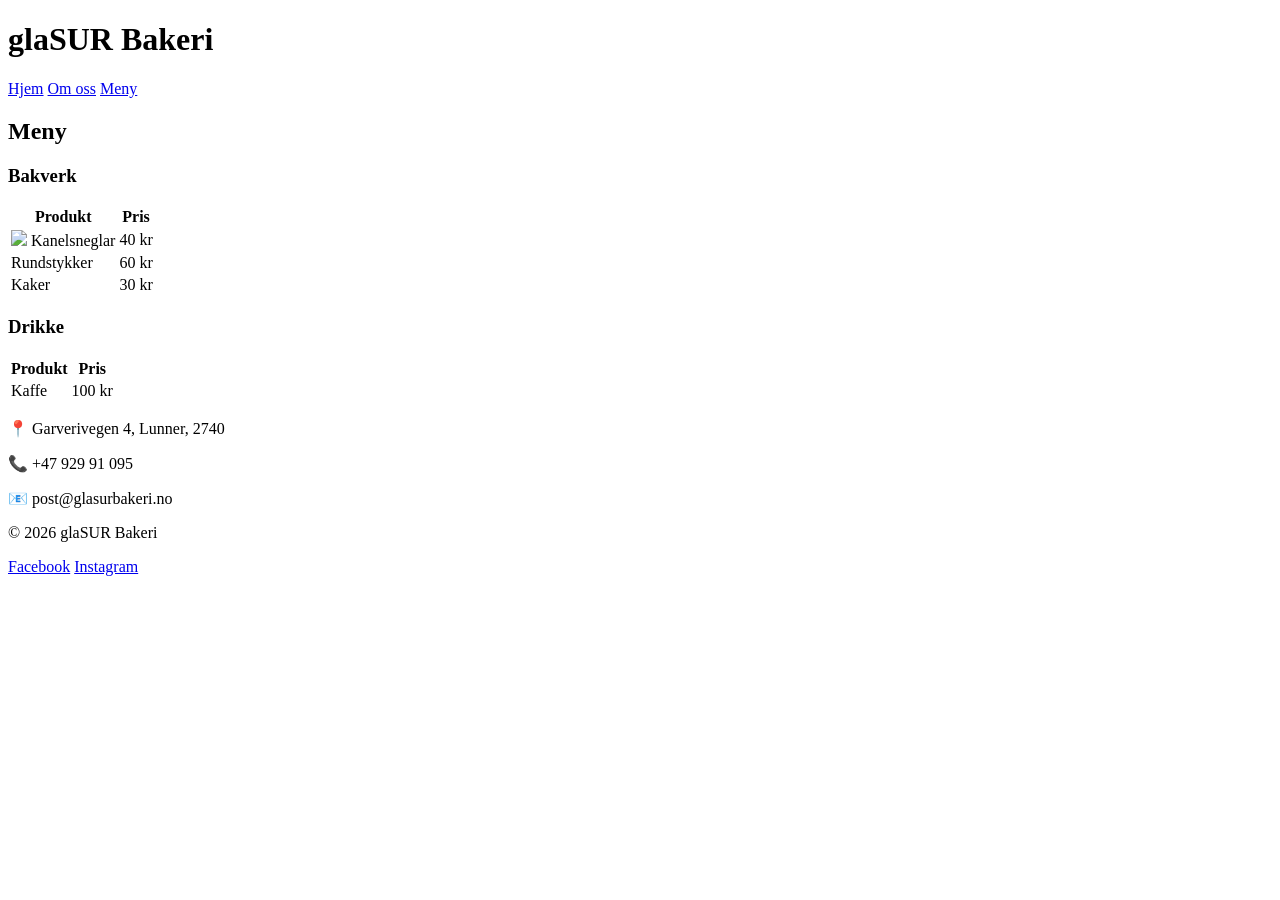
==== Meny.html @ 144da440 "Oppdater kontaktinfo i footer (adresse, telefon, e-post)" ====
<!DOCTYPE html>
<html>
<head>
    <link rel="stylesheet" href="CSS/style.css">
    <meta charset="UTF-8">
    <meta name="viewport" content="width=device-width, initial-scale=1.0">
    <title>Om oss</title>
</head>
<body>
  <header>
    <h1>glaSUR Bakeri</h1>
    <nav>
      <a href="index.html">Hjem</a>
      <a href="OmOss.html">Om oss</a>
      <a href="Meny.html">Meny</a>
    </nav>
  </header>

  <main>
  <section>
    <h2>Meny</h2>

    <h3>Bakverk</h3>
    <table>
      <tr>
        <th>Produkt</th>
        <th>Pris</th>
      </tr>
      <tr>
  <td><img src="Bilder/kanelsnegle.jpg" class="meny-bilde"> Kanelsneglar</td>
  <td>40 kr</td>
</tr>
      <tr>
        <td>Rundstykker</td>
        <td>60 kr</td>
      </tr>
      <tr>
        <td>Kaker</td>
        <td>30 kr</td>
      </tr>
    </table>

    <h3>Drikke</h3>
    <table>
      <tr>
        <th>Produkt</th>
        <th>Pris</th>
      </tr>
      <tr>
        <td>Kaffe</td>
        <td>100 kr</td>
      </tr>
    </table>

  </section>
</main>
  <footer>
  <p>📍 Garverivegen 4, Lunner, 2740</p>
  <p>📞 +47 929 91 095</p>
  <p>📧 post@glasurbakeri.no</p>
  <p>© 2026 glaSUR Bakeri</p>
  <a href="https://facebook.com/glasur" target="_blank">Facebook</a>
<a href="https://instagram.com/glasur" target="_blank">Instagram</a>
</footer>

</body>
</html>
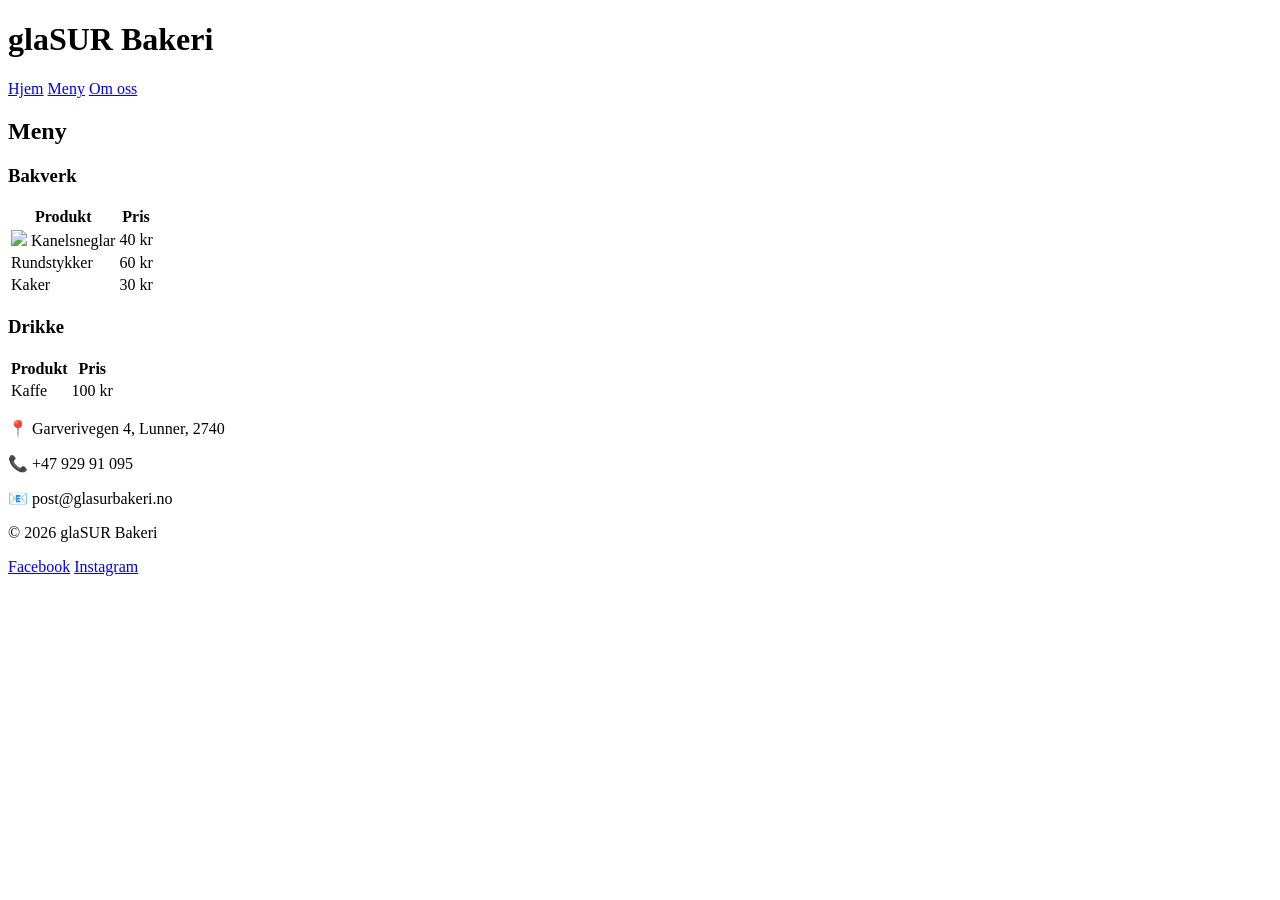
==== commit 929fb949: "Gjør navigasjonsrekkefølgen konsekvent på tvers av sidene index.html og Meny.html hadde ulik rekkefø" ====
--- a/Meny.html
+++ b/Meny.html
@@ -1,18 +1,19 @@
 <!DOCTYPE html>
-<html>
+<html lang="no">
 <head>
     <link rel="stylesheet" href="CSS/style.css">
     <meta charset="UTF-8">
     <meta name="viewport" content="width=device-width, initial-scale=1.0">
-    <title>Om oss</title>
+    <meta name="description" content="Se menyen til glaSUR Bakeri i Lunner — bakverk og drikke med priser.">
+    <title>Meny</title>
 </head>
 <body>
   <header>
     <h1>glaSUR Bakeri</h1>
     <nav>
       <a href="index.html">Hjem</a>
+      <a href="Meny.html">Meny</a>
       <a href="OmOss.html">Om oss</a>
-      <a href="Meny.html">Meny</a>
     </nav>
   </header>
 
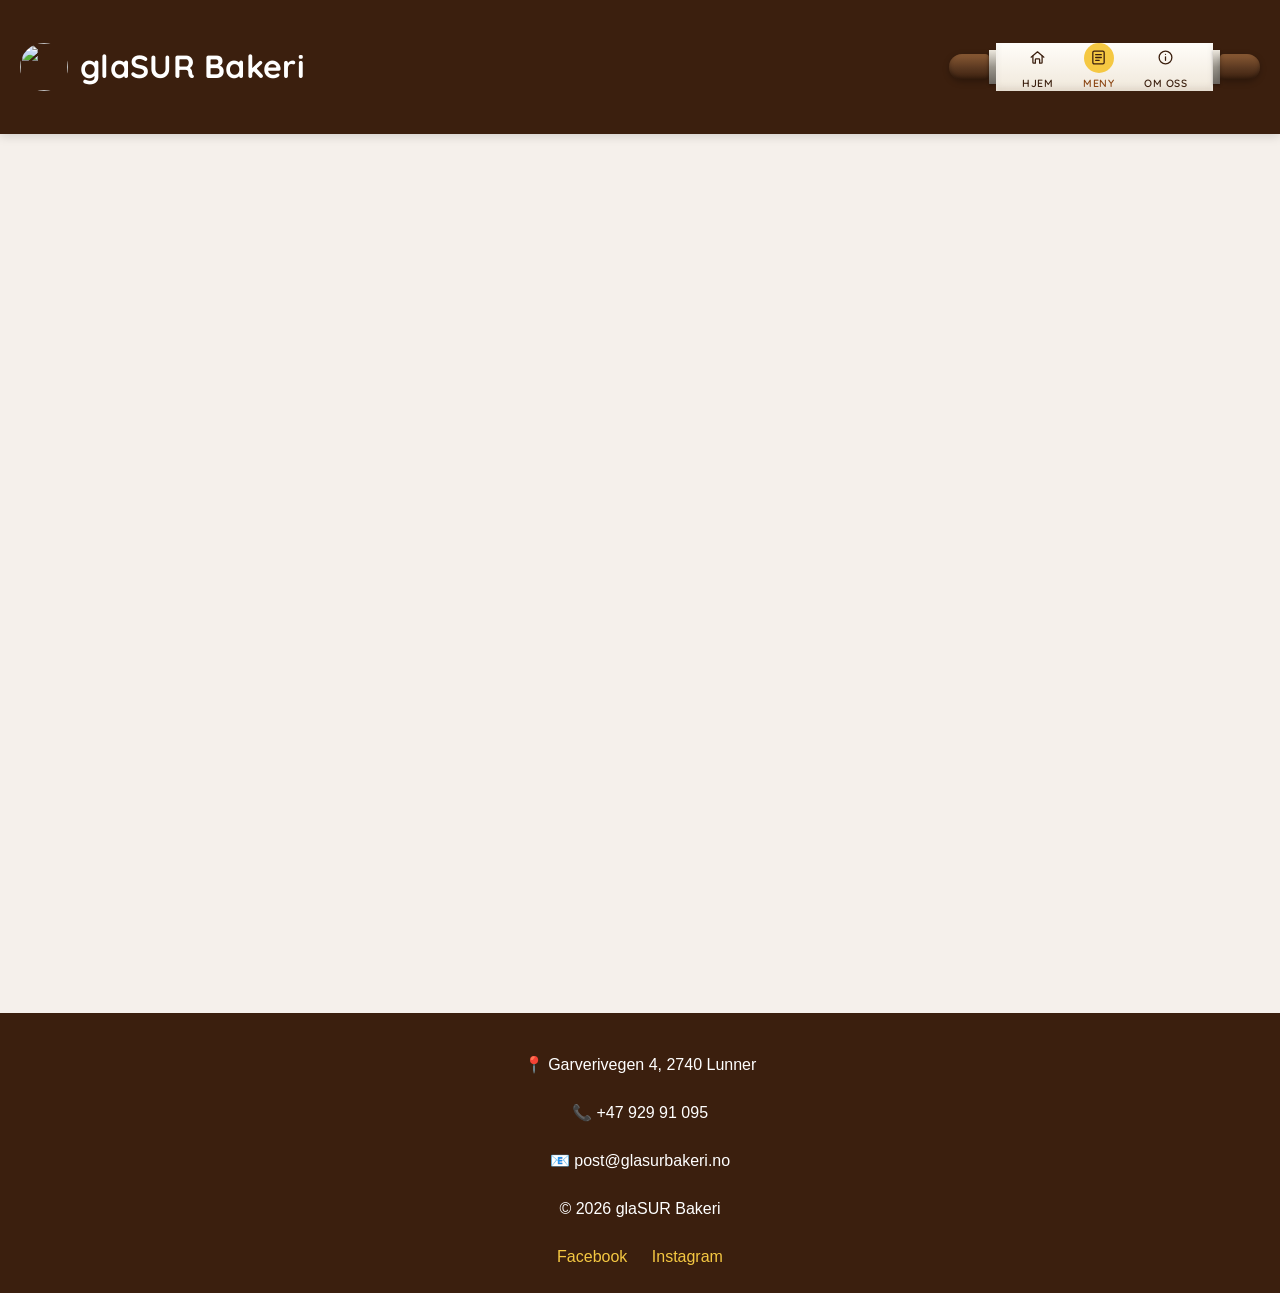
==== commit 91cfdd1b: "Rett opp funn fra frontend-, design- og SEO-gjennomgang Slett ubrukt rot-style.css, riktig kaffepris" ====
--- a/Meny.html
+++ b/Meny.html
@@ -1,68 +1,117 @@
-<!DOCTYPE html>
-<html lang="no">
-<head>
-    <link rel="stylesheet" href="CSS/style.css">
-    <meta charset="UTF-8">
-    <meta name="viewport" content="width=device-width, initial-scale=1.0">
-    <meta name="description" content="Se menyen til glaSUR Bakeri i Lunner — bakverk og drikke med priser.">
-    <title>Meny</title>
-</head>
-<body>
-  <header>
-    <h1>glaSUR Bakeri</h1>
-    <nav>
-      <a href="index.html">Hjem</a>
-      <a href="Meny.html">Meny</a>
-      <a href="OmOss.html">Om oss</a>
-    </nav>
-  </header>
-
-  <main>
-  <section>
-    <h2>Meny</h2>
-
-    <h3>Bakverk</h3>
-    <table>
-      <tr>
-        <th>Produkt</th>
-        <th>Pris</th>
-      </tr>
-      <tr>
-  <td><img src="Bilder/kanelsnegle.jpg" class="meny-bilde"> Kanelsneglar</td>
-  <td>40 kr</td>
-</tr>
-      <tr>
-        <td>Rundstykker</td>
-        <td>60 kr</td>
-      </tr>
-      <tr>
-        <td>Kaker</td>
-        <td>30 kr</td>
-      </tr>
-    </table>
-
-    <h3>Drikke</h3>
-    <table>
-      <tr>
-        <th>Produkt</th>
-        <th>Pris</th>
-      </tr>
-      <tr>
-        <td>Kaffe</td>
-        <td>100 kr</td>
-      </tr>
-    </table>
-
-  </section>
-</main>
-  <footer>
-  <p>📍 Garverivegen 4, Lunner, 2740</p>
-  <p>📞 +47 929 91 095</p>
-  <p>📧 post@glasurbakeri.no</p>
-  <p>© 2026 glaSUR Bakeri</p>
-  <a href="https://facebook.com/glasur" target="_blank">Facebook</a>
-<a href="https://instagram.com/glasur" target="_blank">Instagram</a>
-</footer>
-
-</body>
+<!DOCTYPE html>
+<html lang="no">
+<head>
+    <meta charset="UTF-8">
+    <meta name="viewport" content="width=device-width, initial-scale=1.0">
+    <meta name="description" content="Se menyen til glaSUR Bakeri i Lunner — kanelsnegler, rundstykker, kaker og kaffe med priser.">
+    <title>Meny – glaSUR Bakeri i Lunner | Bakverk og kaffe</title>
+    <link rel="canonical" href="https://oskaraaserud-dev.github.io/glasur/Meny.html">
+    <link rel="icon" href="Bilder/glasur-logo.png" type="image/png">
+    <link rel="preconnect" href="https://fonts.googleapis.com">
+    <link rel="preconnect" href="https://fonts.gstatic.com" crossorigin>
+    <link href="https://fonts.googleapis.com/css2?family=Quicksand:wght@500;600;700&display=swap" rel="stylesheet">
+    <link rel="stylesheet" href="CSS/style.css">
+    <meta property="og:type" content="website">
+    <meta property="og:site_name" content="glaSUR Bakeri">
+    <meta property="og:locale" content="nb_NO">
+    <meta property="og:title" content="Meny – glaSUR Bakeri i Lunner">
+    <meta property="og:description" content="Se menyen til glaSUR Bakeri i Lunner — kanelsnegler, rundstykker, kaker og kaffe med priser.">
+    <meta property="og:url" content="https://oskaraaserud-dev.github.io/glasur/Meny.html">
+    <meta property="og:image" content="https://oskaraaserud-dev.github.io/glasur/Bilder/kanelsnegle.jpg">
+    <meta name="twitter:card" content="summary_large_image">
+</head>
+<body>
+  <header>
+    <div class="brand">
+      <img src="Bilder/glasur-logo.png" alt="" class="header-logo">
+      <h1>glaSUR Bakeri</h1>
+    </div>
+
+    <nav class="kjevle-nav" aria-label="Hovednavigasjon">
+      <span class="kjevle-handle" aria-hidden="true"></span>
+      <span class="kjevle-ring" aria-hidden="true"></span>
+      <ul class="kjevle-list">
+        <li>
+          <a href="index.html" class="kjevle-link">
+            <span class="kjevle-icon-wrap">
+              <svg viewBox="0 0 24 24" fill="none" stroke="currentColor" stroke-width="1.8" stroke-linecap="round" stroke-linejoin="round" aria-hidden="true"><path d="M3 11.5 12 4l9 7.5"/><path d="M5.5 10v9a1 1 0 0 0 1 1H9v-5a1 1 0 0 1 1-1h4a1 1 0 0 1 1 1v5h2.5a1 1 0 0 0 1-1v-9"/></svg>
+            </span>
+            <span class="kjevle-label">Hjem</span>
+          </a>
+        </li>
+        <li>
+          <a href="Meny.html" class="kjevle-link" aria-current="page">
+            <span class="kjevle-icon-wrap">
+              <svg viewBox="0 0 24 24" fill="none" stroke="currentColor" stroke-width="1.8" stroke-linecap="round" stroke-linejoin="round" aria-hidden="true"><rect x="4" y="3" width="16" height="18" rx="2"/><path d="M8 8h8M8 12h8M8 16h5"/></svg>
+            </span>
+            <span class="kjevle-label">Meny</span>
+          </a>
+        </li>
+        <li>
+          <a href="OmOss.html" class="kjevle-link">
+            <span class="kjevle-icon-wrap">
+              <svg viewBox="0 0 24 24" fill="none" stroke="currentColor" stroke-width="1.8" stroke-linecap="round" stroke-linejoin="round" aria-hidden="true"><circle cx="12" cy="12" r="9"/><line x1="12" y1="11" x2="12" y2="16"/><circle cx="12" cy="7.5" r="0.9" fill="currentColor" stroke="none"/></svg>
+            </span>
+            <span class="kjevle-label">Om oss</span>
+          </a>
+        </li>
+      </ul>
+      <span class="kjevle-ring" aria-hidden="true"></span>
+      <span class="kjevle-handle" aria-hidden="true"></span>
+    </nav>
+  </header>
+
+  <main>
+  <section class="hero reveal">
+    <h2>Meny</h2>
+    <p>Alt bakt fra bunnen av hver morgen</p>
+  </section>
+
+  <section class="reveal">
+    <h2>Bakverk</h2>
+    <table>
+      <tr>
+        <th scope="col">Produkt</th>
+        <th scope="col">Pris</th>
+      </tr>
+      <tr>
+  <td><img src="Bilder/kanelsnegle.jpg" class="meny-bilde" alt="Nybakte kanelsnegler fra glaSUR Bakeri i Lunner" loading="lazy"> Kanelsneglar</td>
+  <td>40 kr</td>
+</tr>
+      <tr>
+        <td>Rundstykker</td>
+        <td>60 kr</td>
+      </tr>
+      <tr>
+        <td>Kaker</td>
+        <td>30 kr</td>
+      </tr>
+    </table>
+  </section>
+
+  <section class="reveal">
+    <h2>Drikke</h2>
+    <table>
+      <tr>
+        <th scope="col">Produkt</th>
+        <th scope="col">Pris</th>
+      </tr>
+      <tr>
+        <td>Kaffe</td>
+        <td>30 kr</td>
+      </tr>
+    </table>
+  </section>
+</main>
+  <footer>
+  <p><span aria-hidden="true">📍</span> <span class="sr-only">Adresse:</span> Garverivegen 4, 2740 Lunner</p>
+  <p><span aria-hidden="true">📞</span> <span class="sr-only">Telefon:</span> +47 929 91 095</p>
+  <p><span aria-hidden="true">📧</span> <span class="sr-only">E-post:</span> post@glasurbakeri.no</p>
+  <p>© 2026 glaSUR Bakeri</p>
+  <a href="https://www.facebook.com/profile.php?id=61575648731493" target="_blank" rel="noopener noreferrer">Facebook</a>
+<a href="https://www.instagram.com/glasur.bakeri/" target="_blank" rel="noopener noreferrer">Instagram</a>
+</footer>
+  <script src="JS/main.js"></script>
+
+</body>
 </html>
--- a/CSS/style.css
+++ b/CSS/style.css
@@ -0,0 +1,582 @@
+html {
+    scroll-behavior: smooth;
+}
+
+body {
+    margin: 0;
+    background-color: #f5f0eb;
+    font-family: 'Segoe UI', Roboto, Helvetica, Arial, sans-serif;
+    line-height: 1.6;
+}
+
+h1, h2, h3 {
+    font-family: 'Quicksand', 'Segoe UI', sans-serif;
+    letter-spacing: 0.3px;
+}
+
+h1 {
+    color: white;
+}
+
+header {
+    background-color: #3b1f0e;
+    color: white;
+    padding: 20px;
+    box-shadow: 0 2px 10px rgba(0, 0, 0, 0.15);
+    position: sticky;
+    top: 0;
+    z-index: 100;
+    display: flex;
+    flex-wrap: wrap;
+    align-items: center;
+    gap: 14px 20px;
+    transition: background-color 0.35s ease, box-shadow 0.35s ease, padding 0.35s ease;
+}
+
+/* Gjennomsiktig header som ligger over helskjerm-heroen */
+header.over-hero {
+    position: fixed;
+    left: 0;
+    right: 0;
+    background-color: transparent;
+    box-shadow: none;
+    padding-top: 26px;
+    padding-bottom: 26px;
+}
+
+header.over-hero.is-solid {
+    background-color: #3b1f0e;
+    box-shadow: 0 2px 10px rgba(0, 0, 0, 0.15);
+    padding-top: 14px;
+    padding-bottom: 14px;
+}
+
+.brand {
+    display: flex;
+    align-items: center;
+    gap: 12px;
+}
+
+.header-logo {
+    width: 48px;
+    height: 48px;
+    border-radius: 50%;
+    object-fit: cover;
+}
+
+.kjevle-nav {
+    display: flex;
+    align-items: center;
+    margin-left: auto;
+}
+
+.kjevle-handle {
+    width: 40px;
+    height: 26px;
+    background: linear-gradient(180deg, #8a5a34, #5a3820 55%, #3b1f0e);
+    box-shadow: inset 0 -2px 4px rgba(0, 0, 0, 0.3), 0 2px 6px rgba(0, 0, 0, 0.25);
+    flex-shrink: 0;
+}
+
+.kjevle-handle:first-child {
+    border-radius: 13px 4px 4px 13px;
+}
+
+.kjevle-handle:last-child {
+    border-radius: 4px 13px 13px 4px;
+}
+
+.kjevle-ring {
+    width: 7px;
+    height: 34px;
+    background: linear-gradient(180deg, #ece7dd, #9a958c 50%, #6b6660);
+    box-shadow: 0 1px 3px rgba(0, 0, 0, 0.3);
+    flex-shrink: 0;
+}
+
+.kjevle-list {
+    list-style: none;
+    margin: 0;
+    padding: 0 26px;
+    height: 48px;
+    background: linear-gradient(180deg, #fffdf9, #f0e8db);
+    box-shadow: inset 0 2px 4px rgba(255, 255, 255, 0.6), inset 0 -3px 6px rgba(59, 31, 14, 0.1);
+    display: flex;
+    flex-direction: row;
+    align-items: center;
+    justify-content: center;
+    gap: 30px;
+    flex-shrink: 0;
+}
+
+.kjevle-link {
+    display: flex;
+    flex-direction: column;
+    align-items: center;
+    gap: 2px;
+    color: #3b1f0e;
+    text-decoration: none;
+    font-family: 'Quicksand', 'Segoe UI', sans-serif;
+    font-size: 10.5px;
+    font-weight: 600;
+    letter-spacing: 0.5px;
+    text-transform: uppercase;
+}
+
+.kjevle-icon-wrap {
+    display: flex;
+    align-items: center;
+    justify-content: center;
+    width: 30px;
+    height: 30px;
+    border-radius: 50%;
+    background: transparent;
+    transition: background-color 0.2s ease, transform 0.2s ease;
+}
+
+.kjevle-icon-wrap svg {
+    width: 17px;
+    height: 17px;
+}
+
+.kjevle-link:hover .kjevle-icon-wrap,
+.kjevle-link:focus-visible .kjevle-icon-wrap {
+    background: #f5f0eb;
+    transform: translateY(-2px);
+}
+
+.kjevle-link:focus-visible {
+    outline: 2px solid #8B4513;
+    outline-offset: 2px;
+    border-radius: 4px;
+}
+
+.kjevle-link[aria-current="page"] .kjevle-icon-wrap {
+    background: #f5c842;
+}
+
+.kjevle-link[aria-current="page"] .kjevle-label {
+    color: #8B4513;
+}
+
+main {
+    max-width: 800px;
+    margin: 0 auto;
+    padding: 20px;
+}
+
+table {
+    width: 100%;
+    border-collapse: collapse;
+}
+
+th, td {
+    border: 1px solid #e6ddd2;
+    padding: 8px;
+    text-align: left;
+}
+
+th {
+    background-color: #3b1f0e;
+    color: white;
+}
+
+tbody tr:hover td {
+    background-color: #f5f0eb;
+}
+
+footer {
+    background-color: #3b1f0e;
+    color: white;
+    text-align: center;
+    padding: 20px;
+    line-height: 2;
+}
+
+section {
+    margin-bottom: 32px;
+    background-color: #ffffff;
+    border-radius: 16px;
+    padding: 32px 28px;
+    box-shadow: 0 4px 20px rgba(59, 31, 14, 0.06);
+}
+
+section.hero {
+    background-color: transparent;
+    box-shadow: none;
+    border-radius: 0;
+    padding: 0;
+}
+
+section.hero {
+    padding: 40px 20px;
+}
+
+label {
+    display: block;
+    margin-top: 10px;
+}
+
+input, textarea {
+    display: block;
+    width: 100%;
+    box-sizing: border-box;
+    padding: 8px;
+    margin-top: 5px;
+    border: 1px solid #d8cfc3;
+    border-radius: 6px;
+    font-family: inherit;
+    transition: border-color 0.2s ease, box-shadow 0.2s ease;
+}
+
+.sr-only {
+    position: absolute;
+    width: 1px;
+    height: 1px;
+    padding: 0;
+    margin: -1px;
+    overflow: hidden;
+    clip: rect(0, 0, 0, 0);
+    white-space: nowrap;
+    border: 0;
+}
+
+input:focus, textarea:focus {
+    outline: none;
+    border-color: #8B4513;
+    box-shadow: 0 0 0 3px rgba(139, 69, 19, 0.15);
+}
+
+button {
+    margin-top: 15px;
+    padding: 10px 20px;
+    background-color: #3b1f0e;
+    color: white;
+    border: none;
+    border-radius: 5px;
+    cursor: pointer;
+    transition: background-color 0.2s ease, transform 0.2s ease, box-shadow 0.2s ease;
+}
+
+button:hover {
+    background-color: #8B4513;
+    transform: translateY(-2px);
+    box-shadow: 0 4px 12px rgba(0, 0, 0, 0.2);
+}
+
+a {
+    color: #f5c842;
+    text-decoration: none;
+    transition: color 0.2s ease, opacity 0.2s ease;
+}
+
+a:focus-visible {
+    outline: 2px solid #8B4513;
+    outline-offset: 2px;
+}
+
+.tilbud-kort {
+  background-color: #f5f0eb;
+  border: 2px solid #3b1f0e;
+  border-radius: 8px;
+  padding: 20px;
+  max-width: 400px;
+}
+
+.pris {
+  color: #8B4513;
+  font-weight: bold;
+}
+
+.hero {
+  text-align: center;
+}
+
+.hero img {
+  width: 150px;
+  filter: drop-shadow(0 4px 10px rgba(0, 0, 0, 0.15));
+}
+
+/* ---- Helskjerm-hero ---- */
+.hero-full {
+  position: relative;
+  min-height: 100vh;
+  min-height: 100svh;
+  margin: 0;
+  padding: 0;
+  display: flex;
+  align-items: center;
+  justify-content: center;
+  text-align: center;
+  overflow: hidden;
+  background: #3b1f0e;
+}
+
+.hero-full__bg {
+  position: absolute;
+  inset: 0;
+  background-image: url('../Bilder/glasur-bakevarer.jpg');
+  background-size: cover;
+  background-position: center;
+  transform: scale(1.12);
+  animation: heroZoom 14s ease-out forwards;
+}
+
+@keyframes heroZoom {
+  to { transform: scale(1); }
+}
+
+.hero-full::after {
+  content: "";
+  position: absolute;
+  inset: 0;
+  background: linear-gradient(180deg, rgba(59, 31, 14, 0.55), rgba(59, 31, 14, 0.35) 45%, rgba(59, 31, 14, 0.8));
+}
+
+.hero-full__content {
+  position: relative;
+  z-index: 2;
+  color: #fff;
+  padding: 120px 24px 60px;
+  max-width: 720px;
+}
+
+.hero-full__logo {
+  width: 130px;
+  filter: drop-shadow(0 6px 16px rgba(0, 0, 0, 0.4));
+}
+
+.hero-full__content h2 {
+  font-size: clamp(2rem, 6vw, 3.4rem);
+  margin: 18px 0 10px;
+  color: #fff;
+  text-shadow: 0 2px 20px rgba(0, 0, 0, 0.4);
+}
+
+.hero-full__content p {
+  font-size: clamp(1rem, 2.4vw, 1.3rem);
+  margin: 0 auto 28px;
+  max-width: 520px;
+  color: #f3e8dc;
+}
+
+.hero-full .knapp {
+  background-color: #f5c842;
+  color: #3b1f0e;
+  font-weight: 700;
+  font-family: 'Quicksand', 'Segoe UI', sans-serif;
+  padding: 14px 32px;
+  font-size: 1.05rem;
+}
+
+.hero-full .knapp:hover {
+  background-color: #ffd966;
+  color: #3b1f0e;
+}
+
+/* Scroll-hint pil nederst i heroen */
+.scroll-hint {
+  position: absolute;
+  left: 50%;
+  bottom: 26px;
+  transform: translateX(-50%);
+  z-index: 2;
+  color: rgba(255, 255, 255, 0.85);
+  animation: bounce 1.8s ease-in-out infinite;
+}
+
+.scroll-hint svg {
+  width: 30px;
+  height: 30px;
+}
+
+@keyframes bounce {
+  0%, 100% { transform: translate(-50%, 0); }
+  50% { transform: translate(-50%, 10px); }
+}
+
+/* ---- Scroll-reveal animasjoner ---- */
+.reveal {
+  opacity: 0;
+  transform: translateY(40px);
+  transition: opacity 0.7s ease, transform 0.7s ease;
+}
+
+.reveal.is-visible {
+  opacity: 1;
+  transform: translateY(0);
+}
+
+.reveal-delay-1 { transition-delay: 0.12s; }
+.reveal-delay-2 { transition-delay: 0.24s; }
+.reveal-delay-3 { transition-delay: 0.36s; }
+
+@media (prefers-reduced-motion: reduce) {
+  .reveal { opacity: 1; transform: none; transition: none; }
+  .hero-full__bg { animation: none; transform: scale(1); }
+  .scroll-hint { animation: none; }
+}
+
+.knapp {
+  display: inline-block;
+  margin-top: 15px;
+  padding: 12px 25px;
+  background-color: #3b1f0e;
+  color: white;
+  text-decoration: none;
+  border-radius: 5px;
+  transition: background-color 0.2s ease, transform 0.2s ease, box-shadow 0.2s ease;
+}
+
+.knapp:hover {
+  background-color: #8B4513;
+  color: white;
+  transform: translateY(-2px);
+  box-shadow: 0 4px 12px rgba(0, 0, 0, 0.2);
+}
+
+.apningstider {
+  width: auto;
+  min-width: 250px;
+}
+
+.apningstider td,
+.apningstider th {
+  padding: 6px 20px 6px 0;
+  border: none;
+  background-color: transparent;
+  color: inherit;
+  font-weight: normal;
+  text-align: left;
+}
+
+footer a {
+  color: #f5c842;
+  text-decoration: none;
+  margin: 0 10px;
+}
+
+footer a:hover {
+  opacity: 0.75;
+}
+
+main a {
+  color: #8B4513;
+  font-weight: 600;
+}
+
+main a:hover {
+  color: #3b1f0e;
+}
+
+.omoss-bilde {
+  width: 100%;
+  max-height: 350px;
+  object-fit: cover;
+  border-radius: 8px;
+  box-shadow: 0 4px 14px rgba(0, 0, 0, 0.12);
+  margin: 20px 0;
+}
+
+.meny-bilde {
+  width: 50px;
+  height: 50px;
+  object-fit: cover;
+  border-radius: 5px;
+  vertical-align: middle;
+  margin-right: 10px;
+}
+
+@media (max-width: 600px) {
+  body {
+    font-size: 18px;
+  }
+
+  section {
+    padding: 22px 18px;
+  }
+
+  /* Header: sentrer logo og kjevle når de brytes til hver sin linje */
+  header {
+    justify-content: center;
+    text-align: center;
+    padding: 16px;
+  }
+
+  .brand {
+    justify-content: center;
+    width: 100%;
+  }
+
+  .kjevle-nav {
+    margin-left: 0;
+  }
+
+  /* Litt mindre logo/tittel så headeren ikke blir for høy på mobil */
+  .header-logo {
+    width: 40px;
+    height: 40px;
+  }
+
+  /* Helskjerm-hero: gi innholdet plass under den todelte headeren */
+  .hero-full__content {
+    padding-top: 100px;
+  }
+
+  .kjevle-list {
+    height: 38px;
+    padding: 0 14px;
+    gap: 16px;
+  }
+
+  .kjevle-handle {
+    width: 26px;
+    height: 20px;
+  }
+
+  .kjevle-ring {
+    width: 5px;
+    height: 26px;
+  }
+
+  .kjevle-icon-wrap {
+    width: 26px;
+    height: 26px;
+  }
+
+  .kjevle-icon-wrap svg {
+    width: 14px;
+    height: 14px;
+  }
+
+  .kjevle-link {
+    font-size: 8.5px;
+  }
+
+  h1 {
+    font-size: 24px;
+  }
+
+  h2 {
+    font-size: 22px;
+  }
+
+  h3 {
+    font-size: 20px;
+  }
+
+  .knapp {
+    padding: 15px 30px;
+    font-size: 18px;
+  }
+
+  input, textarea {
+    font-size: 16px;
+    padding: 12px;
+  }
+
+  button {
+    font-size: 18px;
+    padding: 15px 25px;
+  }
+}
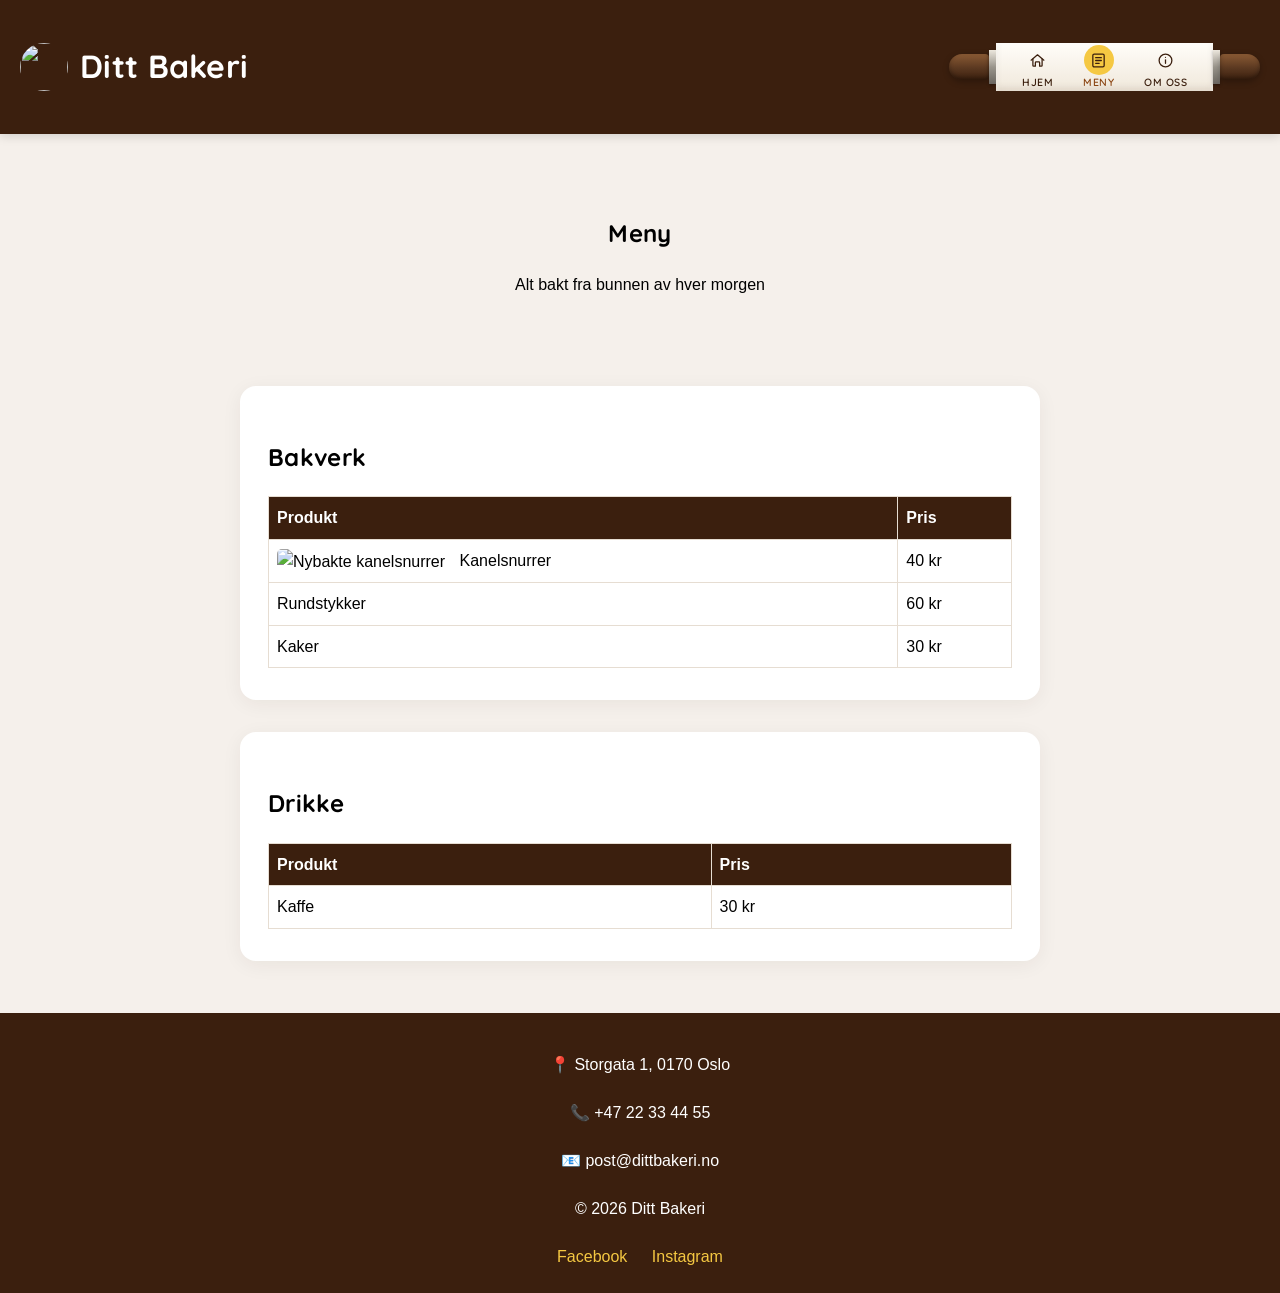
==== commit a26a5bef: "Batch A: tekniske forbedringer fra agent-gjennomgangen Tilgjengelighet/robusthet: - noscript-fallbac" ====
--- a/Meny.html
+++ b/Meny.html
@@ -1,31 +1,33 @@
 <!DOCTYPE html>
-<html lang="no">
+<html lang="nb">
 <head>
     <meta charset="UTF-8">
     <meta name="viewport" content="width=device-width, initial-scale=1.0">
-    <meta name="description" content="Se menyen til glaSUR Bakeri i Lunner — kanelsnegler, rundstykker, kaker og kaffe med priser.">
-    <title>Meny – glaSUR Bakeri i Lunner | Bakverk og kaffe</title>
-    <link rel="canonical" href="https://oskaraaserud-dev.github.io/glasur/Meny.html">
-    <link rel="icon" href="Bilder/glasur-logo.png" type="image/png">
+    <meta name="description" content="Se menyen til Ditt Bakeri: kanelsnurrer, rundstykker, kaker og kaffe med priser.">
+    <title>Meny | Ditt Bakeri</title>
+    <link rel="canonical" href="https://oskaraaserud-dev.github.io/generisk_bakeri/Meny.html">
+    <link rel="icon" href="Bilder/logo.svg" type="image/svg+xml">
     <link rel="preconnect" href="https://fonts.googleapis.com">
     <link rel="preconnect" href="https://fonts.gstatic.com" crossorigin>
     <link href="https://fonts.googleapis.com/css2?family=Quicksand:wght@500;600;700&display=swap" rel="stylesheet">
     <link rel="stylesheet" href="CSS/style.css">
     <meta property="og:type" content="website">
-    <meta property="og:site_name" content="glaSUR Bakeri">
+    <meta property="og:site_name" content="Ditt Bakeri">
     <meta property="og:locale" content="nb_NO">
-    <meta property="og:title" content="Meny – glaSUR Bakeri i Lunner">
-    <meta property="og:description" content="Se menyen til glaSUR Bakeri i Lunner — kanelsnegler, rundstykker, kaker og kaffe med priser.">
-    <meta property="og:url" content="https://oskaraaserud-dev.github.io/glasur/Meny.html">
-    <meta property="og:image" content="https://oskaraaserud-dev.github.io/glasur/Bilder/kanelsnegle.jpg">
+    <meta property="og:title" content="Meny | Ditt Bakeri">
+    <meta property="og:description" content="Se menyen til Ditt Bakeri: kanelsnurrer, rundstykker, kaker og kaffe med priser.">
+    <meta property="og:url" content="https://oskaraaserud-dev.github.io/generisk_bakeri/Meny.html">
+    <meta property="og:image" content="https://oskaraaserud-dev.github.io/generisk_bakeri/Bilder/produkt.svg">
     <meta name="twitter:card" content="summary_large_image">
+  <noscript><style>.reveal{opacity:1;transform:none}</style></noscript>
 </head>
 <body>
+  <a class="skip-link" href="#innhold">Hopp til innhold</a>
   <header>
-    <div class="brand">
-      <img src="Bilder/glasur-logo.png" alt="" class="header-logo">
-      <h1>glaSUR Bakeri</h1>
-    </div>
+    <a class="brand" href="index.html" aria-label="Til forsiden">
+      <img src="Bilder/logo.svg" alt="" class="header-logo" width="48" height="48">
+      <h1 class="bakerinavn">Ditt Bakeri</h1>
+    </a>
 
     <nav class="kjevle-nav" aria-label="Hovednavigasjon">
       <span class="kjevle-handle" aria-hidden="true"></span>
@@ -61,7 +63,7 @@
     </nav>
   </header>
 
-  <main>
+  <main id="innhold">
   <section class="hero reveal">
     <h2>Meny</h2>
     <p>Alt bakt fra bunnen av hver morgen</p>
@@ -75,7 +77,7 @@
         <th scope="col">Pris</th>
       </tr>
       <tr>
-  <td><img src="Bilder/kanelsnegle.jpg" class="meny-bilde" alt="Nybakte kanelsnegler fra glaSUR Bakeri i Lunner" loading="lazy"> Kanelsneglar</td>
+  <td><img src="Bilder/produkt.svg" class="meny-bilde" alt="Nybakte kanelsnurrer" loading="lazy" width="50" height="50"> Kanelsnurrer</td>
   <td>40 kr</td>
 </tr>
       <tr>
@@ -104,12 +106,12 @@
   </section>
 </main>
   <footer>
-  <p><span aria-hidden="true">📍</span> <span class="sr-only">Adresse:</span> Garverivegen 4, 2740 Lunner</p>
-  <p><span aria-hidden="true">📞</span> <span class="sr-only">Telefon:</span> +47 929 91 095</p>
-  <p><span aria-hidden="true">📧</span> <span class="sr-only">E-post:</span> post@glasurbakeri.no</p>
-  <p>© 2026 glaSUR Bakeri</p>
-  <a href="https://www.facebook.com/profile.php?id=61575648731493" target="_blank" rel="noopener noreferrer">Facebook</a>
-<a href="https://www.instagram.com/glasur.bakeri/" target="_blank" rel="noopener noreferrer">Instagram</a>
+  <p><span aria-hidden="true">📍</span> <span class="sr-only">Adresse:</span> Storgata 1, 0170 Oslo</p>
+  <p><span aria-hidden="true">📞</span> <span class="sr-only">Telefon:</span> <a class="kontakt-lenke" href="tel:+4722334455">+47 22 33 44 55</a></p>
+  <p><span aria-hidden="true">📧</span> <span class="sr-only">E-post:</span> <a class="kontakt-lenke" href="mailto:post@dittbakeri.no">post@dittbakeri.no</a></p>
+  <p>© 2026 <span class="bakerinavn">Ditt Bakeri</span></p>
+  <a href="https://www.facebook.com/dittbakeri" target="_blank" rel="noopener noreferrer">Facebook</a>
+<a href="https://www.instagram.com/dittbakeri/" target="_blank" rel="noopener noreferrer">Instagram</a>
 </footer>
   <script src="JS/main.js"></script>
 
--- a/CSS/style.css
+++ b/CSS/style.css
@@ -1,5 +1,5 @@
-html {
-    scroll-behavior: smooth;
+@media (prefers-reduced-motion: no-preference) {
+    html { scroll-behavior: smooth; }
 }
 
 body {
@@ -57,6 +57,23 @@
     gap: 12px;
 }
 
+/* Merkevaren øverst er en lenke tilbake til forsiden */
+a.brand {
+    text-decoration: none;
+    color: inherit;
+    border-radius: 8px;
+    transition: opacity 0.2s ease;
+}
+
+a.brand:hover {
+    opacity: 0.85;
+}
+
+a.brand:focus-visible {
+    outline: 2px solid #f5f0eb;
+    outline-offset: 4px;
+}
+
 .header-logo {
     width: 48px;
     height: 48px;
@@ -118,6 +135,7 @@
     text-decoration: none;
     font-family: 'Quicksand', 'Segoe UI', sans-serif;
     font-size: 10.5px;
+    line-height: 1.1;
     font-weight: 600;
     letter-spacing: 0.5px;
     text-transform: uppercase;
@@ -205,10 +223,6 @@
     background-color: transparent;
     box-shadow: none;
     border-radius: 0;
-    padding: 0;
-}
-
-section.hero {
     padding: 40px 20px;
 }
 
@@ -241,6 +255,46 @@
     border: 0;
 }
 
+/* Hopp til innhold-lenke for tastaturbrukere (synlig kun ved fokus) */
+.skip-link {
+    position: absolute;
+    left: 8px;
+    top: -48px;
+    z-index: 200;
+    background: #3b1f0e;
+    color: #fff;
+    padding: 10px 16px;
+    border-radius: 8px;
+    text-decoration: none;
+    transition: top 0.2s ease;
+}
+
+.skip-link:focus {
+    top: 8px;
+    outline: 2px solid #f5c842;
+    outline-offset: 2px;
+}
+
+/* Klikkbar kontaktinfo (tel:/mailto:) uten å skille seg ut som lenke */
+.kontakt-lenke {
+    color: inherit;
+    text-decoration: none;
+}
+
+.kontakt-lenke:hover {
+    text-decoration: underline;
+}
+
+footer .kontakt-lenke {
+    margin: 0;
+}
+
+/* Fokusring på knapper, i tråd med resten av UI-et */
+button:focus-visible {
+    outline: 2px solid #f5c842;
+    outline-offset: 2px;
+}
+
 input:focus, textarea:focus {
     outline: none;
     border-color: #8B4513;
@@ -290,11 +344,6 @@
 
 .hero {
   text-align: center;
-}
-
-.hero img {
-  width: 150px;
-  filter: drop-shadow(0 4px 10px rgba(0, 0, 0, 0.15));
 }
 
 /* ---- Helskjerm-hero ---- */
@@ -315,7 +364,7 @@
 .hero-full__bg {
   position: absolute;
   inset: 0;
-  background-image: url('../Bilder/glasur-bakevarer.jpg');
+  background-image: url('../Bilder/hero.svg');
   background-size: cover;
   background-position: center;
   transform: scale(1.12);
@@ -524,7 +573,7 @@
   }
 
   .kjevle-list {
-    height: 38px;
+    height: 42px;
     padding: 0 14px;
     gap: 16px;
   }
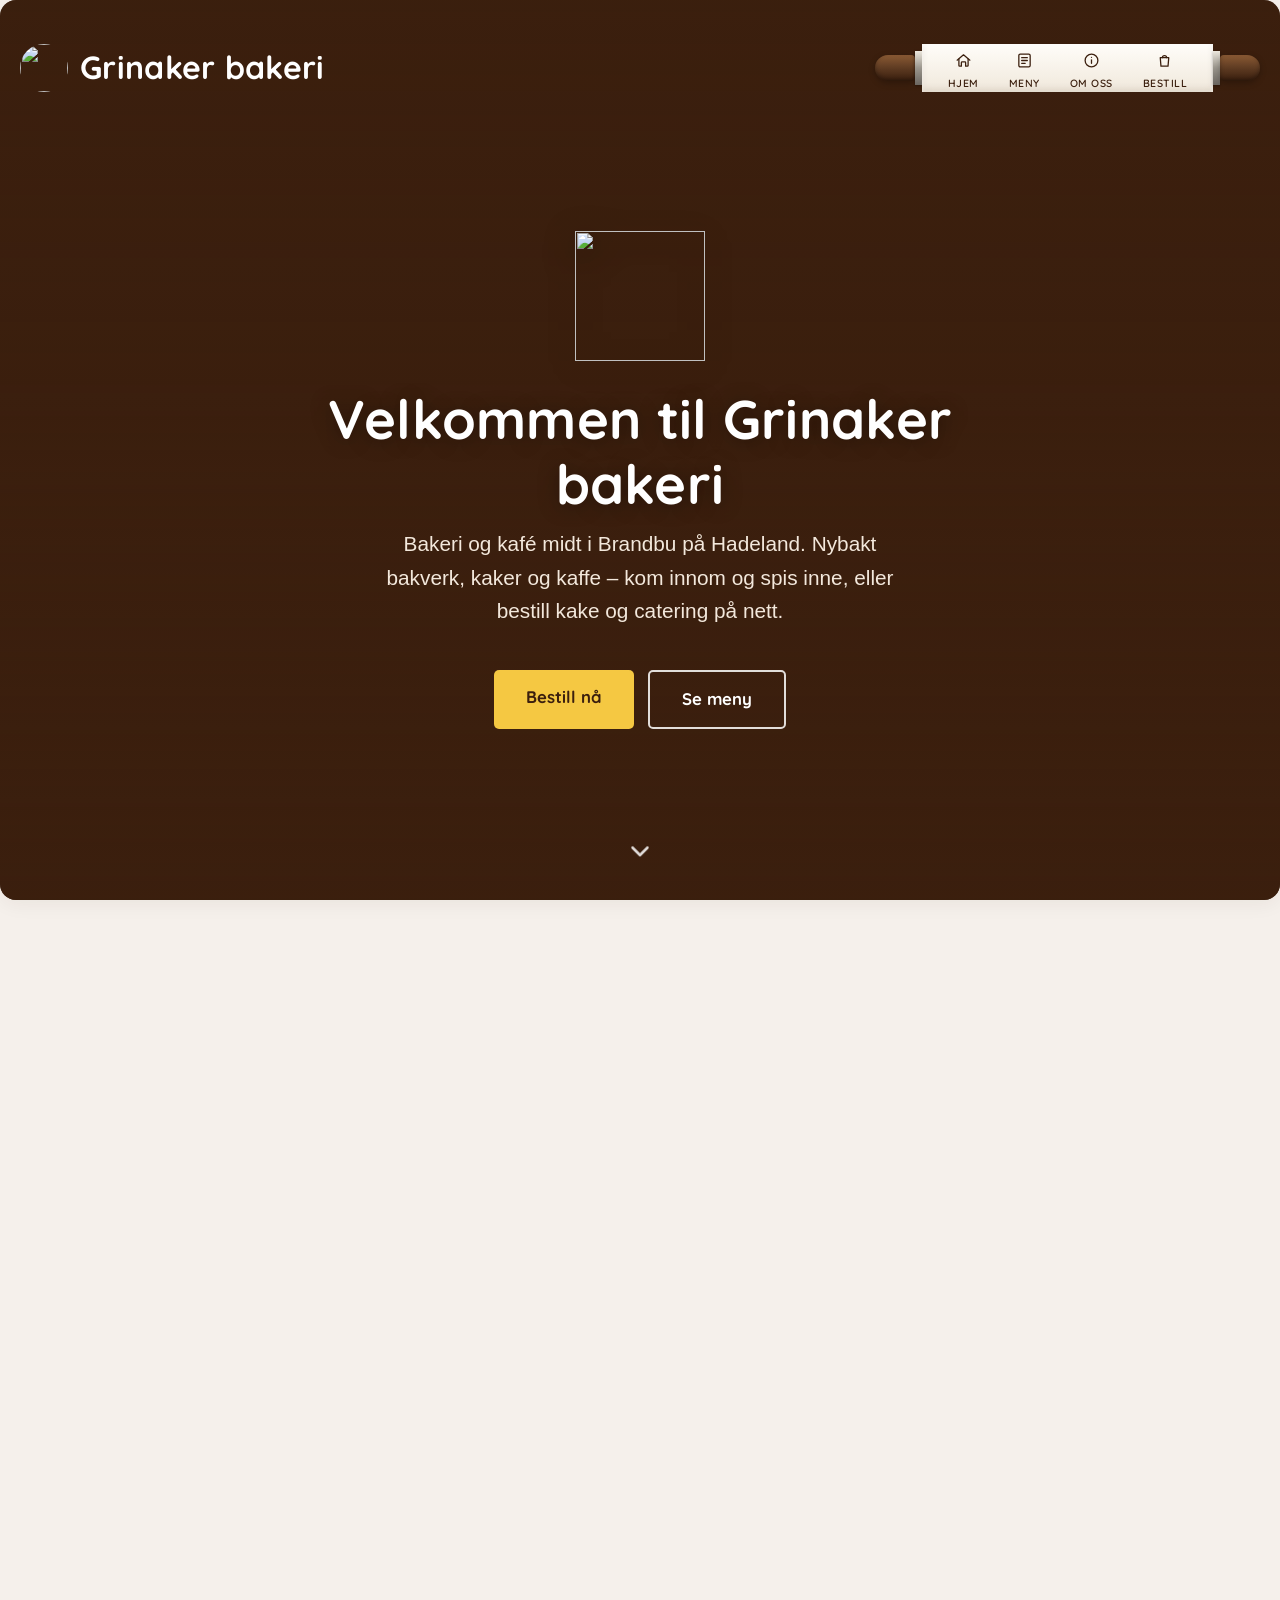
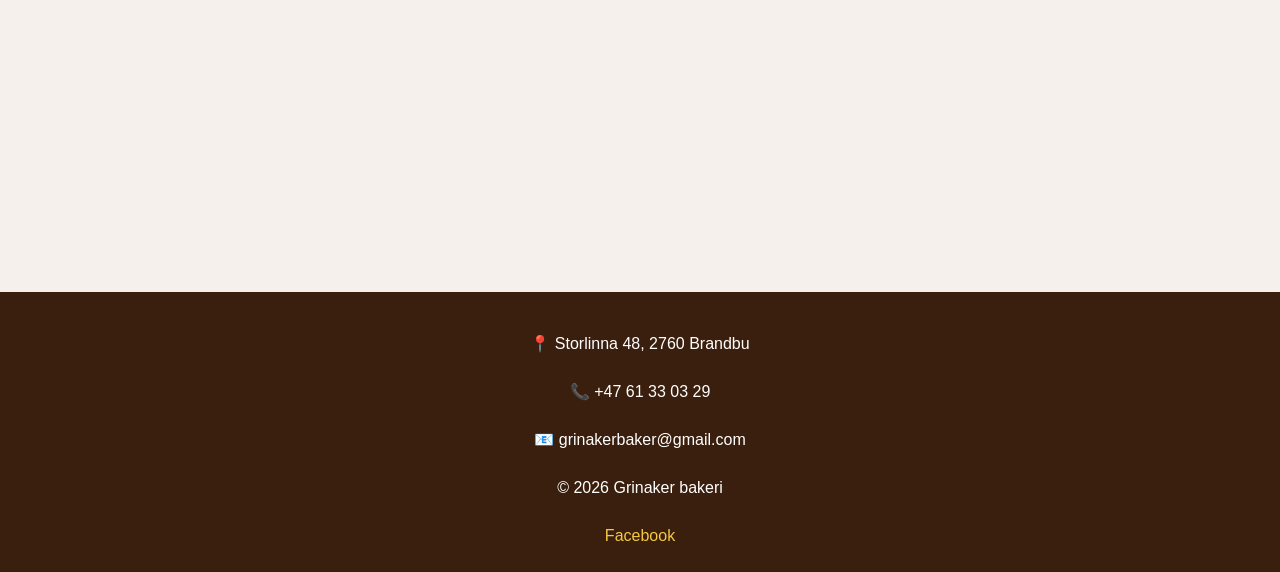
==== commit 0149d31d: "Skreddersy til Grinaker bakeri: fra brosjyre til bestillingsverktøy - Erstatt all generisk «Ditt Bak" ====
--- a/Meny.html
+++ b/Meny.html
@@ -1,119 +1,14 @@
 <!DOCTYPE html>
 <html lang="nb">
 <head>
-    <meta charset="UTF-8">
-    <meta name="viewport" content="width=device-width, initial-scale=1.0">
-    <meta name="description" content="Se menyen til Ditt Bakeri: kanelsnurrer, rundstykker, kaker og kaffe med priser.">
-    <title>Meny | Ditt Bakeri</title>
-    <link rel="canonical" href="https://oskaraaserud-dev.github.io/generisk_bakeri/Meny.html">
-    <link rel="icon" href="Bilder/logo.svg" type="image/svg+xml">
-    <link rel="preconnect" href="https://fonts.googleapis.com">
-    <link rel="preconnect" href="https://fonts.gstatic.com" crossorigin>
-    <link href="https://fonts.googleapis.com/css2?family=Quicksand:wght@500;600;700&display=swap" rel="stylesheet">
-    <link rel="stylesheet" href="CSS/style.css">
-    <meta property="og:type" content="website">
-    <meta property="og:site_name" content="Ditt Bakeri">
-    <meta property="og:locale" content="nb_NO">
-    <meta property="og:title" content="Meny | Ditt Bakeri">
-    <meta property="og:description" content="Se menyen til Ditt Bakeri: kanelsnurrer, rundstykker, kaker og kaffe med priser.">
-    <meta property="og:url" content="https://oskaraaserud-dev.github.io/generisk_bakeri/Meny.html">
-    <meta property="og:image" content="https://oskaraaserud-dev.github.io/generisk_bakeri/Bilder/produkt.svg">
-    <meta name="twitter:card" content="summary_large_image">
-  <noscript><style>.reveal{opacity:1;transform:none}</style></noscript>
+  <meta charset="UTF-8">
+  <meta name="viewport" content="width=device-width, initial-scale=1.0">
+  <meta http-equiv="refresh" content="0; url=index.html#meny">
+  <link rel="canonical" href="https://oskaraaserud-dev.github.io/generisk_bakeri/#meny">
+  <meta name="robots" content="noindex">
+  <title>Meny – Grinaker bakeri</title>
 </head>
 <body>
-  <a class="skip-link" href="#innhold">Hopp til innhold</a>
-  <header>
-    <a class="brand" href="index.html" aria-label="Til forsiden">
-      <img src="Bilder/logo.svg" alt="" class="header-logo" width="48" height="48">
-      <h1 class="bakerinavn">Ditt Bakeri</h1>
-    </a>
-
-    <nav class="kjevle-nav" aria-label="Hovednavigasjon">
-      <span class="kjevle-handle" aria-hidden="true"></span>
-      <span class="kjevle-ring" aria-hidden="true"></span>
-      <ul class="kjevle-list">
-        <li>
-          <a href="index.html" class="kjevle-link">
-            <span class="kjevle-icon-wrap">
-              <svg viewBox="0 0 24 24" fill="none" stroke="currentColor" stroke-width="1.8" stroke-linecap="round" stroke-linejoin="round" aria-hidden="true"><path d="M3 11.5 12 4l9 7.5"/><path d="M5.5 10v9a1 1 0 0 0 1 1H9v-5a1 1 0 0 1 1-1h4a1 1 0 0 1 1 1v5h2.5a1 1 0 0 0 1-1v-9"/></svg>
-            </span>
-            <span class="kjevle-label">Hjem</span>
-          </a>
-        </li>
-        <li>
-          <a href="Meny.html" class="kjevle-link" aria-current="page">
-            <span class="kjevle-icon-wrap">
-              <svg viewBox="0 0 24 24" fill="none" stroke="currentColor" stroke-width="1.8" stroke-linecap="round" stroke-linejoin="round" aria-hidden="true"><rect x="4" y="3" width="16" height="18" rx="2"/><path d="M8 8h8M8 12h8M8 16h5"/></svg>
-            </span>
-            <span class="kjevle-label">Meny</span>
-          </a>
-        </li>
-        <li>
-          <a href="OmOss.html" class="kjevle-link">
-            <span class="kjevle-icon-wrap">
-              <svg viewBox="0 0 24 24" fill="none" stroke="currentColor" stroke-width="1.8" stroke-linecap="round" stroke-linejoin="round" aria-hidden="true"><circle cx="12" cy="12" r="9"/><line x1="12" y1="11" x2="12" y2="16"/><circle cx="12" cy="7.5" r="0.9" fill="currentColor" stroke="none"/></svg>
-            </span>
-            <span class="kjevle-label">Om oss</span>
-          </a>
-        </li>
-      </ul>
-      <span class="kjevle-ring" aria-hidden="true"></span>
-      <span class="kjevle-handle" aria-hidden="true"></span>
-    </nav>
-  </header>
-
-  <main id="innhold">
-  <section class="hero reveal">
-    <h2>Meny</h2>
-    <p>Alt bakt fra bunnen av hver morgen</p>
-  </section>
-
-  <section class="reveal">
-    <h2>Bakverk</h2>
-    <table>
-      <tr>
-        <th scope="col">Produkt</th>
-        <th scope="col">Pris</th>
-      </tr>
-      <tr>
-  <td><img src="Bilder/produkt.svg" class="meny-bilde" alt="Nybakte kanelsnurrer" loading="lazy" width="50" height="50"> Kanelsnurrer</td>
-  <td>40 kr</td>
-</tr>
-      <tr>
-        <td>Rundstykker</td>
-        <td>60 kr</td>
-      </tr>
-      <tr>
-        <td>Kaker</td>
-        <td>30 kr</td>
-      </tr>
-    </table>
-  </section>
-
-  <section class="reveal">
-    <h2>Drikke</h2>
-    <table>
-      <tr>
-        <th scope="col">Produkt</th>
-        <th scope="col">Pris</th>
-      </tr>
-      <tr>
-        <td>Kaffe</td>
-        <td>30 kr</td>
-      </tr>
-    </table>
-  </section>
-</main>
-  <footer>
-  <p><span aria-hidden="true">📍</span> <span class="sr-only">Adresse:</span> Storgata 1, 0170 Oslo</p>
-  <p><span aria-hidden="true">📞</span> <span class="sr-only">Telefon:</span> <a class="kontakt-lenke" href="tel:+4722334455">+47 22 33 44 55</a></p>
-  <p><span aria-hidden="true">📧</span> <span class="sr-only">E-post:</span> <a class="kontakt-lenke" href="mailto:post@dittbakeri.no">post@dittbakeri.no</a></p>
-  <p>© 2026 <span class="bakerinavn">Ditt Bakeri</span></p>
-  <a href="https://www.facebook.com/dittbakeri" target="_blank" rel="noopener noreferrer">Facebook</a>
-<a href="https://www.instagram.com/dittbakeri/" target="_blank" rel="noopener noreferrer">Instagram</a>
-</footer>
-  <script src="JS/main.js"></script>
-
+  <p>Menyen ligger nå på forsiden. <a href="index.html#meny">Gå til menyen hos Grinaker bakeri</a>.</p>
 </body>
-</html>+</html>
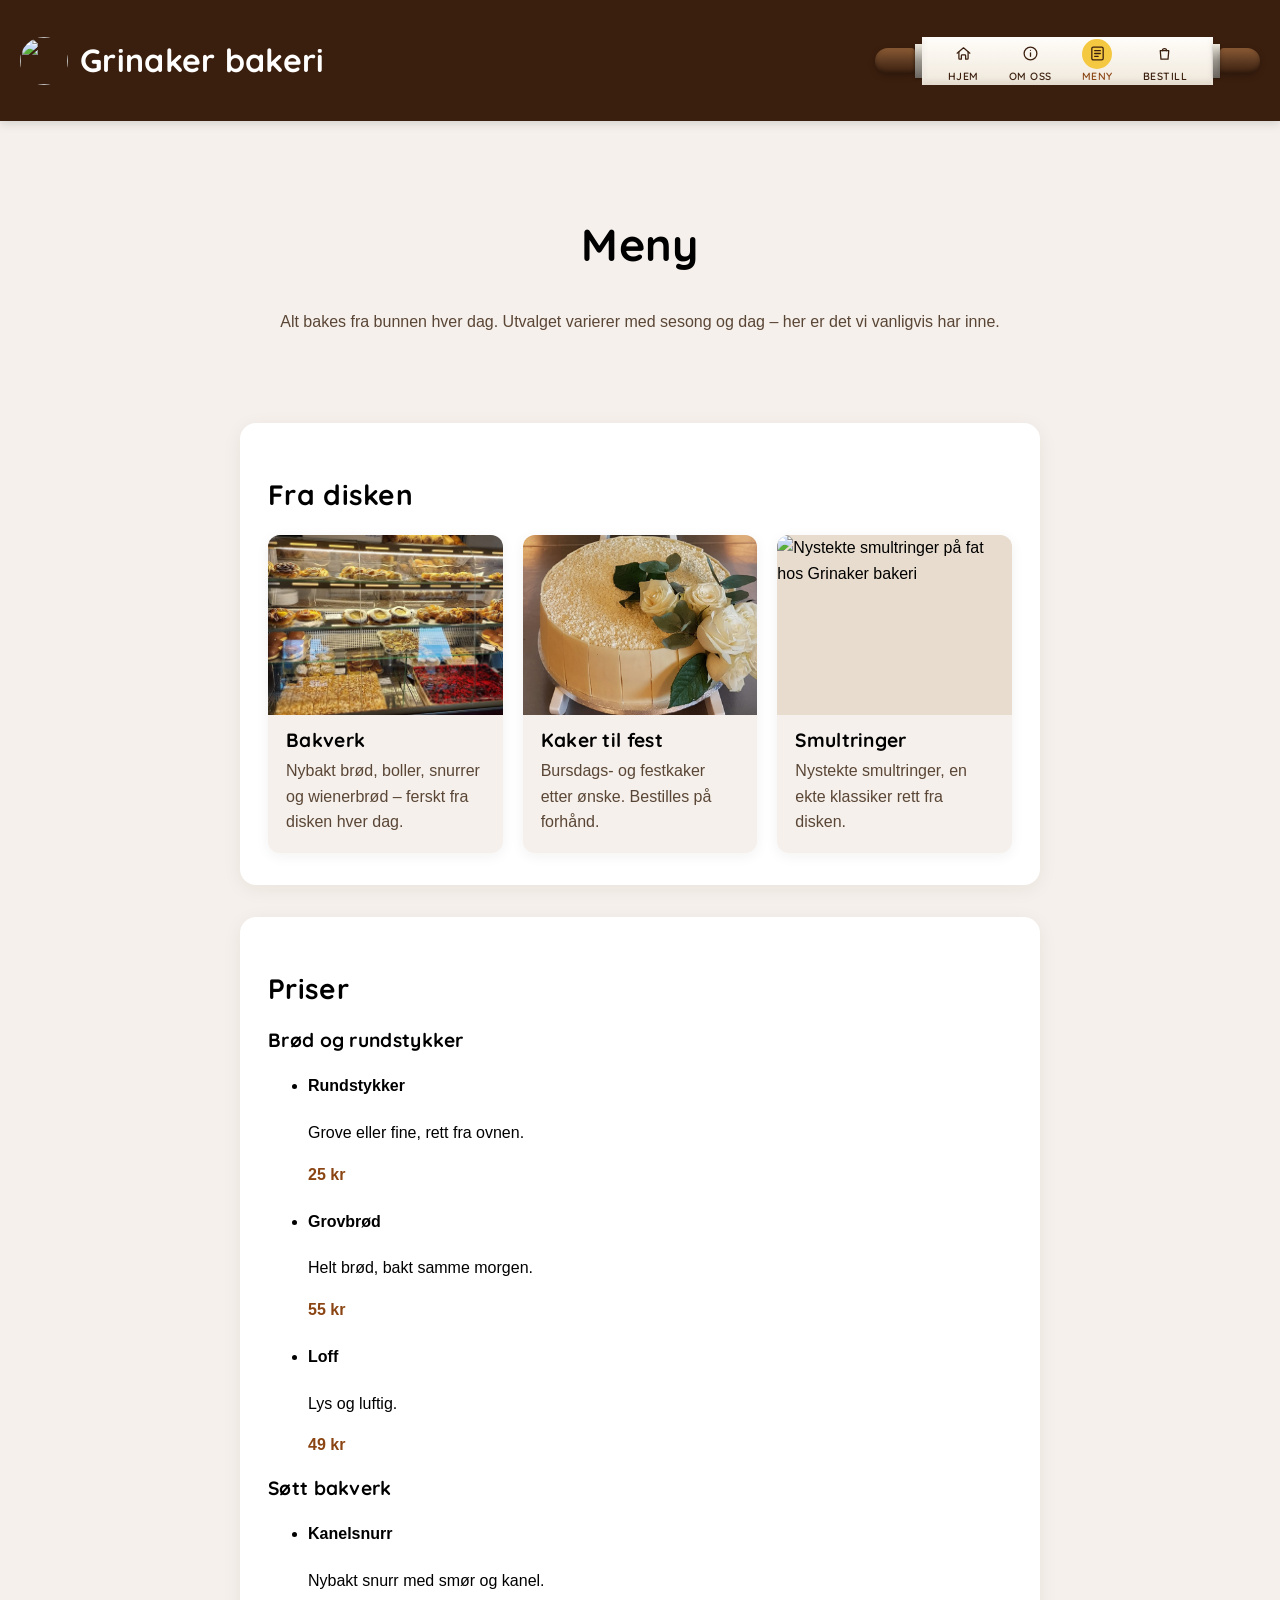
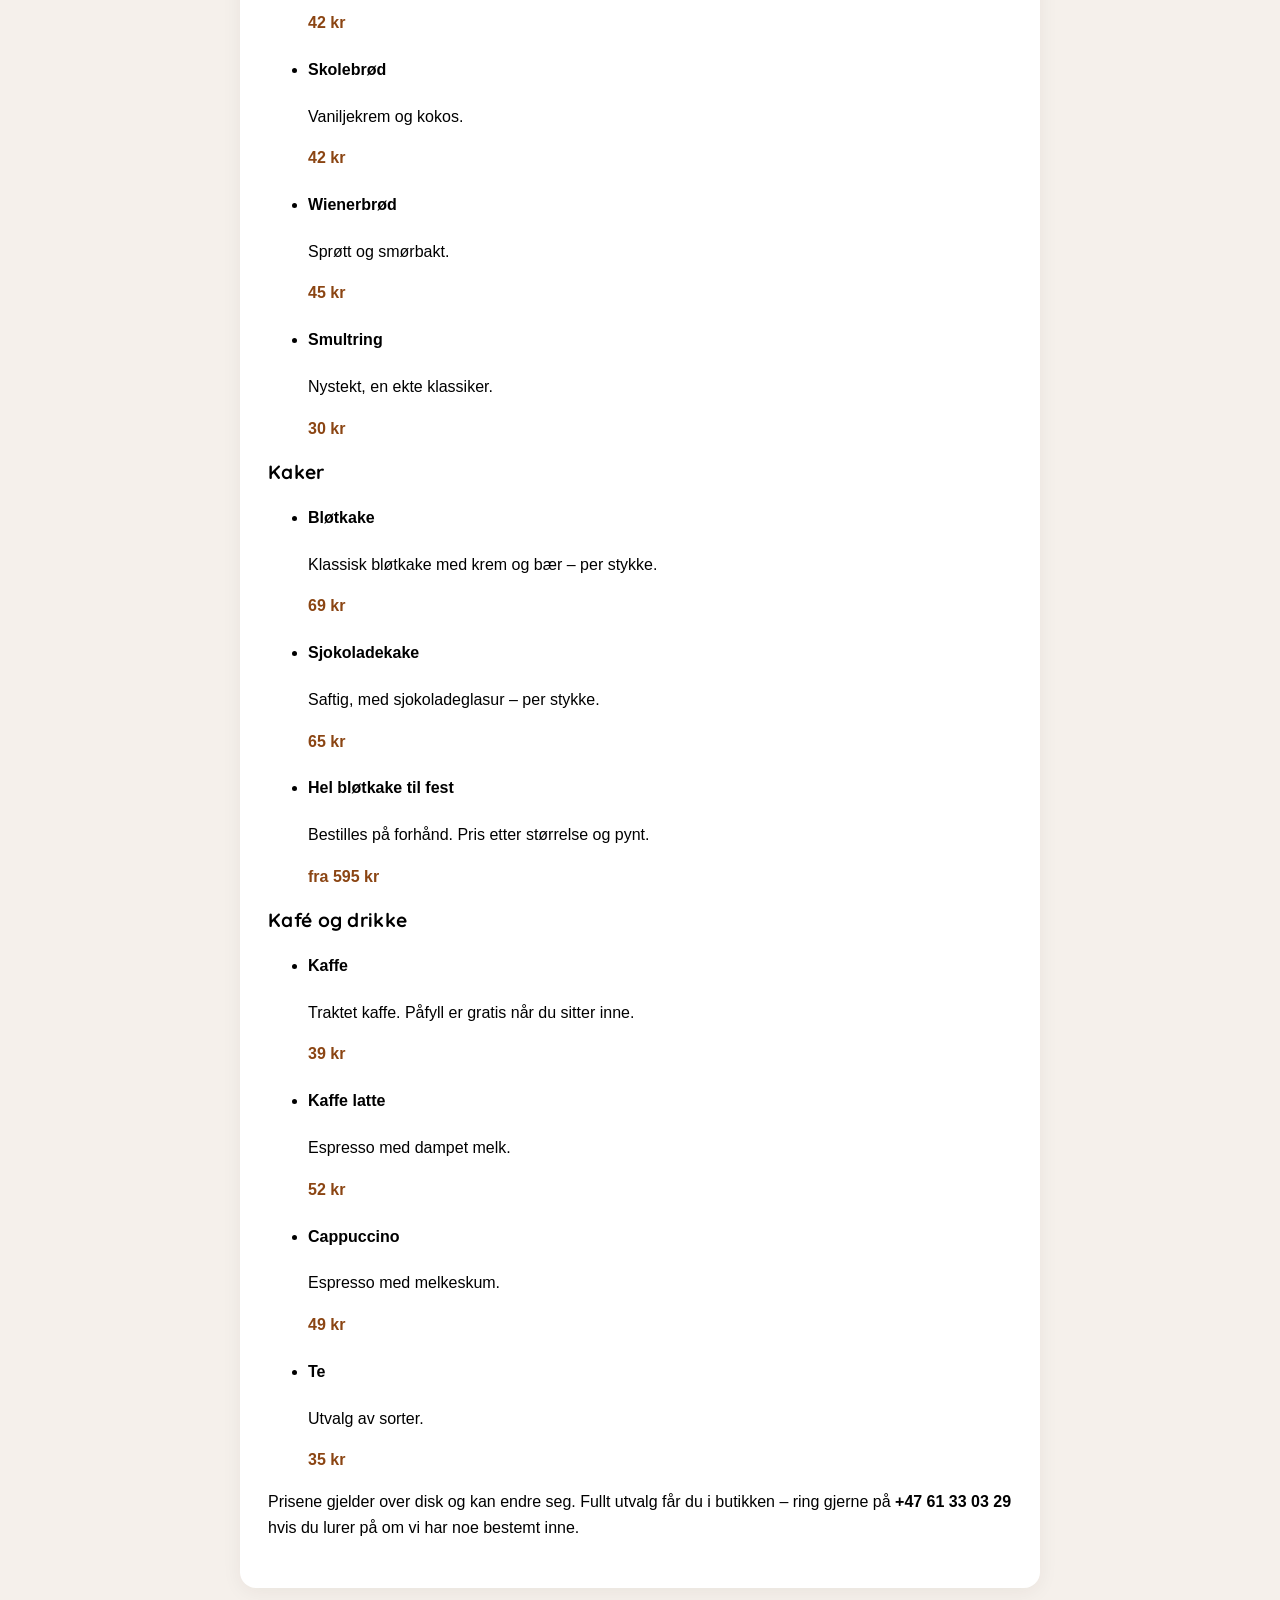
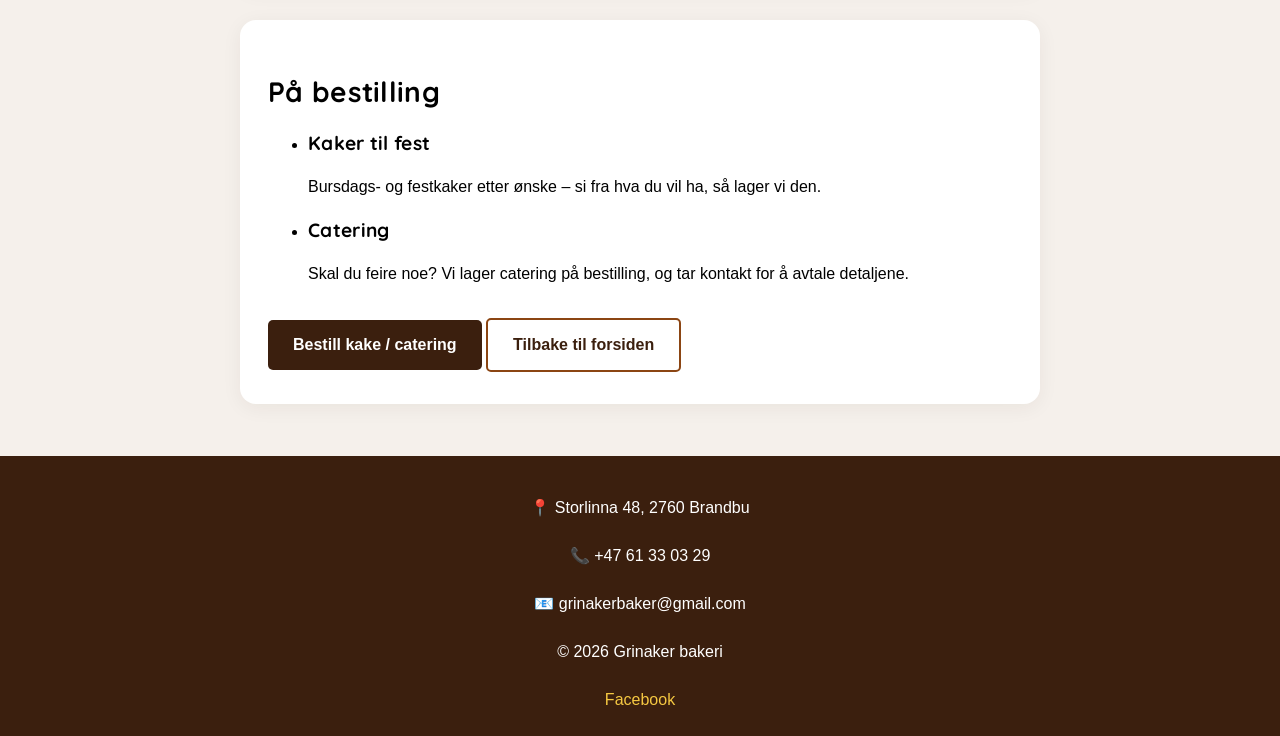
==== commit aa9be744: "Sett menysiden til noindex mens prisene er plassholdere Meny.html inneholder oppdiktede varer og pri" ====
--- a/Meny.html
+++ b/Meny.html
@@ -3,12 +3,291 @@
 <head>
   <meta charset="UTF-8">
   <meta name="viewport" content="width=device-width, initial-scale=1.0">
-  <meta http-equiv="refresh" content="0; url=index.html#meny">
-  <link rel="canonical" href="https://oskaraaserud-dev.github.io/generisk_bakeri/#meny">
-  <meta name="robots" content="noindex">
-  <title>Meny – Grinaker bakeri</title>
+  <meta name="description" content="Menyen hos Grinaker bakeri i Brandbu: brød og rundstykker, søtt bakverk, kaker, kaffe og catering. Alt bakes fra bunnen hver dag.">
+
+  <!-- MIDLERTIDIG: holder siden utenfor Google så lenge varene og prisene
+       lenger ned er plassholdere. Uten denne kan folk som googler
+       «Grinaker bakeri priser» lande her og tro at de oppdiktede prisene
+       er ekte.
+       FJERN denne linjen (og legg Meny.html tilbake i sitemap.xml) når
+       bakeriets faktiske utvalg og priser er lagt inn. -->
+  <meta name="robots" content="noindex, follow">
+
+  <title>Meny – Grinaker bakeri i Brandbu</title>
+  <link rel="canonical" href="https://oskaraaserud-dev.github.io/grinaker-bakeri/Meny.html">
+  <link rel="icon" href="Bilder/logo.svg" type="image/svg+xml">
+  <link rel="preconnect" href="https://fonts.googleapis.com">
+  <link rel="preconnect" href="https://fonts.gstatic.com" crossorigin>
+  <link href="https://fonts.googleapis.com/css2?family=Quicksand:wght@500;600;700&display=swap" rel="stylesheet">
+  <link rel="stylesheet" href="CSS/style.css">
+  <meta property="og:type" content="website">
+  <meta property="og:site_name" content="Grinaker bakeri">
+  <meta property="og:locale" content="nb_NO">
+  <meta property="og:title" content="Meny – Grinaker bakeri">
+  <meta property="og:description" content="Brød og rundstykker, søtt bakverk, kaker, kaffe og catering i Brandbu på Hadeland.">
+  <meta property="og:url" content="https://oskaraaserud-dev.github.io/grinaker-bakeri/Meny.html">
+  <meta property="og:image" content="https://oskaraaserud-dev.github.io/grinaker-bakeri/Bilder/delingsbilde.png">
+  <meta property="og:image:width" content="1200">
+  <meta property="og:image:height" content="630">
+  <meta property="og:image:alt" content="Grinaker bakeri – bakeri og kafé i Brandbu">
+  <meta name="twitter:card" content="summary_large_image">
+  <meta name="twitter:image" content="https://oskaraaserud-dev.github.io/grinaker-bakeri/Bilder/delingsbilde.png">
+  <noscript><style>.reveal{opacity:1;transform:none}</style></noscript>
 </head>
 <body>
-  <p>Menyen ligger nå på forsiden. <a href="index.html#meny">Gå til menyen hos Grinaker bakeri</a>.</p>
+  <a class="skip-link" href="#innhold">Hopp til innhold</a>
+  <header>
+    <a class="brand" href="index.html" aria-label="Grinaker bakeri – til forsiden">
+      <img src="Bilder/logo.svg" alt="" class="header-logo" width="48" height="48">
+      <h1>Grinaker bakeri</h1>
+    </a>
+
+    <nav class="kjevle-nav" aria-label="Hovednavigasjon">
+      <span class="kjevle-handle" aria-hidden="true"></span>
+      <span class="kjevle-ring" aria-hidden="true"></span>
+      <ul class="kjevle-list">
+        <li>
+          <a href="index.html#hjem" class="kjevle-link">
+            <span class="kjevle-icon-wrap">
+              <svg viewBox="0 0 24 24" fill="none" stroke="currentColor" stroke-width="1.8" stroke-linecap="round" stroke-linejoin="round" aria-hidden="true"><path d="M3 11.5 12 4l9 7.5"/><path d="M5.5 10v9a1 1 0 0 0 1 1H9v-5a1 1 0 0 1 1-1h4a1 1 0 0 1 1 1v5h2.5a1 1 0 0 0 1-1v-9"/></svg>
+            </span>
+            <span class="kjevle-label">Hjem</span>
+          </a>
+        </li>
+        <li>
+          <a href="index.html#om-oss" class="kjevle-link">
+            <span class="kjevle-icon-wrap">
+              <svg viewBox="0 0 24 24" fill="none" stroke="currentColor" stroke-width="1.8" stroke-linecap="round" stroke-linejoin="round" aria-hidden="true"><circle cx="12" cy="12" r="9"/><line x1="12" y1="11" x2="12" y2="16"/><circle cx="12" cy="7.5" r="0.9" fill="currentColor" stroke="none"/></svg>
+            </span>
+            <span class="kjevle-label">Om oss</span>
+          </a>
+        </li>
+        <li>
+          <a href="Meny.html" class="kjevle-link" aria-current="page">
+            <span class="kjevle-icon-wrap">
+              <svg viewBox="0 0 24 24" fill="none" stroke="currentColor" stroke-width="1.8" stroke-linecap="round" stroke-linejoin="round" aria-hidden="true"><rect x="4" y="3" width="16" height="18" rx="2"/><path d="M8 8h8M8 12h8M8 16h5"/></svg>
+            </span>
+            <span class="kjevle-label">Meny</span>
+          </a>
+        </li>
+        <li>
+          <a href="index.html#bestill" class="kjevle-link">
+            <span class="kjevle-icon-wrap">
+              <svg viewBox="0 0 24 24" fill="none" stroke="currentColor" stroke-width="1.8" stroke-linecap="round" stroke-linejoin="round" aria-hidden="true"><path d="M6 8h12l-1 12H7L6 8z"/><path d="M9 8a3 3 0 0 1 6 0"/></svg>
+            </span>
+            <span class="kjevle-label">Bestill</span>
+          </a>
+        </li>
+      </ul>
+      <span class="kjevle-ring" aria-hidden="true"></span>
+      <span class="kjevle-handle" aria-hidden="true"></span>
+    </nav>
+  </header>
+
+  <main id="innhold">
+
+    <section class="hero">
+      <h2>Meny</h2>
+      <p class="seksjon-ingress">Alt bakes fra bunnen hver dag. Utvalget varierer med sesong og dag – her er det vi vanligvis har inne.</p>
+    </section>
+
+    <!-- ===== FRA DISKEN: visuell smakebit ===== -->
+    <section class="reveal">
+      <h2>Fra disken</h2>
+      <div class="produkt-grid">
+        <article class="produkt-kort">
+          <img src="Bilder/bakverk.jpg" alt="Ferskt bakverk i disken hos Grinaker bakeri" class="produkt-bilde" width="960" height="960" loading="lazy">
+          <h3>Bakverk</h3>
+          <p>Nybakt brød, boller, snurrer og wienerbrød – ferskt fra disken hver dag.</p>
+        </article>
+
+        <article class="produkt-kort">
+          <img src="Bilder/kake.jpg" alt="Hvit sjokoladekake pyntet med roser fra Grinaker bakeri" class="produkt-bilde" width="1999" height="1111" loading="lazy">
+          <h3>Kaker til fest</h3>
+          <p>Bursdags- og festkaker etter ønske. Bestilles på forhånd.</p>
+        </article>
+
+        <article class="produkt-kort">
+          <img src="Bilder/smultringer.jpg" alt="Nystekte smultringer på fat hos Grinaker bakeri" class="produkt-bilde" width="1139" height="1600" loading="lazy">
+          <h3>Smultringer</h3>
+          <p>Nystekte smultringer, en ekte klassiker rett fra disken.</p>
+        </article>
+      </div>
+    </section>
+
+    <!-- ===== PRISER =====
+      ┌─────────────────────────────────────────────────────────────────────┐
+      │  OBS: MIDLERTIDIGE PLASSHOLDERPRISER OG -VARER – IKKE EKTE.         │
+      │  Både varelinjene og prisene under er funnet på til utkastet, kun   │
+      │  satt til realistiske nivåer for å vise hvordan menyen ser ut.      │
+      │                                                                     │
+      │  MÅ erstattes med Grinaker bakeris faktiske utvalg og priser før    │
+      │  siden tas i bruk som bakeriets offisielle nettside. Ellers møter   │
+      │  kunder noe helt annet i disken enn det som står her.               │
+      │                                                                     │
+      │  SLIK UTVIDER DU MENYEN:                                            │
+      │  - Ny kategori: kopier en hel <div class="menygruppe">-blokk.       │
+      │  - Ny vare:     kopier én <li class="prisrad">-linje.               │
+      │  Alt av layout følger automatisk – ingen CSS-endring nødvendig.     │
+      └─────────────────────────────────────────────────────────────────────┘
+    -->
+    <section class="reveal" id="priser">
+      <h2>Priser</h2>
+
+      <div class="menygruppe">
+        <h3 class="menygruppe__tittel">Brød og rundstykker</h3>
+        <ul class="prisliste">
+          <li class="prisrad">
+            <div class="prisrad__vare">
+              <h4>Rundstykker</h4>
+              <p>Grove eller fine, rett fra ovnen.</p>
+            </div>
+            <span class="pris">25 kr</span>
+          </li>
+          <li class="prisrad">
+            <div class="prisrad__vare">
+              <h4>Grovbrød</h4>
+              <p>Helt brød, bakt samme morgen.</p>
+            </div>
+            <span class="pris">55 kr</span>
+          </li>
+          <li class="prisrad">
+            <div class="prisrad__vare">
+              <h4>Loff</h4>
+              <p>Lys og luftig.</p>
+            </div>
+            <span class="pris">49 kr</span>
+          </li>
+        </ul>
+      </div>
+
+      <div class="menygruppe">
+        <h3 class="menygruppe__tittel">Søtt bakverk</h3>
+        <ul class="prisliste">
+          <li class="prisrad">
+            <div class="prisrad__vare">
+              <h4>Kanelsnurr</h4>
+              <p>Nybakt snurr med smør og kanel.</p>
+            </div>
+            <span class="pris">42 kr</span>
+          </li>
+          <li class="prisrad">
+            <div class="prisrad__vare">
+              <h4>Skolebrød</h4>
+              <p>Vaniljekrem og kokos.</p>
+            </div>
+            <span class="pris">42 kr</span>
+          </li>
+          <li class="prisrad">
+            <div class="prisrad__vare">
+              <h4>Wienerbrød</h4>
+              <p>Sprøtt og smørbakt.</p>
+            </div>
+            <span class="pris">45 kr</span>
+          </li>
+          <li class="prisrad">
+            <div class="prisrad__vare">
+              <h4>Smultring</h4>
+              <p>Nystekt, en ekte klassiker.</p>
+            </div>
+            <span class="pris">30 kr</span>
+          </li>
+        </ul>
+      </div>
+
+      <div class="menygruppe">
+        <h3 class="menygruppe__tittel">Kaker</h3>
+        <ul class="prisliste">
+          <li class="prisrad">
+            <div class="prisrad__vare">
+              <h4>Bløtkake</h4>
+              <p>Klassisk bløtkake med krem og bær – per stykke.</p>
+            </div>
+            <span class="pris">69 kr</span>
+          </li>
+          <li class="prisrad">
+            <div class="prisrad__vare">
+              <h4>Sjokoladekake</h4>
+              <p>Saftig, med sjokoladeglasur – per stykke.</p>
+            </div>
+            <span class="pris">65 kr</span>
+          </li>
+          <li class="prisrad">
+            <div class="prisrad__vare">
+              <h4>Hel bløtkake til fest</h4>
+              <p>Bestilles på forhånd. Pris etter størrelse og pynt.</p>
+            </div>
+            <span class="pris">fra 595 kr</span>
+          </li>
+        </ul>
+      </div>
+
+      <div class="menygruppe">
+        <h3 class="menygruppe__tittel">Kafé og drikke</h3>
+        <ul class="prisliste">
+          <li class="prisrad">
+            <div class="prisrad__vare">
+              <h4>Kaffe</h4>
+              <p>Traktet kaffe. Påfyll er gratis når du sitter inne.</p>
+            </div>
+            <span class="pris">39 kr</span>
+          </li>
+          <li class="prisrad">
+            <div class="prisrad__vare">
+              <h4>Kaffe latte</h4>
+              <p>Espresso med dampet melk.</p>
+            </div>
+            <span class="pris">52 kr</span>
+          </li>
+          <li class="prisrad">
+            <div class="prisrad__vare">
+              <h4>Cappuccino</h4>
+              <p>Espresso med melkeskum.</p>
+            </div>
+            <span class="pris">49 kr</span>
+          </li>
+          <li class="prisrad">
+            <div class="prisrad__vare">
+              <h4>Te</h4>
+              <p>Utvalg av sorter.</p>
+            </div>
+            <span class="pris">35 kr</span>
+          </li>
+        </ul>
+      </div>
+
+      <p class="meny-note">Prisene gjelder over disk og kan endre seg. Fullt utvalg får du i butikken – ring gjerne på <a class="kontakt-lenke" href="tel:+4761330329">+47 61 33 03 29</a> hvis du lurer på om vi har noe bestemt inne.</p>
+    </section>
+
+    <!-- ===== PÅ BESTILLING ===== -->
+    <section class="reveal">
+      <h2>På bestilling</h2>
+      <ul class="meny-kategorier">
+        <li class="meny-kategori">
+          <h3>Kaker til fest</h3>
+          <p>Bursdags- og festkaker etter ønske – si fra hva du vil ha, så lager vi den.</p>
+        </li>
+        <li class="meny-kategori">
+          <h3>Catering</h3>
+          <p>Skal du feire noe? Vi lager catering på bestilling, og tar kontakt for å avtale detaljene.</p>
+        </li>
+      </ul>
+
+      <div class="meny-cta">
+        <a href="index.html#bestill" class="knapp">Bestill kake / catering</a>
+        <a href="index.html" class="knapp knapp--sekundaer">Tilbake til forsiden</a>
+      </div>
+    </section>
+
+  </main>
+
+  <footer>
+    <p><span aria-hidden="true">📍</span> <span class="sr-only">Adresse:</span> Storlinna 48, 2760 Brandbu</p>
+    <p><span aria-hidden="true">📞</span> <span class="sr-only">Telefon:</span> <a class="kontakt-lenke" href="tel:+4761330329">+47 61 33 03 29</a></p>
+    <p><span aria-hidden="true">📧</span> <span class="sr-only">E-post:</span> <a class="kontakt-lenke" href="mailto:grinakerbaker@gmail.com">grinakerbaker@gmail.com</a></p>
+    <p>© 2026 Grinaker bakeri</p>
+    <a href="https://www.facebook.com/p/Grinaker-Bakeri-As-100084157203045/" target="_blank" rel="noopener noreferrer">Facebook</a>
+  </footer>
+  <script src="JS/main.js"></script>
 </body>
 </html>
--- a/CSS/style.css
+++ b/CSS/style.css
@@ -0,0 +1,806 @@
+/* Fargepalett – én kilde til sannhet */
+:root {
+    --brun-mork: #3b1f0e;   /* mørk brun: header, hero-bunn, tekst */
+    --brun: #8B4513;        /* medium brun: aksent, hover, lenker */
+    --krem: #f5f0eb;        /* lys bakgrunn */
+    --gul: #f5c842;         /* gul aksent: CTA, detaljer */
+}
+
+@media (prefers-reduced-motion: no-preference) {
+    html { scroll-behavior: smooth; }
+}
+
+body {
+    margin: 0;
+    background-color: #f5f0eb;
+    font-family: 'Segoe UI', Roboto, Helvetica, Arial, sans-serif;
+    line-height: 1.6;
+}
+
+h1, h2, h3 {
+    font-family: 'Quicksand', 'Segoe UI', sans-serif;
+    letter-spacing: 0.3px;
+    line-height: 1.2;
+}
+
+h1 {
+    color: white;
+    font-size: clamp(1.6rem, 3vw, 2rem);
+}
+
+h2 {
+    font-size: clamp(1.4rem, 2.6vw, 1.75rem);
+}
+
+h3 {
+    font-size: 1.2rem;
+}
+
+/* Undersidenes hero-tittel («Meny», «Om oss») – tydeligere enn vanlig h2 */
+section.hero h2 {
+    font-size: clamp(2rem, 5vw, 2.8rem);
+}
+
+header {
+    background-color: #3b1f0e;
+    color: white;
+    padding: 20px;
+    box-shadow: 0 2px 10px rgba(0, 0, 0, 0.15);
+    position: sticky;
+    top: 0;
+    z-index: 100;
+    display: flex;
+    flex-wrap: wrap;
+    align-items: center;
+    gap: 14px 20px;
+    transition: background-color 0.35s ease, box-shadow 0.35s ease, padding 0.35s ease;
+}
+
+/* Gjennomsiktig header som ligger over helskjerm-heroen */
+header.over-hero {
+    position: fixed;
+    left: 0;
+    right: 0;
+    background-color: transparent;
+    box-shadow: none;
+    padding-top: 26px;
+    padding-bottom: 26px;
+}
+
+header.over-hero.is-solid {
+    background-color: #3b1f0e;
+    box-shadow: 0 2px 10px rgba(0, 0, 0, 0.15);
+    padding-top: 14px;
+    padding-bottom: 14px;
+}
+
+.brand {
+    display: flex;
+    align-items: center;
+    gap: 12px;
+}
+
+/* Merkevaren øverst er en lenke tilbake til forsiden */
+a.brand {
+    text-decoration: none;
+    color: inherit;
+    border-radius: 8px;
+    transition: opacity 0.2s ease;
+}
+
+a.brand:hover {
+    opacity: 0.85;
+}
+
+a.brand:focus-visible {
+    outline: 2px solid #f5f0eb;
+    outline-offset: 4px;
+}
+
+.header-logo {
+    width: 48px;
+    height: 48px;
+    border-radius: 50%;
+    object-fit: cover;
+}
+
+.kjevle-nav {
+    display: flex;
+    align-items: center;
+    margin-left: auto;
+}
+
+.kjevle-handle {
+    width: 40px;
+    height: 26px;
+    background: linear-gradient(180deg, #8a5a34, #5a3820 55%, #3b1f0e);
+    box-shadow: inset 0 -2px 4px rgba(0, 0, 0, 0.3), 0 2px 6px rgba(0, 0, 0, 0.25);
+    flex-shrink: 0;
+}
+
+.kjevle-handle:first-child {
+    border-radius: 13px 4px 4px 13px;
+}
+
+.kjevle-handle:last-child {
+    border-radius: 4px 13px 13px 4px;
+}
+
+.kjevle-ring {
+    width: 7px;
+    height: 34px;
+    background: linear-gradient(180deg, #ece7dd, #9a958c 50%, #6b6660);
+    box-shadow: 0 1px 3px rgba(0, 0, 0, 0.3);
+    flex-shrink: 0;
+}
+
+.kjevle-list {
+    list-style: none;
+    margin: 0;
+    padding: 0 26px;
+    height: 48px;
+    background: linear-gradient(180deg, #fffdf9, #f0e8db);
+    box-shadow: inset 0 2px 4px rgba(255, 255, 255, 0.6), inset 0 -3px 6px rgba(59, 31, 14, 0.1);
+    display: flex;
+    flex-direction: row;
+    align-items: center;
+    justify-content: center;
+    gap: 30px;
+    flex-shrink: 0;
+}
+
+.kjevle-link {
+    display: flex;
+    flex-direction: column;
+    align-items: center;
+    gap: 2px;
+    color: #3b1f0e;
+    text-decoration: none;
+    font-family: 'Quicksand', 'Segoe UI', sans-serif;
+    font-size: 10.5px;
+    line-height: 1.1;
+    font-weight: 600;
+    letter-spacing: 0.5px;
+    text-transform: uppercase;
+}
+
+.kjevle-icon-wrap {
+    display: flex;
+    align-items: center;
+    justify-content: center;
+    width: 30px;
+    height: 30px;
+    border-radius: 50%;
+    background: transparent;
+    transition: background-color 0.2s ease, transform 0.2s ease;
+}
+
+.kjevle-icon-wrap svg {
+    width: 17px;
+    height: 17px;
+}
+
+.kjevle-link:hover .kjevle-icon-wrap,
+.kjevle-link:focus-visible .kjevle-icon-wrap {
+    background: #f5f0eb;
+    transform: translateY(-2px);
+}
+
+.kjevle-link:focus-visible {
+    outline: 2px solid var(--brun);
+    outline-offset: 2px;
+    border-radius: 4px;
+}
+
+.kjevle-link[aria-current="page"] .kjevle-icon-wrap {
+    background: #f5c842;
+}
+
+.kjevle-link[aria-current="page"] .kjevle-label {
+    color: var(--brun);
+}
+
+main {
+    max-width: 800px;
+    margin: 0 auto;
+    padding: 20px;
+}
+
+table {
+    width: 100%;
+    border-collapse: collapse;
+}
+
+th, td {
+    border: 1px solid #e6ddd2;
+    padding: 8px;
+    text-align: left;
+}
+
+th {
+    background-color: #3b1f0e;
+    color: white;
+}
+
+tbody tr:hover td {
+    background-color: #f5f0eb;
+}
+
+footer {
+    background-color: #3b1f0e;
+    color: white;
+    text-align: center;
+    padding: 20px;
+    line-height: 2;
+}
+
+section {
+    margin-bottom: 32px;
+    background-color: #ffffff;
+    border-radius: 16px;
+    padding: 32px 28px;
+    box-shadow: 0 4px 20px rgba(59, 31, 14, 0.06);
+}
+
+section.hero {
+    background-color: transparent;
+    box-shadow: none;
+    border-radius: 0;
+    padding: 40px 20px;
+}
+
+label {
+    display: block;
+    margin-top: 10px;
+}
+
+input, textarea {
+    display: block;
+    width: 100%;
+    box-sizing: border-box;
+    padding: 8px;
+    margin-top: 5px;
+    border: 1px solid #d8cfc3;
+    border-radius: 6px;
+    font-family: inherit;
+    transition: border-color 0.2s ease, box-shadow 0.2s ease;
+}
+
+.sr-only {
+    position: absolute;
+    width: 1px;
+    height: 1px;
+    padding: 0;
+    margin: -1px;
+    overflow: hidden;
+    clip: rect(0, 0, 0, 0);
+    white-space: nowrap;
+    border: 0;
+}
+
+/* Hopp til innhold-lenke for tastaturbrukere (synlig kun ved fokus) */
+.skip-link {
+    position: absolute;
+    left: 8px;
+    top: -48px;
+    z-index: 200;
+    background: #3b1f0e;
+    color: #fff;
+    padding: 10px 16px;
+    border-radius: 8px;
+    text-decoration: none;
+    transition: top 0.2s ease;
+}
+
+.skip-link:focus {
+    top: 8px;
+    outline: 2px solid #f5c842;
+    outline-offset: 2px;
+}
+
+/* Klikkbar kontaktinfo (tel:/mailto:) uten å skille seg ut som lenke */
+.kontakt-lenke {
+    color: inherit;
+    text-decoration: none;
+}
+
+.kontakt-lenke:hover {
+    text-decoration: underline;
+}
+
+footer .kontakt-lenke {
+    margin: 0;
+}
+
+/* Fokusring på knapper, i tråd med resten av UI-et */
+button:focus-visible {
+    outline: 2px solid #f5c842;
+    outline-offset: 2px;
+}
+
+input:focus, textarea:focus {
+    outline: none;
+    border-color: var(--brun);
+    box-shadow: 0 0 0 3px rgba(139, 69, 19, 0.15);
+}
+
+button {
+    margin-top: 15px;
+    padding: 10px 20px;
+    background-color: #3b1f0e;
+    color: white;
+    border: none;
+    border-radius: 5px;
+    cursor: pointer;
+    transition: background-color 0.2s ease, transform 0.2s ease, box-shadow 0.2s ease;
+}
+
+button:hover {
+    background-color: var(--brun);
+    transform: translateY(-2px);
+    box-shadow: 0 4px 12px rgba(0, 0, 0, 0.2);
+}
+
+a {
+    color: #f5c842;
+    text-decoration: none;
+    transition: color 0.2s ease, opacity 0.2s ease;
+}
+
+a:focus-visible {
+    outline: 2px solid var(--brun);
+    outline-offset: 2px;
+}
+
+.tilbud-kort {
+  background-color: #f5f0eb;
+  border: 2px solid #3b1f0e;
+  border-radius: 8px;
+  padding: 20px;
+  max-width: 400px;
+}
+
+.pris {
+  color: var(--brun);
+  font-weight: bold;
+}
+
+.hero {
+  text-align: center;
+}
+
+/* ---- Helskjerm-hero ---- */
+.hero-full {
+  position: relative;
+  min-height: 100vh;
+  min-height: 100svh;
+  margin: 0;
+  padding: 0;
+  display: flex;
+  align-items: center;
+  justify-content: center;
+  text-align: center;
+  overflow: hidden;
+  background: #3b1f0e;
+}
+
+.hero-full__bg {
+  position: absolute;
+  inset: 0;
+  background-image: url('../Bilder/hero.svg');
+  background-size: cover;
+  background-position: center;
+  transform: scale(1.12);
+  animation: heroZoom 14s ease-out forwards;
+}
+
+@keyframes heroZoom {
+  to { transform: scale(1); }
+}
+
+.hero-full::after {
+  content: "";
+  position: absolute;
+  inset: 0;
+  background: linear-gradient(180deg, rgba(59, 31, 14, 0.55), rgba(59, 31, 14, 0.35) 45%, rgba(59, 31, 14, 0.8));
+}
+
+.hero-full__content {
+  position: relative;
+  z-index: 2;
+  color: #fff;
+  padding: 120px 24px 60px;
+  max-width: 720px;
+}
+
+.hero-full__logo {
+  width: 130px;
+  filter: drop-shadow(0 6px 16px rgba(0, 0, 0, 0.4));
+}
+
+.hero-full__content h2 {
+  font-size: clamp(2rem, 6vw, 3.4rem);
+  margin: 18px 0 10px;
+  color: #fff;
+  text-shadow: 0 2px 20px rgba(0, 0, 0, 0.4);
+}
+
+.hero-full__content p {
+  font-size: clamp(1rem, 2.4vw, 1.3rem);
+  margin: 0 auto 28px;
+  max-width: 520px;
+  color: #f3e8dc;
+}
+
+.hero-full .knapp {
+  background-color: #f5c842;
+  color: #3b1f0e;
+  font-weight: 700;
+  font-family: 'Quicksand', 'Segoe UI', sans-serif;
+  padding: 14px 32px;
+  font-size: 1.05rem;
+}
+
+.hero-full .knapp:hover {
+  background-color: #ffd966;
+  color: #3b1f0e;
+}
+
+/* Scroll-hint pil nederst i heroen */
+.scroll-hint {
+  position: absolute;
+  left: 50%;
+  bottom: 26px;
+  transform: translateX(-50%);
+  z-index: 2;
+  color: rgba(255, 255, 255, 0.85);
+  animation: bounce 1.8s ease-in-out infinite;
+}
+
+.scroll-hint svg {
+  width: 30px;
+  height: 30px;
+}
+
+@keyframes bounce {
+  0%, 100% { transform: translate(-50%, 0); }
+  50% { transform: translate(-50%, 10px); }
+}
+
+/* ---- Scroll-reveal animasjoner ---- */
+.reveal {
+  opacity: 0;
+  transform: translateY(40px);
+  transition: opacity 0.7s ease, transform 0.7s ease;
+}
+
+.reveal.is-visible {
+  opacity: 1;
+  transform: translateY(0);
+}
+
+.reveal-delay-1 { transition-delay: 0.12s; }
+.reveal-delay-2 { transition-delay: 0.24s; }
+.reveal-delay-3 { transition-delay: 0.36s; }
+
+@media (prefers-reduced-motion: reduce) {
+  .reveal { opacity: 1; transform: none; transition: none; }
+  .hero-full__bg { animation: none; transform: scale(1); }
+  .scroll-hint { animation: none; }
+}
+
+.knapp {
+  display: inline-block;
+  margin-top: 15px;
+  padding: 12px 25px;
+  background-color: #3b1f0e;
+  color: white;
+  text-decoration: none;
+  border-radius: 5px;
+  transition: background-color 0.2s ease, transform 0.2s ease, box-shadow 0.2s ease;
+}
+
+.knapp:hover {
+  background-color: var(--brun);
+  color: white;
+  transform: translateY(-2px);
+  box-shadow: 0 4px 12px rgba(0, 0, 0, 0.2);
+}
+
+.apningstider {
+  width: auto;
+  min-width: 250px;
+}
+
+.apningstider td,
+.apningstider th {
+  padding: 6px 20px 6px 0;
+  border: none;
+  background-color: transparent;
+  color: inherit;
+  font-weight: normal;
+  text-align: left;
+}
+
+footer a {
+  color: #f5c842;
+  text-decoration: none;
+  margin: 0 10px;
+}
+
+footer a:hover {
+  opacity: 0.75;
+}
+
+main a {
+  color: var(--brun);
+  font-weight: 600;
+}
+
+main a:hover {
+  color: #3b1f0e;
+}
+
+.omoss-bilde {
+  width: 100%;
+  max-height: 350px;
+  object-fit: cover;
+  border-radius: 8px;
+  box-shadow: 0 4px 14px rgba(0, 0, 0, 0.12);
+  margin: 20px 0;
+}
+
+.meny-bilde {
+  width: 50px;
+  height: 50px;
+  object-fit: cover;
+  border-radius: 5px;
+  vertical-align: middle;
+  margin-right: 10px;
+}
+
+@media (max-width: 600px) {
+  body {
+    font-size: 18px;
+  }
+
+  section {
+    padding: 22px 18px;
+  }
+
+  /* Header: sentrer logo og kjevle når de brytes til hver sin linje */
+  header {
+    justify-content: center;
+    text-align: center;
+    padding: 16px;
+  }
+
+  .brand {
+    justify-content: center;
+    width: 100%;
+  }
+
+  .kjevle-nav {
+    margin-left: 0;
+  }
+
+  /* Litt mindre logo/tittel så headeren ikke blir for høy på mobil */
+  .header-logo {
+    width: 40px;
+    height: 40px;
+  }
+
+  /* Helskjerm-hero: gi innholdet plass under den todelte headeren */
+  .hero-full__content {
+    padding-top: 100px;
+  }
+
+  .kjevle-list {
+    height: 42px;
+    padding: 0 14px;
+    gap: 16px;
+  }
+
+  .kjevle-handle {
+    width: 26px;
+    height: 20px;
+  }
+
+  .kjevle-ring {
+    width: 5px;
+    height: 26px;
+  }
+
+  .kjevle-icon-wrap {
+    width: 26px;
+    height: 26px;
+  }
+
+  .kjevle-icon-wrap svg {
+    width: 14px;
+    height: 14px;
+  }
+
+  .kjevle-link {
+    font-size: 8.5px;
+  }
+
+  .knapp {
+    padding: 15px 30px;
+    font-size: 18px;
+  }
+
+  input, textarea {
+    font-size: 16px;
+    padding: 12px;
+  }
+
+  button {
+    font-size: 18px;
+    padding: 15px 25px;
+  }
+}
+
+/* ============================================================
+   Grinaker bakeri – seksjoner (hero-CTA, meny, skjema, kart)
+   ============================================================ */
+
+/* Ankermål skal ikke havne bak den faste headeren */
+section[id] {
+  scroll-margin-top: 90px;
+}
+
+.seksjon-ingress {
+  color: #5a4636;
+}
+
+/* ---- Hero: to CTA-er ---- */
+.hero-full__cta {
+  display: flex;
+  gap: 14px;
+  justify-content: center;
+  flex-wrap: wrap;
+}
+
+/* Sekundær «outline»-knapp */
+.knapp--sekundaer {
+  background-color: transparent;
+  color: var(--brun-mork);
+  border: 2px solid var(--brun);
+}
+.knapp--sekundaer:hover {
+  background-color: var(--brun);
+  color: #fff;
+}
+/* På den mørke heroen: lys outline i stedet */
+.hero-full .knapp--sekundaer {
+  color: #fff;
+  border-color: rgba(255, 255, 255, 0.85);
+  background-color: transparent;
+}
+.hero-full .knapp--sekundaer:hover {
+  background-color: rgba(255, 255, 255, 0.16);
+  color: #fff;
+}
+
+/* ---- Meny / produktkort ---- */
+.produkt-grid {
+  display: grid;
+  grid-template-columns: repeat(auto-fit, minmax(220px, 1fr));
+  gap: 20px;
+  margin-top: 8px;
+}
+.produkt-kort {
+  background: var(--krem);
+  border-radius: 12px;
+  overflow: hidden;
+  box-shadow: 0 3px 14px rgba(59, 31, 14, 0.06);
+}
+.produkt-bilde {
+  width: 100%;
+  height: 180px;
+  object-fit: cover;
+  display: block;
+  background: #e7dccd;
+}
+.produkt-kort h3 {
+  margin: 14px 18px 6px;
+}
+.produkt-kort p {
+  margin: 0 18px 18px;
+  color: #5a4636;
+}
+
+/* ---- Bestillingsskjema ---- */
+.skjema-rad {
+  display: grid;
+  grid-template-columns: 1fr 1fr;
+  gap: 0 20px;
+}
+.skjema-felt {
+  display: flex;
+  flex-direction: column;
+  margin-top: 12px;
+}
+.skjema-felt label {
+  margin-bottom: 4px;
+  font-weight: 600;
+}
+.bestill-skjema select {
+  display: block;
+  width: 100%;
+  box-sizing: border-box;
+  padding: 10px 8px;
+  border: 1px solid #e7dccd;
+  border-radius: 6px;
+  font-family: inherit;
+  font-size: 1rem;
+  background: #fff;
+}
+.bestill-skjema select:focus {
+  outline: none;
+  border-color: var(--brun);
+  box-shadow: 0 0 0 3px rgba(139, 69, 19, 0.15);
+}
+.bestill-skjema .knapp {
+  margin-top: 18px;
+  border: none;
+  cursor: pointer;
+  font-size: 1.05rem;
+}
+.skjema-fallback {
+  margin-top: 14px;
+  color: #5a4636;
+  font-size: 0.95rem;
+}
+.skjema-fallback .kontakt-lenke {
+  color: var(--brun);
+  font-weight: 600;
+  text-decoration: underline;
+}
+
+.apningstider-note {
+  margin-top: 12px;
+  font-size: 0.9rem;
+  color: #6b5847;
+}
+
+/* ---- Kart & kontakt ---- */
+.kontakt-grid {
+  display: grid;
+  grid-template-columns: 1.4fr 1fr;
+  gap: 24px;
+  align-items: stretch;
+  margin-top: 8px;
+}
+.kart {
+  border-radius: 12px;
+  overflow: hidden;
+  box-shadow: 0 3px 14px rgba(59, 31, 14, 0.08);
+  min-height: 300px;
+}
+.kart iframe {
+  width: 100%;
+  height: 100%;
+  min-height: 300px;
+  border: 0;
+  display: block;
+}
+.kontakt-info {
+  display: flex;
+  flex-direction: column;
+  justify-content: center;
+  gap: 4px;
+}
+.kontakt-info .knapp {
+  margin-top: 10px;
+  align-self: flex-start;
+}
+
+/* ---- Mobil ---- */
+@media (max-width: 600px) {
+  .skjema-rad { grid-template-columns: 1fr; }
+  .kontakt-grid { grid-template-columns: 1fr; }
+  .kontakt-info .knapp { align-self: stretch; text-align: center; }
+  .produkt-bilde { height: 200px; }
+}
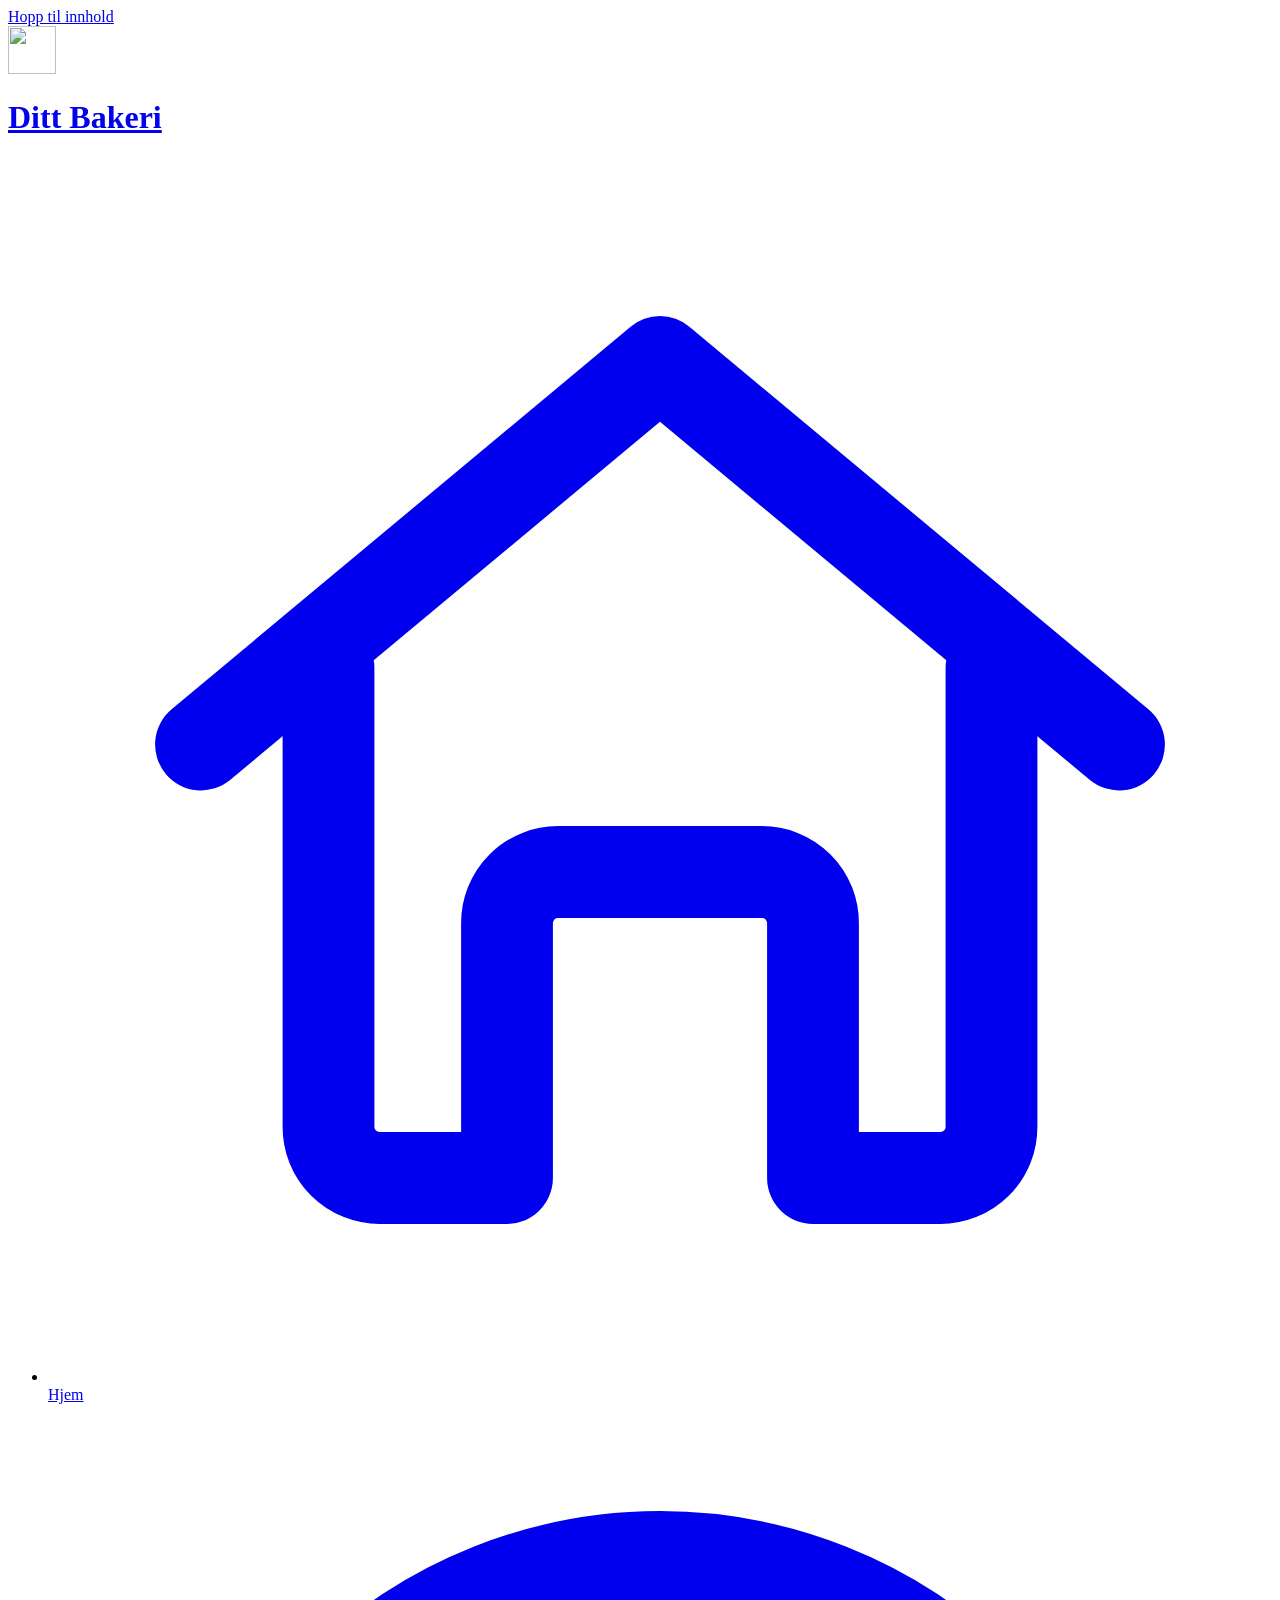
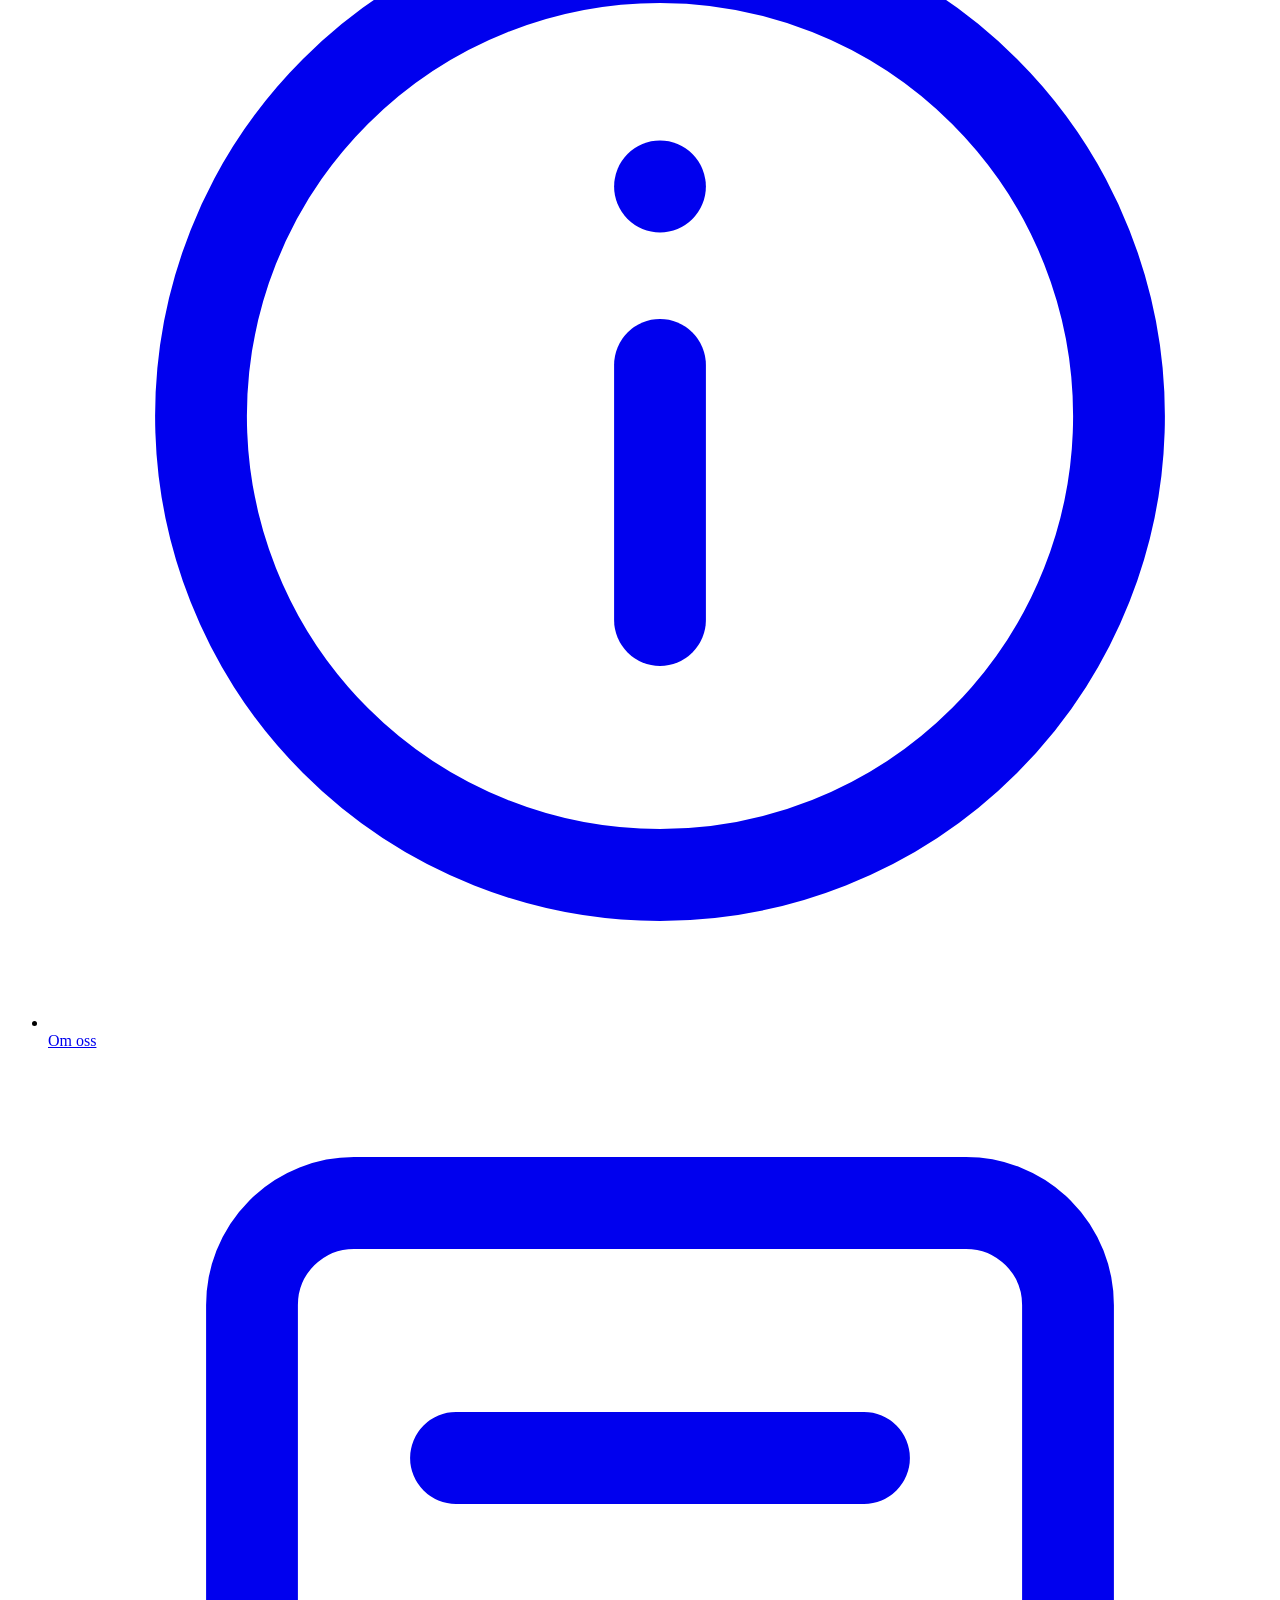
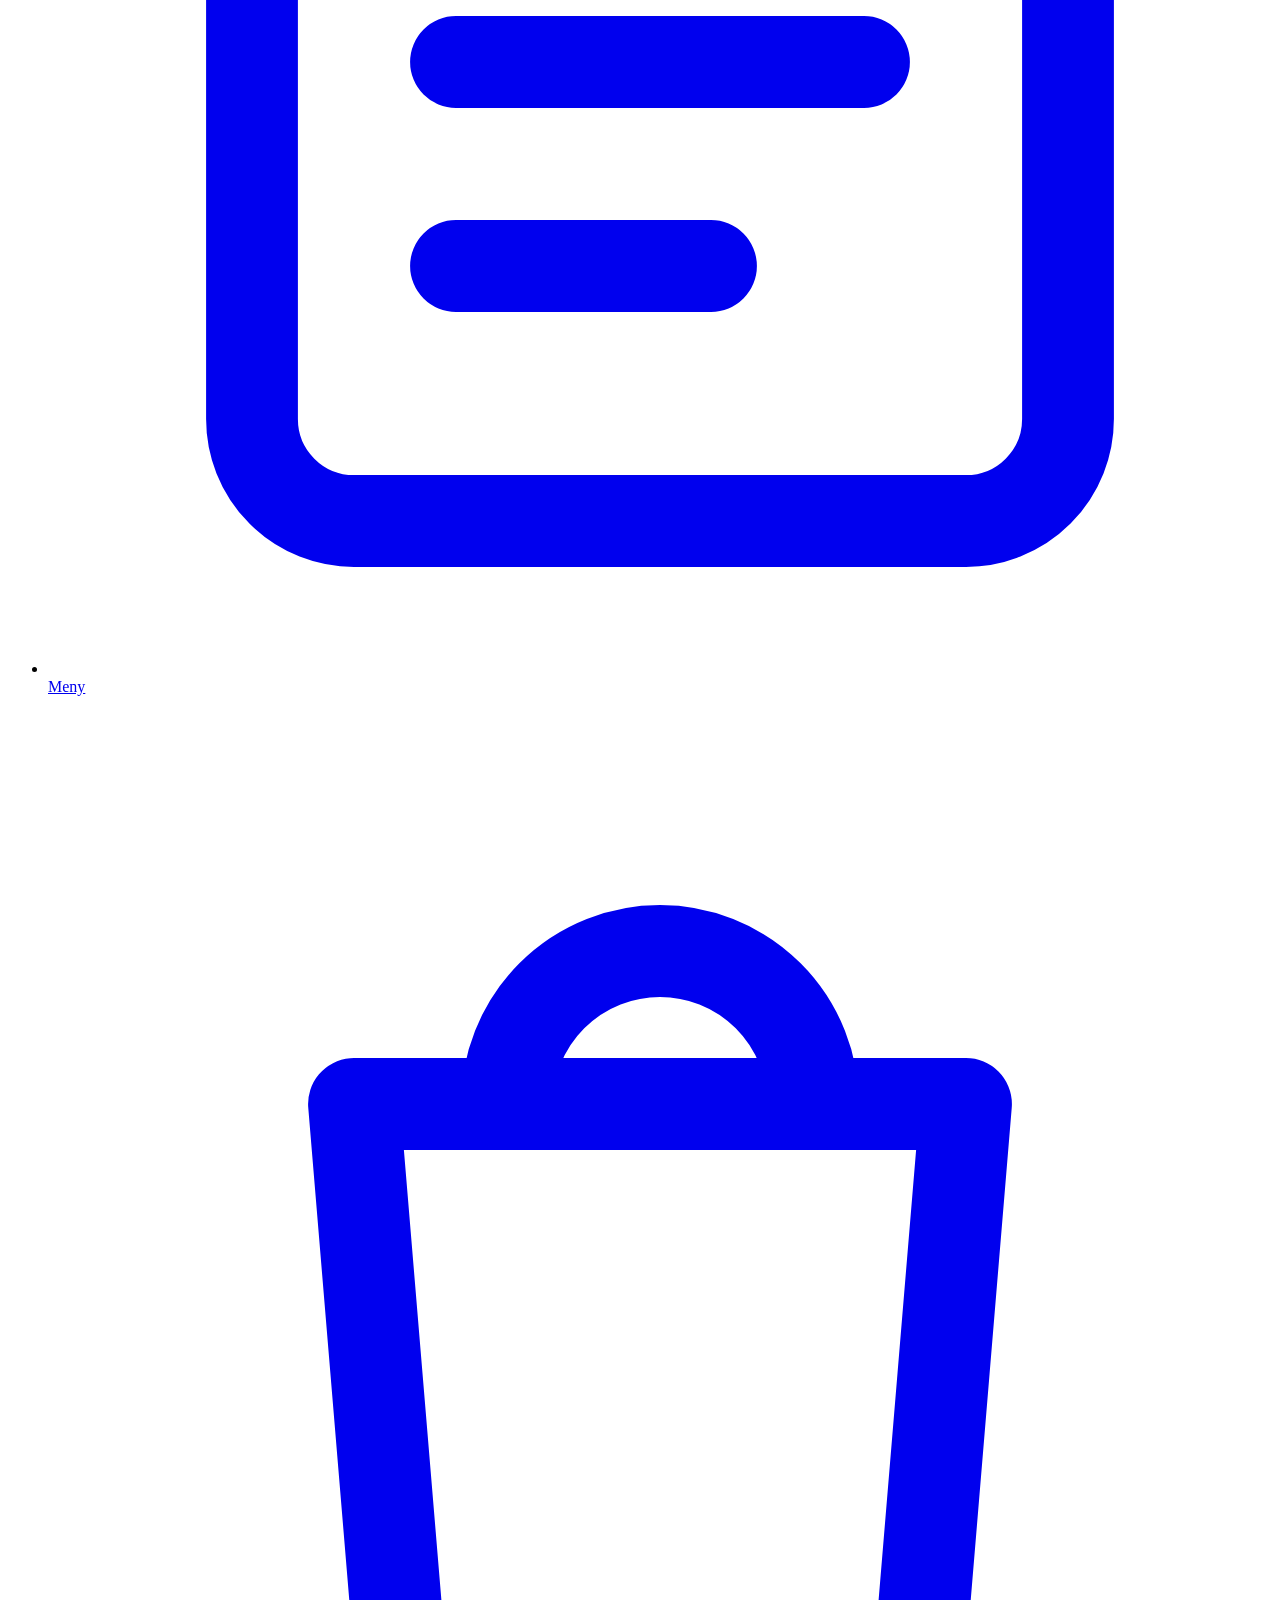
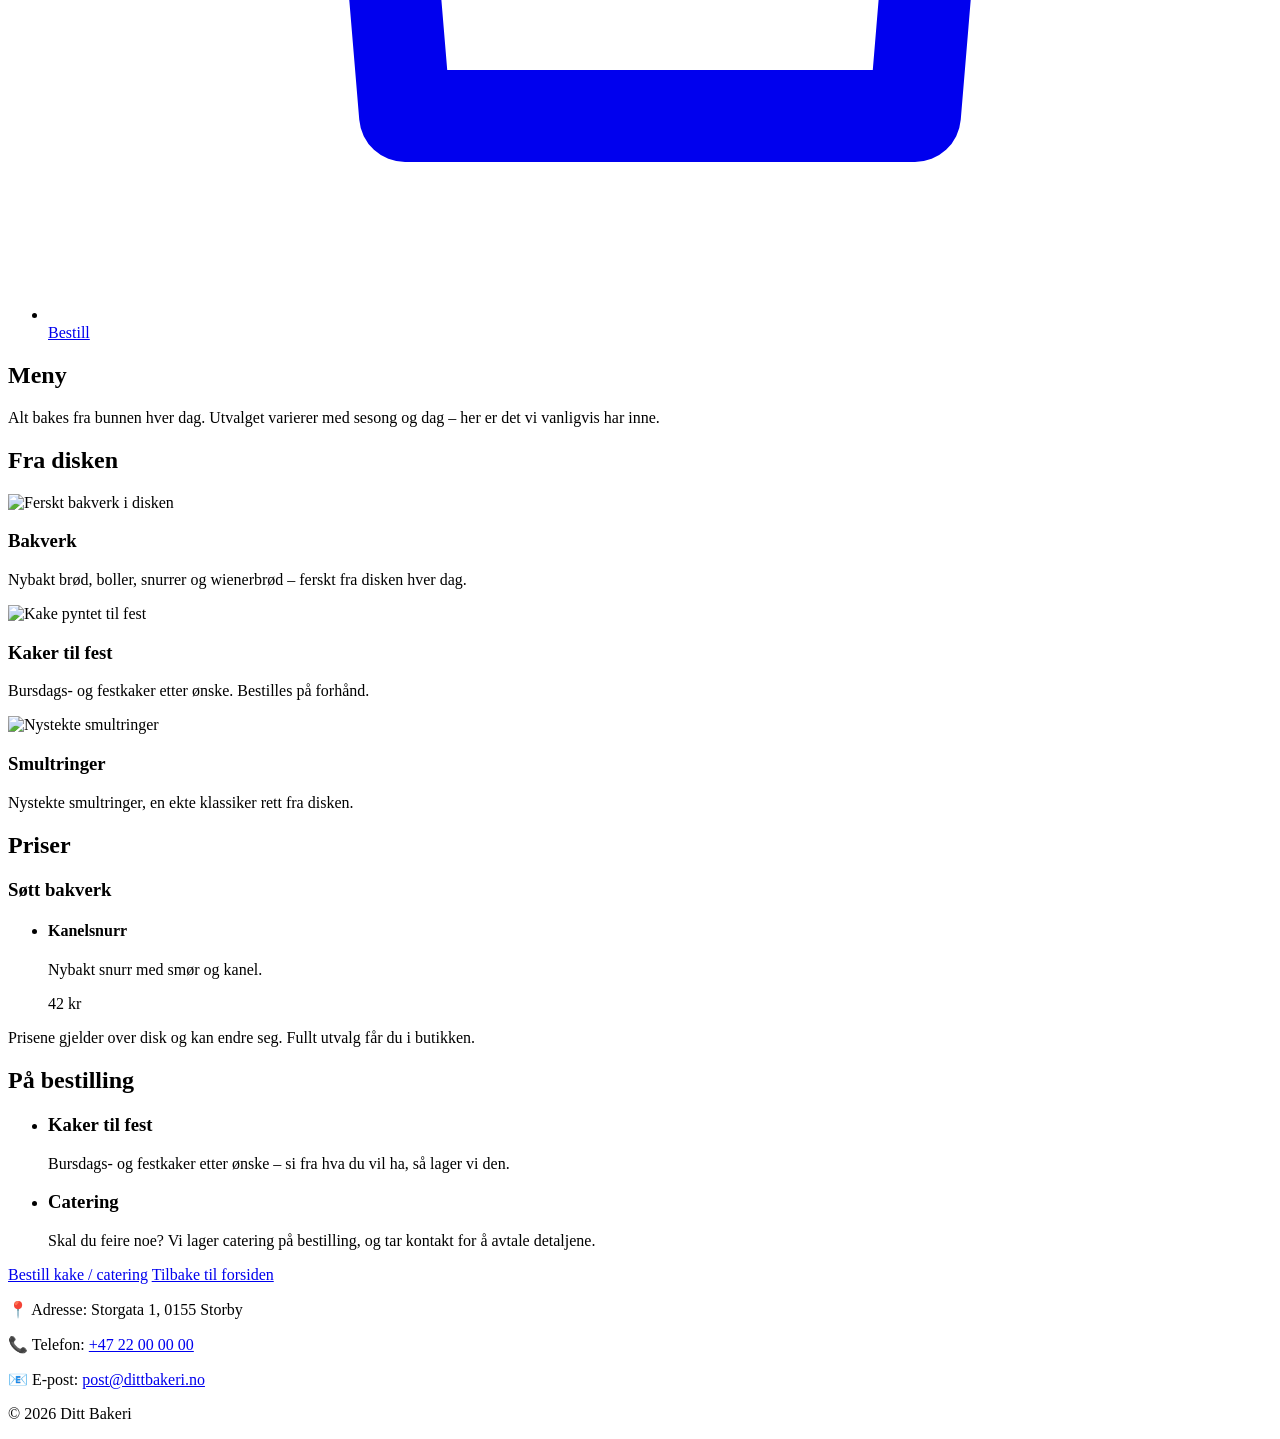
==== commit 63448e2f: "Gjor Grinaker om til en instans av bakeri-mal All delt kode (CSS, JS, generiske illustrasjoner) komm" ====
--- a/Meny.html
+++ b/Meny.html
@@ -3,28 +3,23 @@
 <head>
   <meta charset="UTF-8">
   <meta name="viewport" content="width=device-width, initial-scale=1.0">
-  <meta name="description" content="Menyen hos Grinaker bakeri i Brandbu: brød og rundstykker, søtt bakverk, kaker, kaffe og catering. Alt bakes fra bunnen hver dag.">
 
-  <!-- MIDLERTIDIG: holder siden utenfor Google så lenge varene og prisene
-       lenger ned er plassholdere. Uten denne kan folk som googler
-       «Grinaker bakeri priser» lande her og tro at de oppdiktede prisene
-       er ekte.
-       FJERN denne linjen (og legg Meny.html tilbake i sitemap.xml) når
-       bakeriets faktiske utvalg og priser er lagt inn. -->
+  <!-- ═══ GENERERT AV verktoy/publiser.html – ikke rediger for hånd ═══ -->
+  <title>Meny – Grinaker bakeri</title>
+  <meta name="description" content="Menyen hos Grinaker bakeri. Prisene gjelder over disk og kan endre seg. Fullt utvalg får du i butikken.">
+
+  <!-- side.menyNoindex = true i config.js: holder menysiden utenfor Google.
+       Bruk det mens prisene er plassholdere. Husk å sette den til false
+       – og legge Meny.html tilbake i sitemap.xml – når tallene er ekte. -->
   <meta name="robots" content="noindex, follow">
 
-  <title>Meny – Grinaker bakeri i Brandbu</title>
   <link rel="canonical" href="https://oskaraaserud-dev.github.io/grinaker-bakeri/Meny.html">
-  <link rel="icon" href="Bilder/logo.svg" type="image/svg+xml">
-  <link rel="preconnect" href="https://fonts.googleapis.com">
-  <link rel="preconnect" href="https://fonts.gstatic.com" crossorigin>
-  <link href="https://fonts.googleapis.com/css2?family=Quicksand:wght@500;600;700&display=swap" rel="stylesheet">
-  <link rel="stylesheet" href="CSS/style.css">
+  <link rel="icon" href="mal/Bilder/logo.svg" type="image/svg+xml">
   <meta property="og:type" content="website">
   <meta property="og:site_name" content="Grinaker bakeri">
   <meta property="og:locale" content="nb_NO">
   <meta property="og:title" content="Meny – Grinaker bakeri">
-  <meta property="og:description" content="Brød og rundstykker, søtt bakverk, kaker, kaffe og catering i Brandbu på Hadeland.">
+  <meta property="og:description" content="Menyen hos Grinaker bakeri. Prisene gjelder over disk og kan endre seg. Fullt utvalg får du i butikken.">
   <meta property="og:url" content="https://oskaraaserud-dev.github.io/grinaker-bakeri/Meny.html">
   <meta property="og:image" content="https://oskaraaserud-dev.github.io/grinaker-bakeri/Bilder/delingsbilde.png">
   <meta property="og:image:width" content="1200">
@@ -32,14 +27,25 @@
   <meta property="og:image:alt" content="Grinaker bakeri – bakeri og kafé i Brandbu">
   <meta name="twitter:card" content="summary_large_image">
   <meta name="twitter:image" content="https://oskaraaserud-dev.github.io/grinaker-bakeri/Bilder/delingsbilde.png">
+  <!-- ═══════════════════ SLUTT GENERERT BLOKK ═══════════════════ -->
+
+  <link rel="preconnect" href="https://fonts.googleapis.com">
+  <link rel="preconnect" href="https://fonts.gstatic.com" crossorigin>
+  <link href="https://fonts.googleapis.com/css2?family=Quicksand:wght@500;600;700&display=swap" rel="stylesheet">
+  <link rel="stylesheet" href="mal/CSS/style.css">
+
+  <script src="config.js"></script>
+  <script src="mal/JS/mal.js"></script>
+
   <noscript><style>.reveal{opacity:1;transform:none}</style></noscript>
 </head>
 <body>
   <a class="skip-link" href="#innhold">Hopp til innhold</a>
+
   <header>
-    <a class="brand" href="index.html" aria-label="Grinaker bakeri – til forsiden">
-      <img src="Bilder/logo.svg" alt="" class="header-logo" width="48" height="48">
-      <h1>Grinaker bakeri</h1>
+    <a class="brand" href="index.html" aria-label="Til forsiden">
+      <img src="mal/Bilder/logo.svg" data-bak-src="bilder.logo" alt="" class="header-logo" width="48" height="48">
+      <h1 data-bak="bedrift.navn">Ditt Bakeri</h1>
     </a>
 
     <nav class="kjevle-nav" aria-label="Hovednavigasjon">
@@ -88,27 +94,25 @@
 
     <section class="hero">
       <h2>Meny</h2>
-      <p class="seksjon-ingress">Alt bakes fra bunnen hver dag. Utvalget varierer med sesong og dag – her er det vi vanligvis har inne.</p>
+      <p class="seksjon-ingress" data-bak="meny.ingress">Alt bakes fra bunnen hver dag. Utvalget varierer med sesong og dag – her er det vi vanligvis har inne.</p>
     </section>
 
-    <!-- ===== FRA DISKEN: visuell smakebit ===== -->
+    <!-- ===== FRA DISKEN: visuell smakebit (config.produkter) ===== -->
     <section class="reveal">
       <h2>Fra disken</h2>
       <div class="produkt-grid">
         <article class="produkt-kort">
-          <img src="Bilder/bakverk.jpg" alt="Ferskt bakverk i disken hos Grinaker bakeri" class="produkt-bilde" width="960" height="960" loading="lazy">
+          <img src="mal/Bilder/produkt.svg" alt="Ferskt bakverk i disken" class="produkt-bilde" width="800" height="800" loading="lazy">
           <h3>Bakverk</h3>
           <p>Nybakt brød, boller, snurrer og wienerbrød – ferskt fra disken hver dag.</p>
         </article>
-
         <article class="produkt-kort">
-          <img src="Bilder/kake.jpg" alt="Hvit sjokoladekake pyntet med roser fra Grinaker bakeri" class="produkt-bilde" width="1999" height="1111" loading="lazy">
+          <img src="mal/Bilder/produkt.svg" alt="Kake pyntet til fest" class="produkt-bilde" width="800" height="800" loading="lazy">
           <h3>Kaker til fest</h3>
           <p>Bursdags- og festkaker etter ønske. Bestilles på forhånd.</p>
         </article>
-
         <article class="produkt-kort">
-          <img src="Bilder/smultringer.jpg" alt="Nystekte smultringer på fat hos Grinaker bakeri" class="produkt-bilde" width="1139" height="1600" loading="lazy">
+          <img src="mal/Bilder/produkt.svg" alt="Nystekte smultringer" class="produkt-bilde" width="800" height="800" loading="lazy">
           <h3>Smultringer</h3>
           <p>Nystekte smultringer, en ekte klassiker rett fra disken.</p>
         </article>
@@ -116,153 +120,40 @@
     </section>
 
     <!-- ===== PRISER =====
-      ┌─────────────────────────────────────────────────────────────────────┐
-      │  OBS: MIDLERTIDIGE PLASSHOLDERPRISER OG -VARER – IKKE EKTE.         │
-      │  Både varelinjene og prisene under er funnet på til utkastet, kun   │
-      │  satt til realistiske nivåer for å vise hvordan menyen ser ut.      │
-      │                                                                     │
-      │  MÅ erstattes med Grinaker bakeris faktiske utvalg og priser før    │
-      │  siden tas i bruk som bakeriets offisielle nettside. Ellers møter   │
-      │  kunder noe helt annet i disken enn det som står her.               │
-      │                                                                     │
-      │  SLIK UTVIDER DU MENYEN:                                            │
-      │  - Ny kategori: kopier en hel <div class="menygruppe">-blokk.       │
-      │  - Ny vare:     kopier én <li class="prisrad">-linje.               │
-      │  Alt av layout følger automatisk – ingen CSS-endring nødvendig.     │
-      └─────────────────────────────────────────────────────────────────────┘
-    -->
+         Bygges i sin helhet fra config.meny.grupper.
+
+         SLIK UTVIDER DU MENYEN – i config.js, ikke her:
+           Ny kategori: legg til et objekt i meny.grupper[]
+           Ny vare:     legg til et objekt i den kategoriens varer[]
+         Layouten følger automatisk, uansett hvor mange varer og kategorier
+         som kommer til. Ingen CSS-endring nødvendig.
+
+         Vil du ikke vise priser i det hele tatt: sett pris: '' på hver vare. -->
     <section class="reveal" id="priser">
       <h2>Priser</h2>
 
-      <div class="menygruppe">
-        <h3 class="menygruppe__tittel">Brød og rundstykker</h3>
-        <ul class="prisliste">
-          <li class="prisrad">
-            <div class="prisrad__vare">
-              <h4>Rundstykker</h4>
-              <p>Grove eller fine, rett fra ovnen.</p>
-            </div>
-            <span class="pris">25 kr</span>
-          </li>
-          <li class="prisrad">
-            <div class="prisrad__vare">
-              <h4>Grovbrød</h4>
-              <p>Helt brød, bakt samme morgen.</p>
-            </div>
-            <span class="pris">55 kr</span>
-          </li>
-          <li class="prisrad">
-            <div class="prisrad__vare">
-              <h4>Loff</h4>
-              <p>Lys og luftig.</p>
-            </div>
-            <span class="pris">49 kr</span>
-          </li>
-        </ul>
+      <div data-bak-prisliste>
+        <div class="menygruppe">
+          <h3 class="menygruppe__tittel">Søtt bakverk</h3>
+          <ul class="prisliste">
+            <li class="prisrad">
+              <div class="prisrad__vare">
+                <h4>Kanelsnurr</h4>
+                <p>Nybakt snurr med smør og kanel.</p>
+              </div>
+              <span class="pris">42 kr</span>
+            </li>
+          </ul>
+        </div>
       </div>
 
-      <div class="menygruppe">
-        <h3 class="menygruppe__tittel">Søtt bakverk</h3>
-        <ul class="prisliste">
-          <li class="prisrad">
-            <div class="prisrad__vare">
-              <h4>Kanelsnurr</h4>
-              <p>Nybakt snurr med smør og kanel.</p>
-            </div>
-            <span class="pris">42 kr</span>
-          </li>
-          <li class="prisrad">
-            <div class="prisrad__vare">
-              <h4>Skolebrød</h4>
-              <p>Vaniljekrem og kokos.</p>
-            </div>
-            <span class="pris">42 kr</span>
-          </li>
-          <li class="prisrad">
-            <div class="prisrad__vare">
-              <h4>Wienerbrød</h4>
-              <p>Sprøtt og smørbakt.</p>
-            </div>
-            <span class="pris">45 kr</span>
-          </li>
-          <li class="prisrad">
-            <div class="prisrad__vare">
-              <h4>Smultring</h4>
-              <p>Nystekt, en ekte klassiker.</p>
-            </div>
-            <span class="pris">30 kr</span>
-          </li>
-        </ul>
-      </div>
-
-      <div class="menygruppe">
-        <h3 class="menygruppe__tittel">Kaker</h3>
-        <ul class="prisliste">
-          <li class="prisrad">
-            <div class="prisrad__vare">
-              <h4>Bløtkake</h4>
-              <p>Klassisk bløtkake med krem og bær – per stykke.</p>
-            </div>
-            <span class="pris">69 kr</span>
-          </li>
-          <li class="prisrad">
-            <div class="prisrad__vare">
-              <h4>Sjokoladekake</h4>
-              <p>Saftig, med sjokoladeglasur – per stykke.</p>
-            </div>
-            <span class="pris">65 kr</span>
-          </li>
-          <li class="prisrad">
-            <div class="prisrad__vare">
-              <h4>Hel bløtkake til fest</h4>
-              <p>Bestilles på forhånd. Pris etter størrelse og pynt.</p>
-            </div>
-            <span class="pris">fra 595 kr</span>
-          </li>
-        </ul>
-      </div>
-
-      <div class="menygruppe">
-        <h3 class="menygruppe__tittel">Kafé og drikke</h3>
-        <ul class="prisliste">
-          <li class="prisrad">
-            <div class="prisrad__vare">
-              <h4>Kaffe</h4>
-              <p>Traktet kaffe. Påfyll er gratis når du sitter inne.</p>
-            </div>
-            <span class="pris">39 kr</span>
-          </li>
-          <li class="prisrad">
-            <div class="prisrad__vare">
-              <h4>Kaffe latte</h4>
-              <p>Espresso med dampet melk.</p>
-            </div>
-            <span class="pris">52 kr</span>
-          </li>
-          <li class="prisrad">
-            <div class="prisrad__vare">
-              <h4>Cappuccino</h4>
-              <p>Espresso med melkeskum.</p>
-            </div>
-            <span class="pris">49 kr</span>
-          </li>
-          <li class="prisrad">
-            <div class="prisrad__vare">
-              <h4>Te</h4>
-              <p>Utvalg av sorter.</p>
-            </div>
-            <span class="pris">35 kr</span>
-          </li>
-        </ul>
-      </div>
-
-      <p class="meny-note">Prisene gjelder over disk og kan endre seg. Fullt utvalg får du i butikken – ring gjerne på <a class="kontakt-lenke" href="tel:+4761330329">+47 61 33 03 29</a> hvis du lurer på om vi har noe bestemt inne.</p>
+      <p class="meny-note" data-bak-rik="meny.note">Prisene gjelder over disk og kan endre seg. Fullt utvalg får du i butikken.</p>
     </section>
 
-    <!-- ===== PÅ BESTILLING ===== -->
+    <!-- ===== PÅ BESTILLING (config.meny.paaBestilling) ===== -->
     <section class="reveal">
       <h2>På bestilling</h2>
-      <ul class="meny-kategorier">
+      <ul class="meny-kategorier" data-bak-bestilling>
         <li class="meny-kategori">
           <h3>Kaker til fest</h3>
           <p>Bursdags- og festkaker etter ønske – si fra hva du vil ha, så lager vi den.</p>
@@ -282,12 +173,13 @@
   </main>
 
   <footer>
-    <p><span aria-hidden="true">📍</span> <span class="sr-only">Adresse:</span> Storlinna 48, 2760 Brandbu</p>
-    <p><span aria-hidden="true">📞</span> <span class="sr-only">Telefon:</span> <a class="kontakt-lenke" href="tel:+4761330329">+47 61 33 03 29</a></p>
-    <p><span aria-hidden="true">📧</span> <span class="sr-only">E-post:</span> <a class="kontakt-lenke" href="mailto:grinakerbaker@gmail.com">grinakerbaker@gmail.com</a></p>
-    <p>© 2026 Grinaker bakeri</p>
-    <a href="https://www.facebook.com/p/Grinaker-Bakeri-As-100084157203045/" target="_blank" rel="noopener noreferrer">Facebook</a>
+    <p><span aria-hidden="true">📍</span> <span class="sr-only">Adresse:</span> <span data-bak-adresse>Storgata 1, 0155 Storby</span></p>
+    <p><span aria-hidden="true">📞</span> <span class="sr-only">Telefon:</span> <a class="kontakt-lenke" data-bak-tel="kontakt.telefonTel" data-bak="kontakt.telefon" href="tel:+4722000000">+47 22 00 00 00</a></p>
+    <p><span aria-hidden="true">📧</span> <span class="sr-only">E-post:</span> <a class="kontakt-lenke" data-bak-epost="kontakt.epost" data-bak="kontakt.epost" href="mailto:post@dittbakeri.no">post@dittbakeri.no</a></p>
+    <p>© <span data-bak="bedrift.aarstall">2026</span> <span data-bak="bedrift.navn">Ditt Bakeri</span></p>
+    <span data-bak-sosialt></span>
   </footer>
-  <script src="JS/main.js"></script>
+
+  <script src="mal/JS/main.js"></script>
 </body>
 </html>
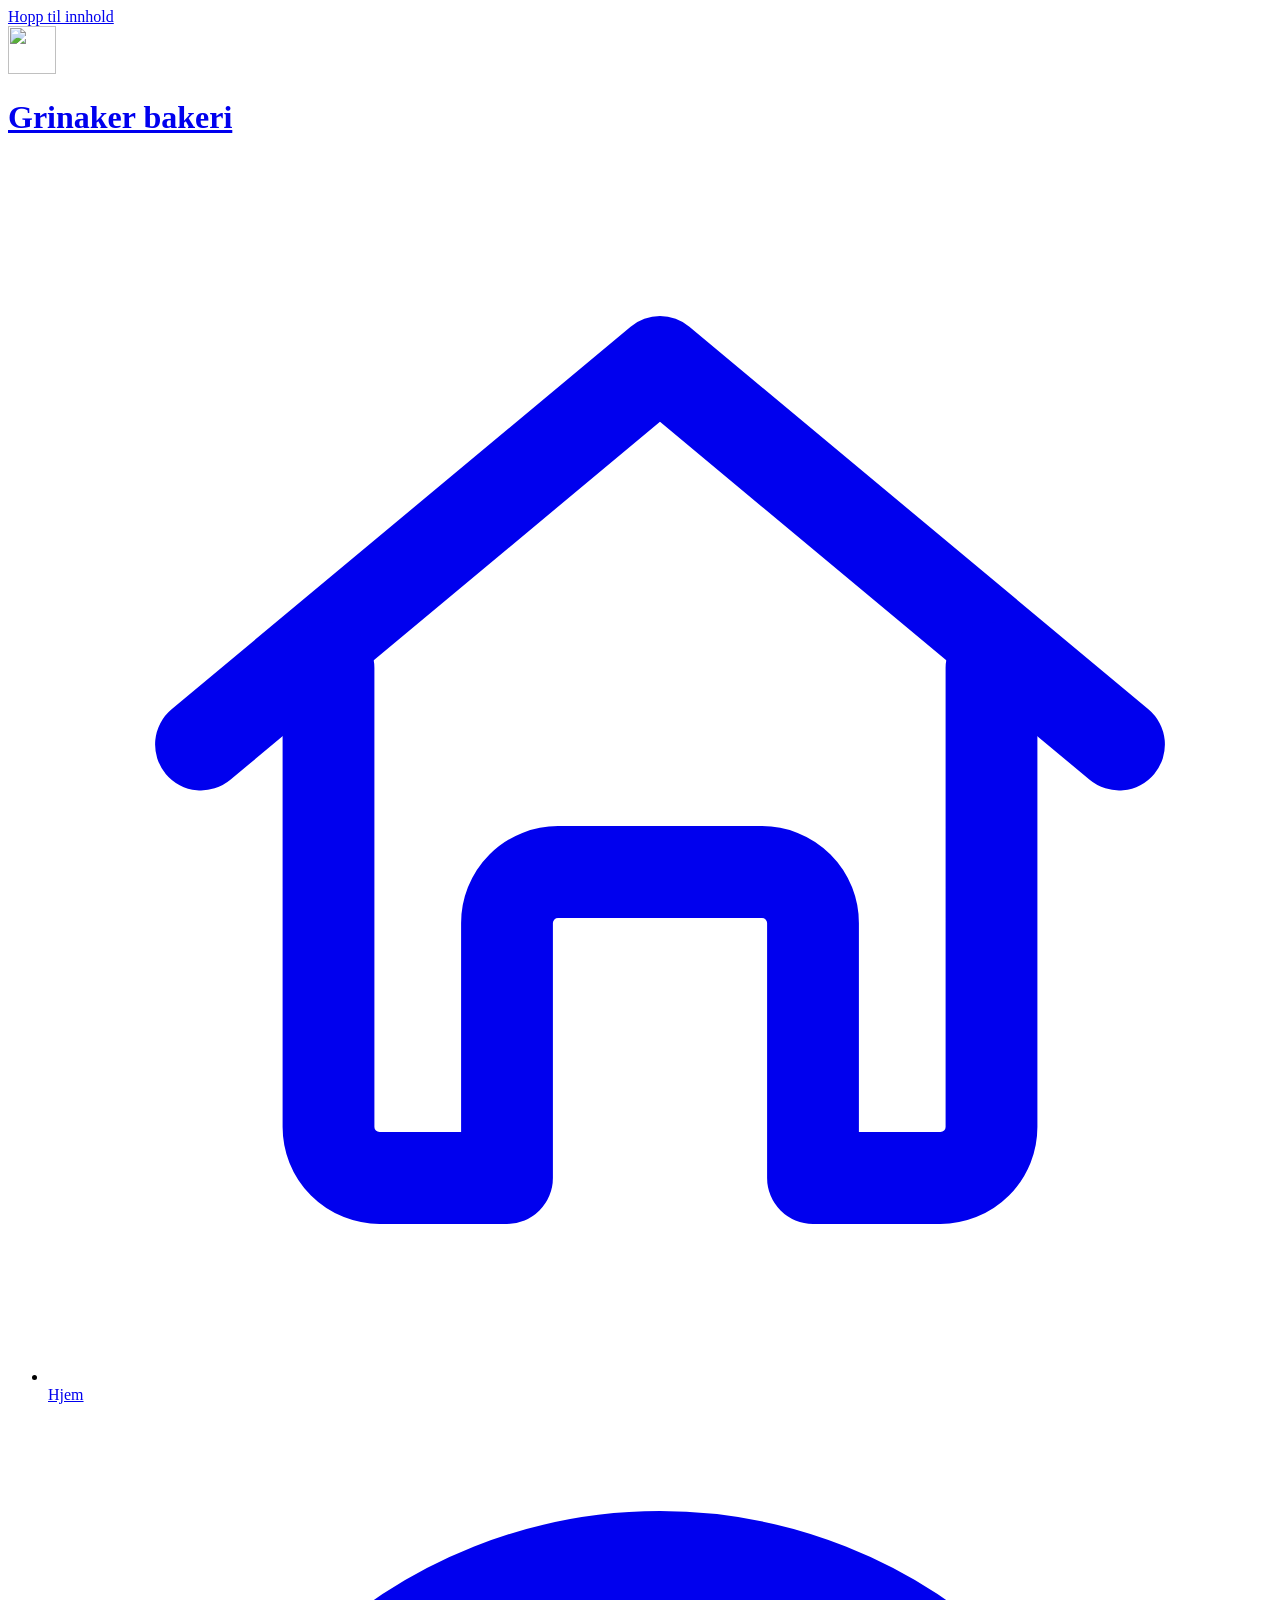
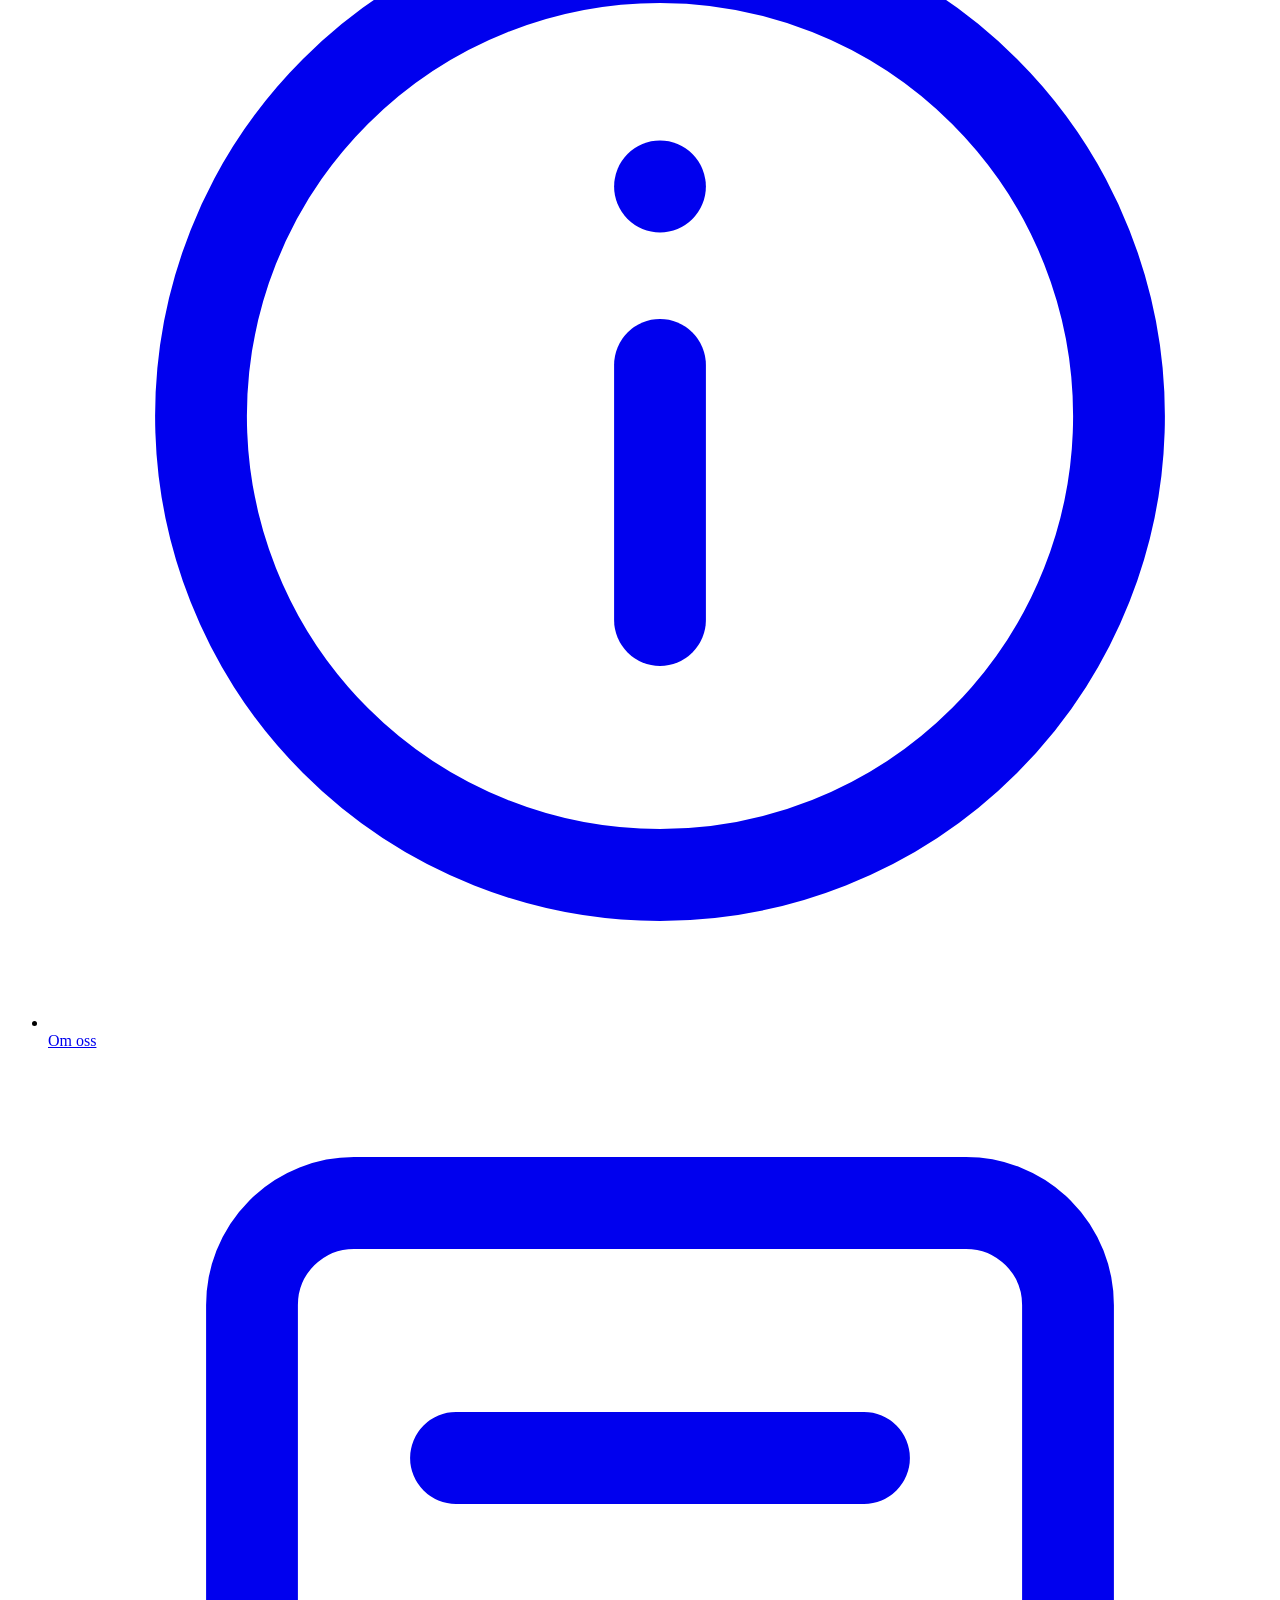
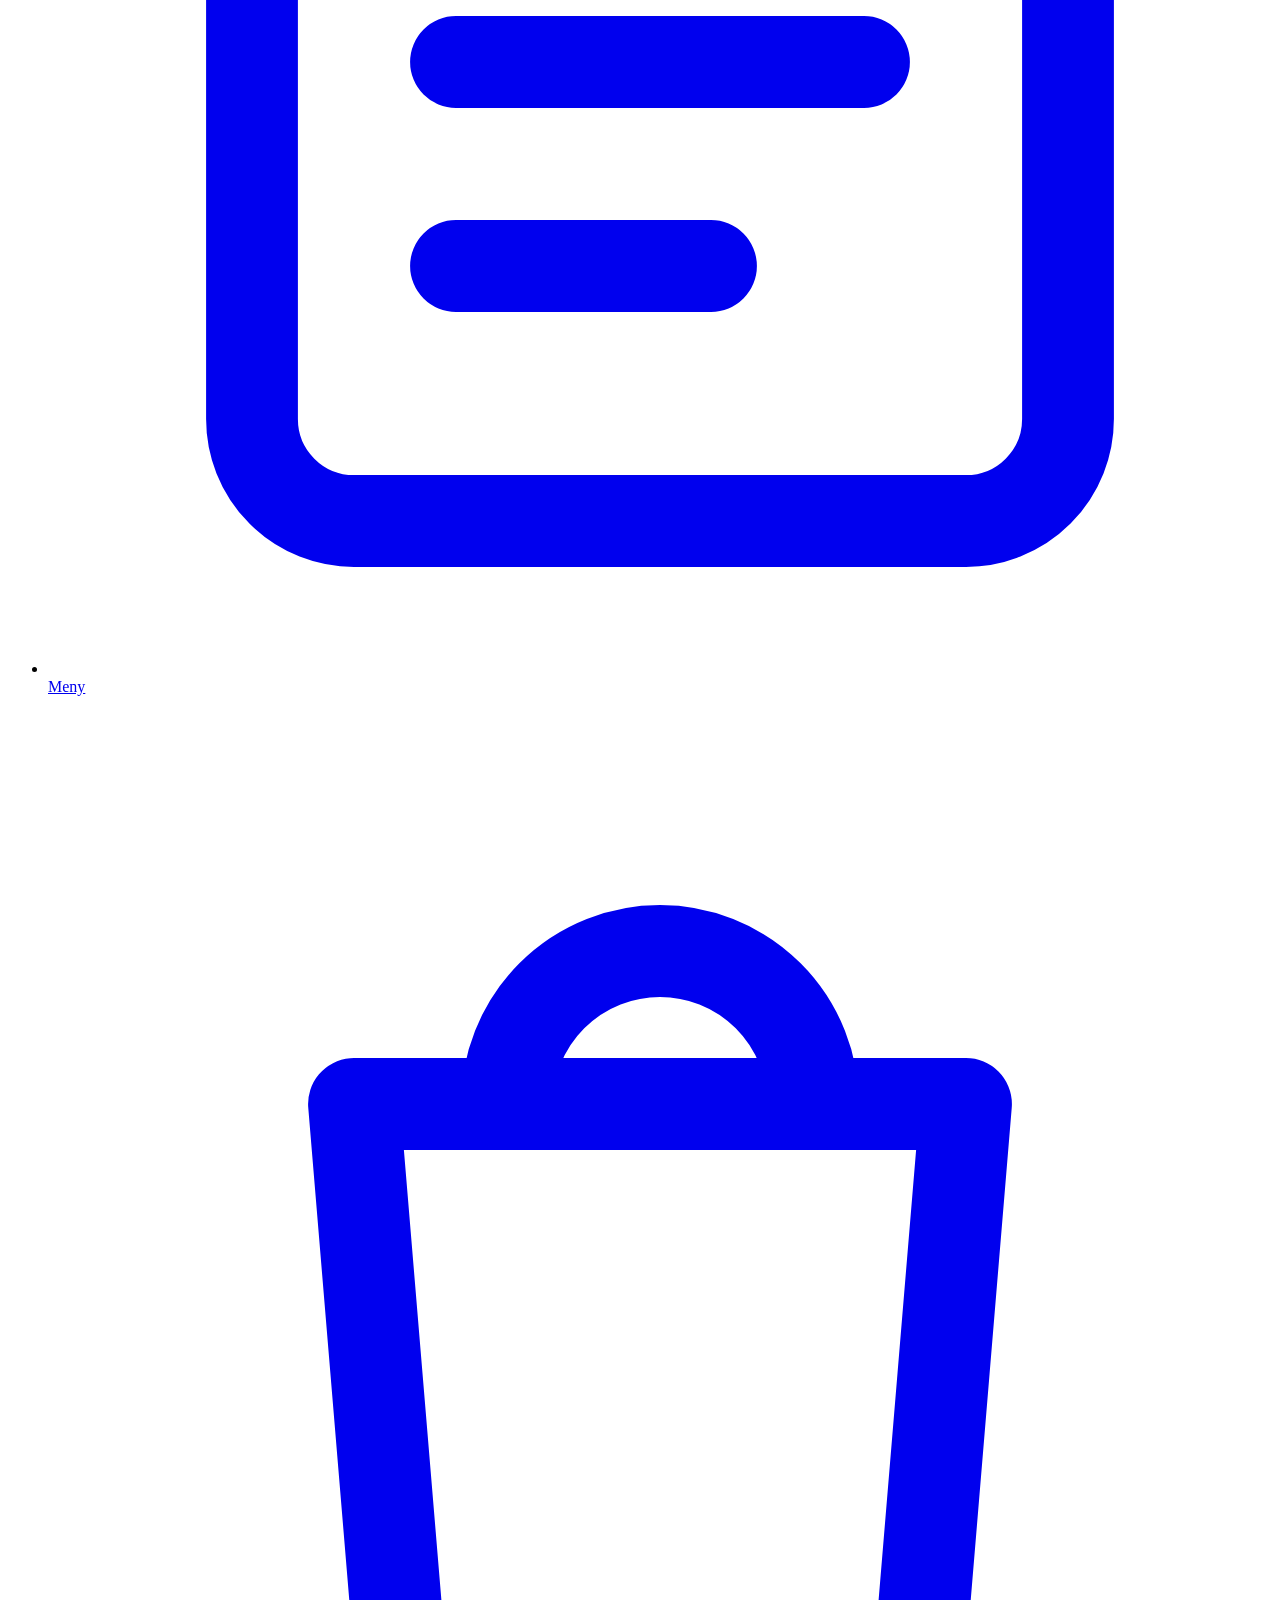
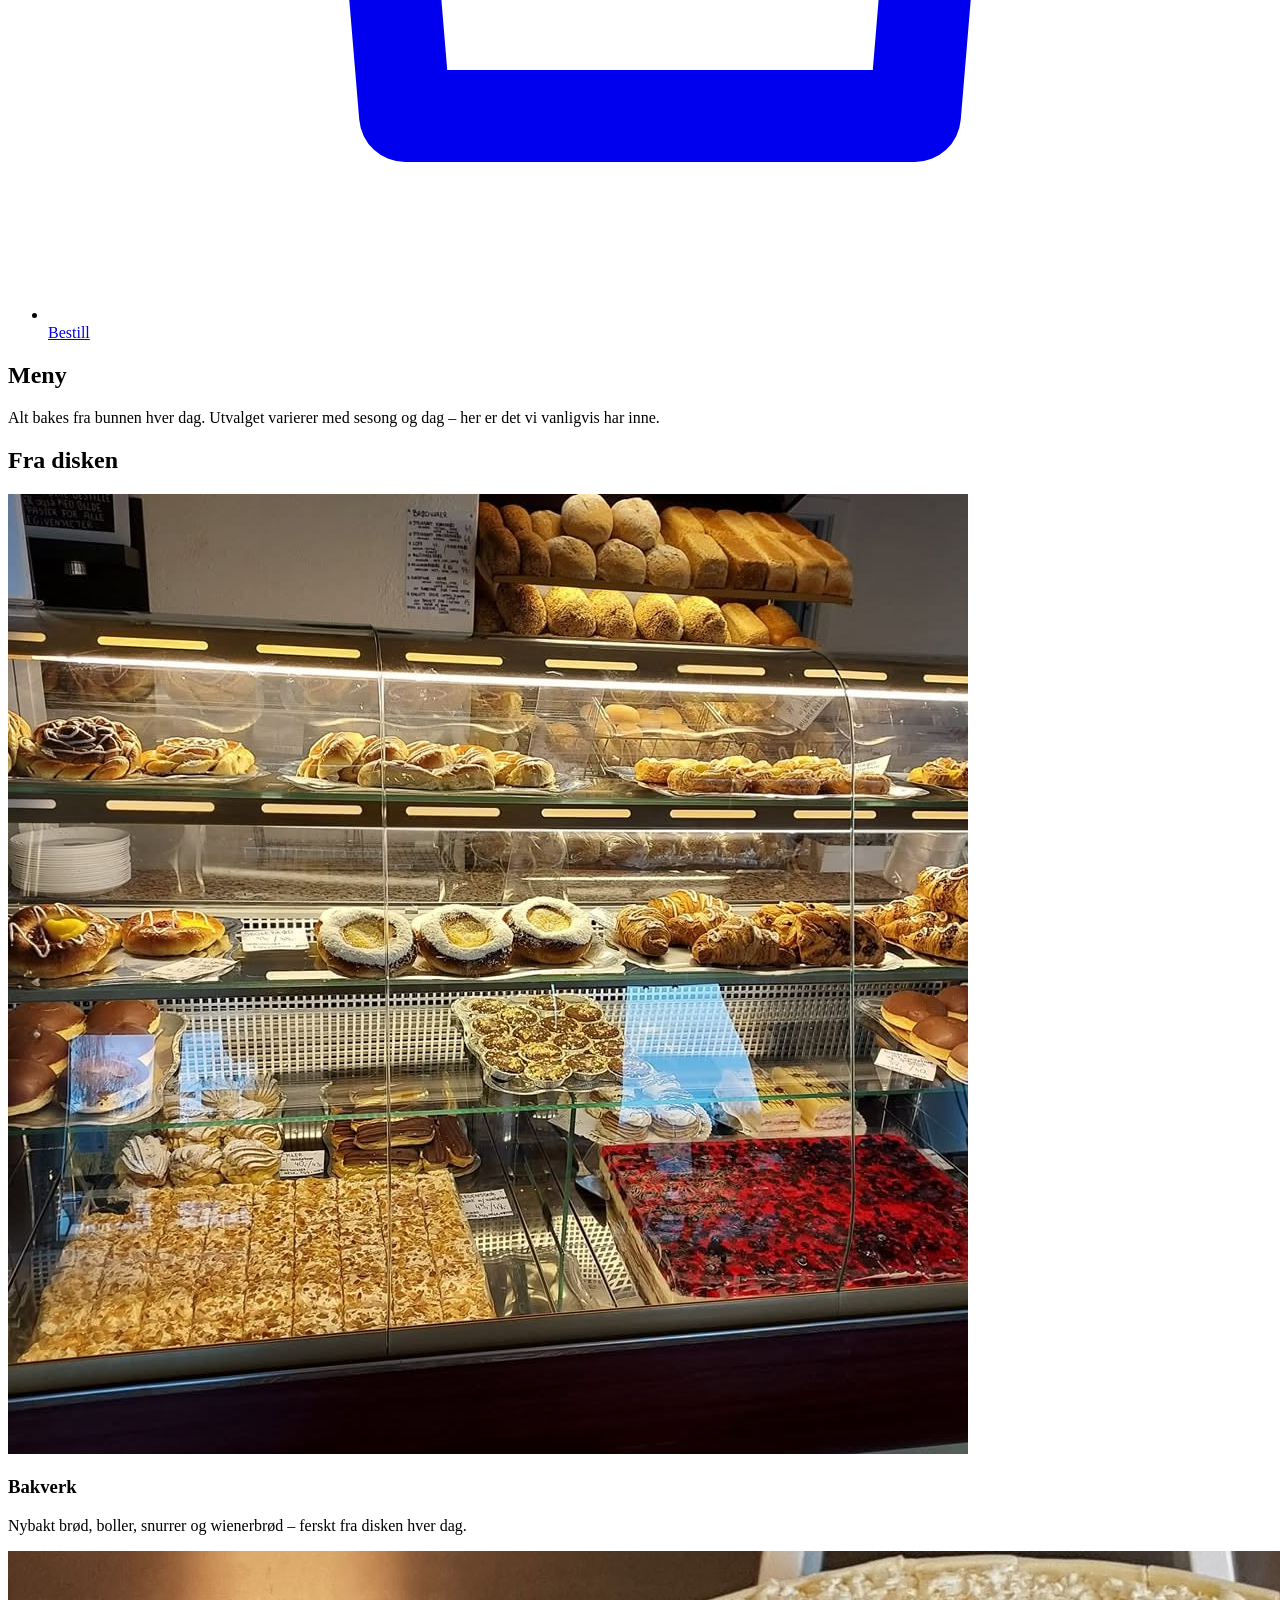
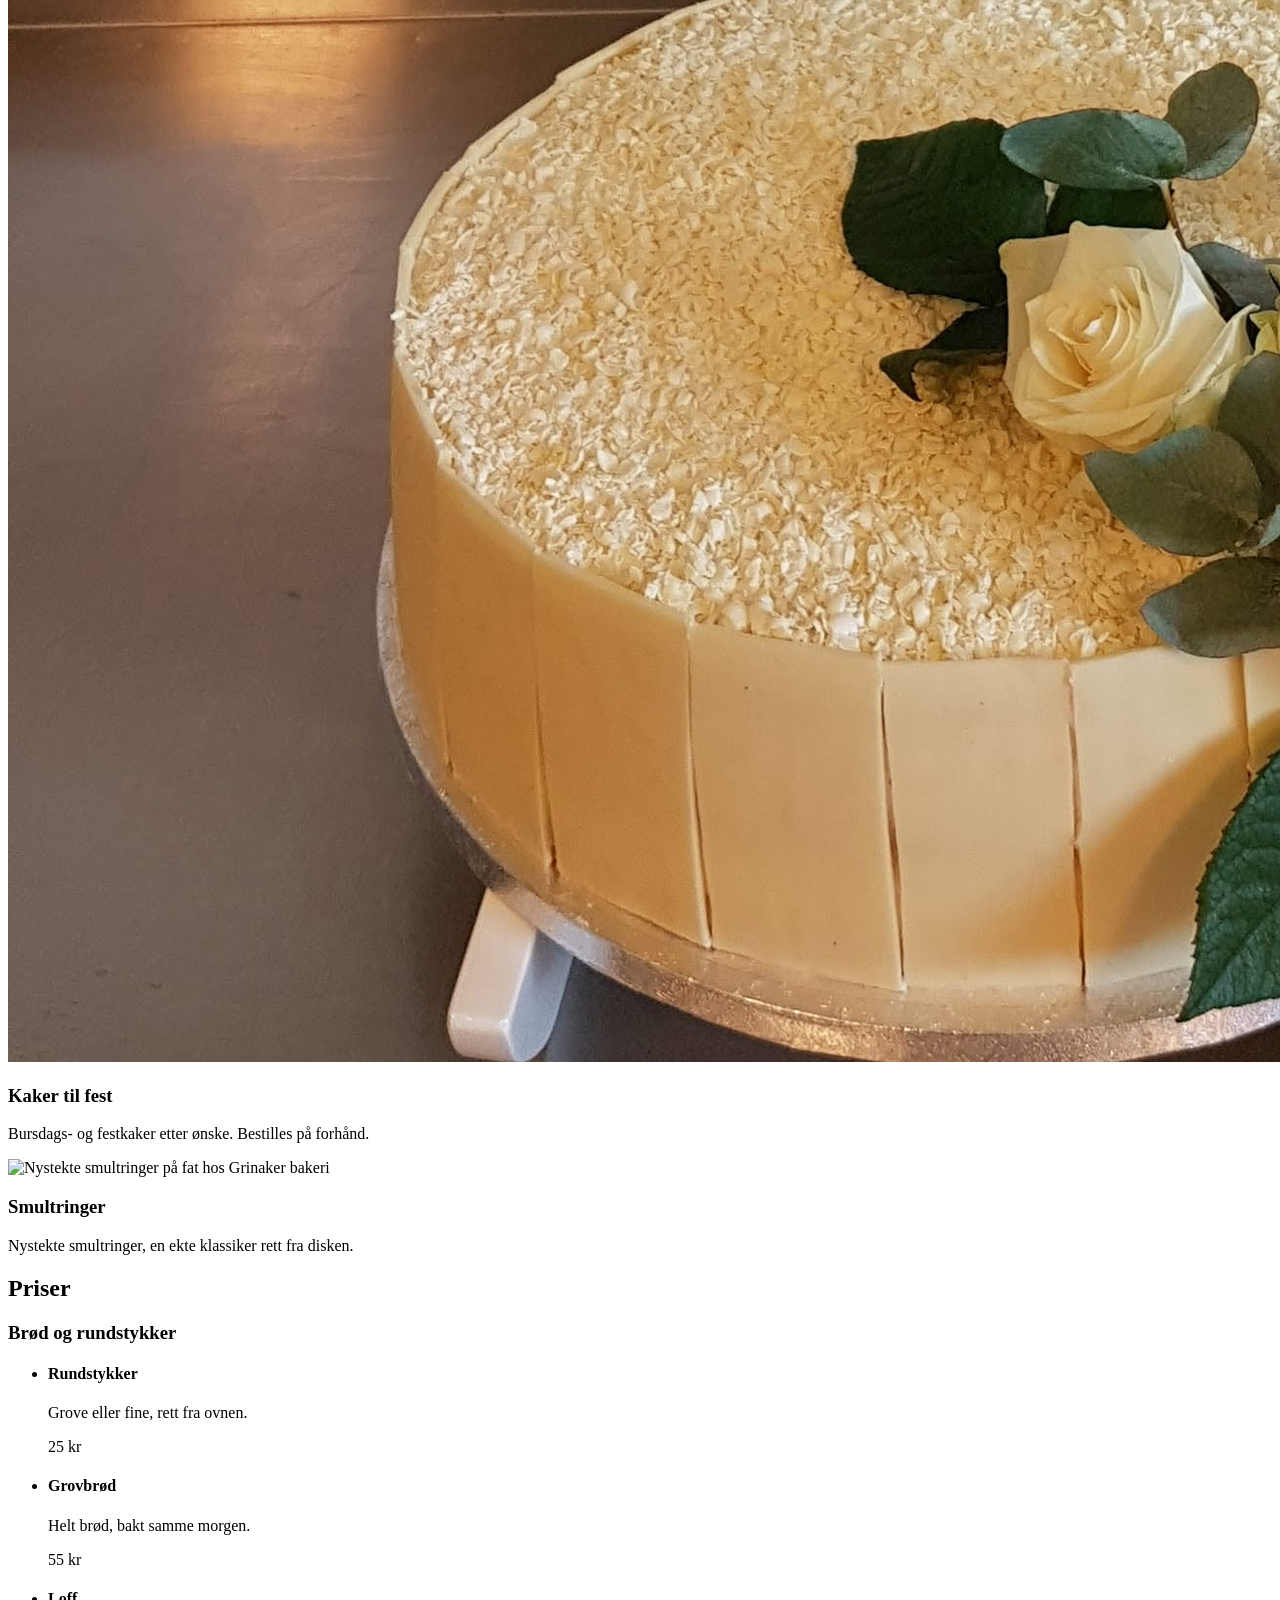
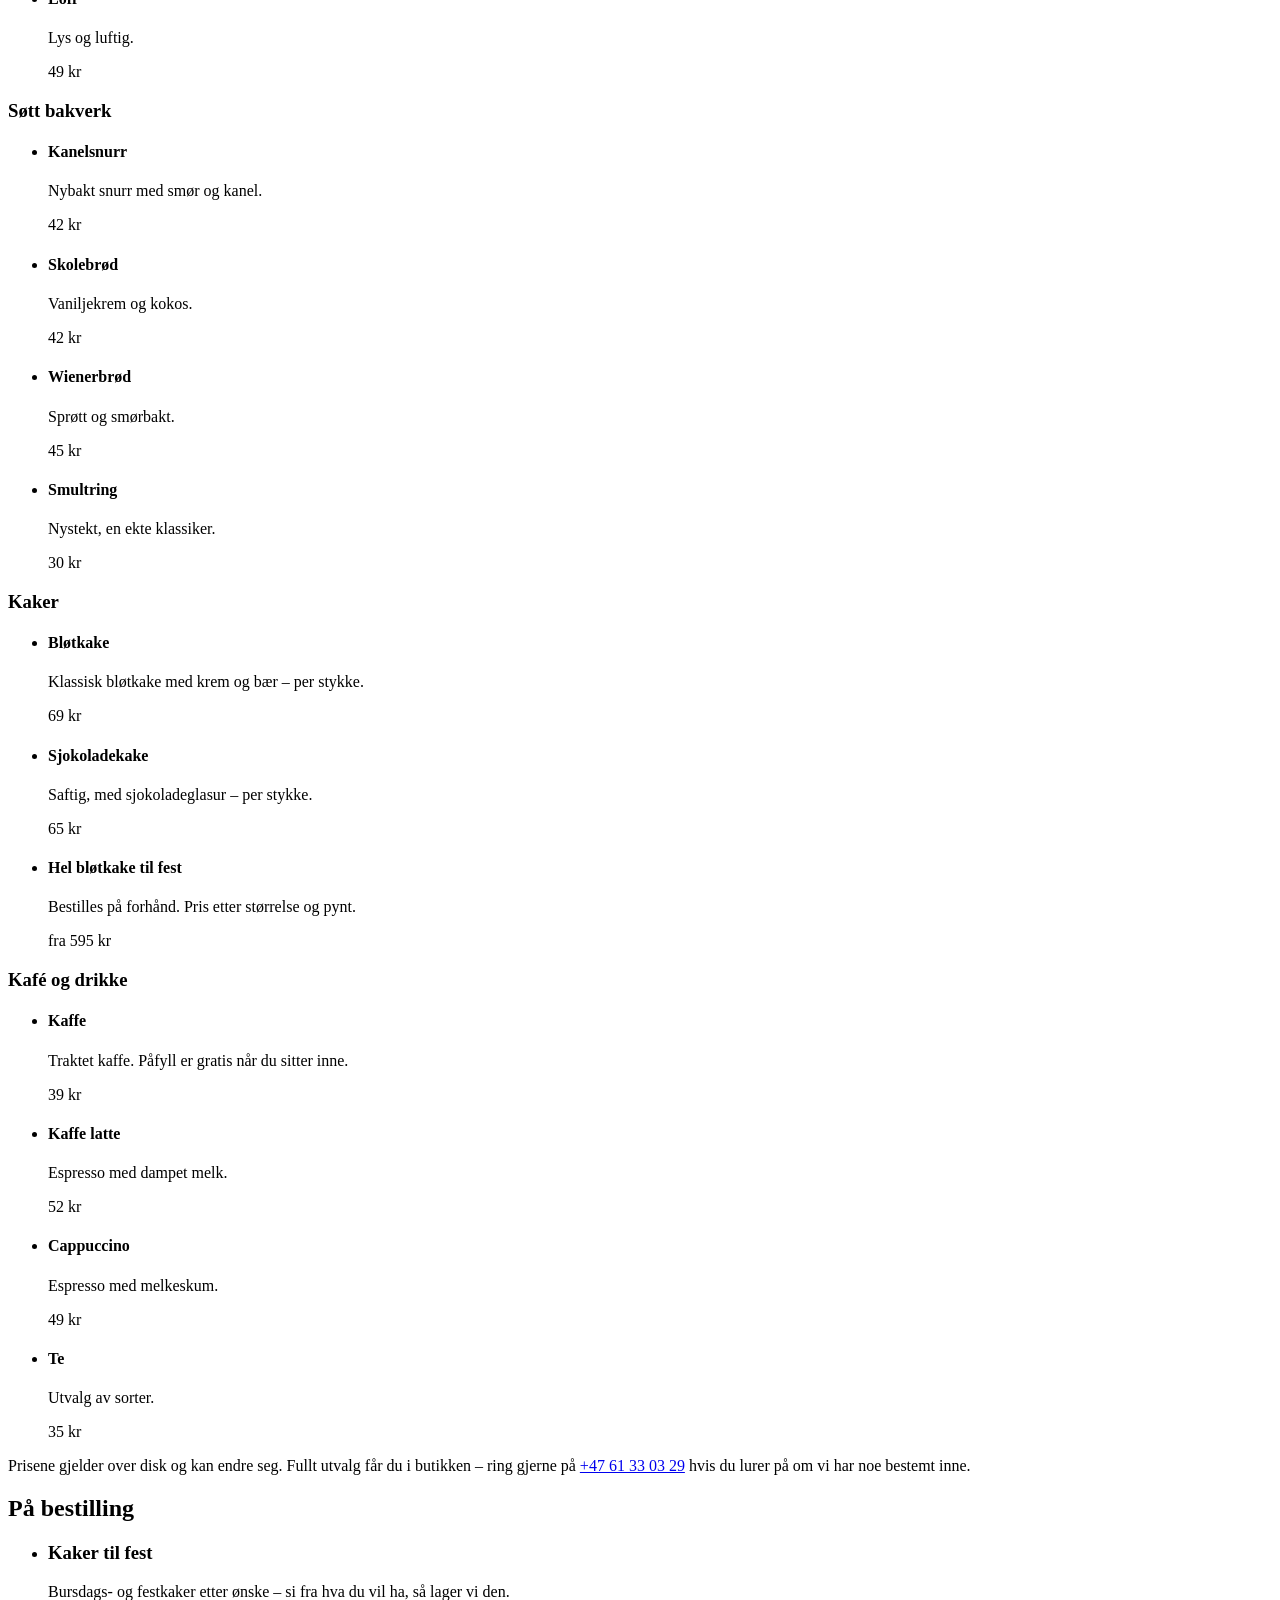
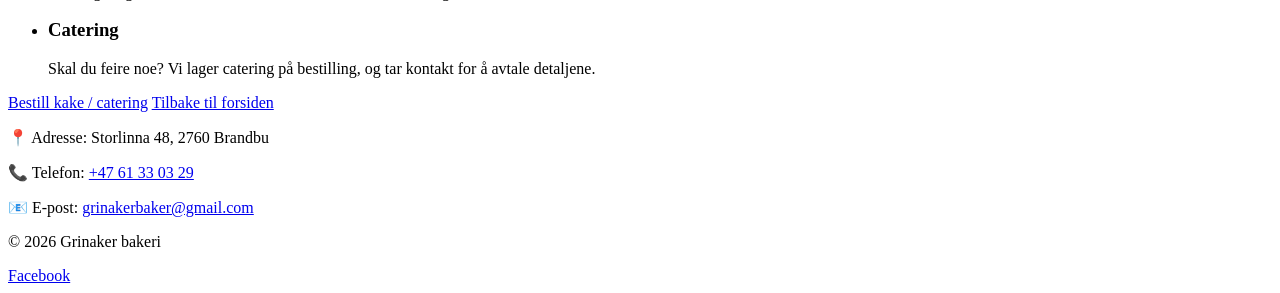
==== commit 33400fcf: "Bak Grinakers data inn i HTML-skallene Skallene arvet malens generiske fallback-tekst. JS byttet den" ====
--- a/Meny.html
+++ b/Meny.html
@@ -1,6 +1,5 @@
 <!DOCTYPE html>
-<html lang="nb">
-<head>
+<html lang="nb" style="--brun-mork: #3b1f0e; --brun: #8B4513; --krem: #f5f0eb; --gul: #f5c842; --gul-lys: #ffd966; --tekst-dempet: #5a4636; --kantlinje: #e7dccd; --brun-mork-rgb: 59, 31, 14; --brun-rgb: 139, 69, 19; --hero-bilde: url(&quot;file:///C:/Users/oskar/Prosjekter/grinaker-bakeri/Bilder/hero.jpg&quot;);"><head>
   <meta charset="UTF-8">
   <meta name="viewport" content="width=device-width, initial-scale=1.0">
 
@@ -30,8 +29,8 @@
   <!-- ═══════════════════ SLUTT GENERERT BLOKK ═══════════════════ -->
 
   <link rel="preconnect" href="https://fonts.googleapis.com">
-  <link rel="preconnect" href="https://fonts.gstatic.com" crossorigin>
-  <link href="https://fonts.googleapis.com/css2?family=Quicksand:wght@500;600;700&display=swap" rel="stylesheet">
+  <link rel="preconnect" href="https://fonts.gstatic.com" crossorigin="">
+  <link href="https://fonts.googleapis.com/css2?family=Quicksand:wght@500;600;700&amp;display=swap" rel="stylesheet">
   <link rel="stylesheet" href="mal/CSS/style.css">
 
   <script src="config.js"></script>
@@ -45,7 +44,7 @@
   <header>
     <a class="brand" href="index.html" aria-label="Til forsiden">
       <img src="mal/Bilder/logo.svg" data-bak-src="bilder.logo" alt="" class="header-logo" width="48" height="48">
-      <h1 data-bak="bedrift.navn">Ditt Bakeri</h1>
+      <h1 data-bak="bedrift.navn">Grinaker bakeri</h1>
     </a>
 
     <nav class="kjevle-nav" aria-label="Hovednavigasjon">
@@ -55,7 +54,7 @@
         <li>
           <a href="index.html#hjem" class="kjevle-link">
             <span class="kjevle-icon-wrap">
-              <svg viewBox="0 0 24 24" fill="none" stroke="currentColor" stroke-width="1.8" stroke-linecap="round" stroke-linejoin="round" aria-hidden="true"><path d="M3 11.5 12 4l9 7.5"/><path d="M5.5 10v9a1 1 0 0 0 1 1H9v-5a1 1 0 0 1 1-1h4a1 1 0 0 1 1 1v5h2.5a1 1 0 0 0 1-1v-9"/></svg>
+              <svg viewBox="0 0 24 24" fill="none" stroke="currentColor" stroke-width="1.8" stroke-linecap="round" stroke-linejoin="round" aria-hidden="true"><path d="M3 11.5 12 4l9 7.5"></path><path d="M5.5 10v9a1 1 0 0 0 1 1H9v-5a1 1 0 0 1 1-1h4a1 1 0 0 1 1 1v5h2.5a1 1 0 0 0 1-1v-9"></path></svg>
             </span>
             <span class="kjevle-label">Hjem</span>
           </a>
@@ -63,7 +62,7 @@
         <li>
           <a href="index.html#om-oss" class="kjevle-link">
             <span class="kjevle-icon-wrap">
-              <svg viewBox="0 0 24 24" fill="none" stroke="currentColor" stroke-width="1.8" stroke-linecap="round" stroke-linejoin="round" aria-hidden="true"><circle cx="12" cy="12" r="9"/><line x1="12" y1="11" x2="12" y2="16"/><circle cx="12" cy="7.5" r="0.9" fill="currentColor" stroke="none"/></svg>
+              <svg viewBox="0 0 24 24" fill="none" stroke="currentColor" stroke-width="1.8" stroke-linecap="round" stroke-linejoin="round" aria-hidden="true"><circle cx="12" cy="12" r="9"></circle><line x1="12" y1="11" x2="12" y2="16"></line><circle cx="12" cy="7.5" r="0.9" fill="currentColor" stroke="none"></circle></svg>
             </span>
             <span class="kjevle-label">Om oss</span>
           </a>
@@ -71,7 +70,7 @@
         <li>
           <a href="Meny.html" class="kjevle-link" aria-current="page">
             <span class="kjevle-icon-wrap">
-              <svg viewBox="0 0 24 24" fill="none" stroke="currentColor" stroke-width="1.8" stroke-linecap="round" stroke-linejoin="round" aria-hidden="true"><rect x="4" y="3" width="16" height="18" rx="2"/><path d="M8 8h8M8 12h8M8 16h5"/></svg>
+              <svg viewBox="0 0 24 24" fill="none" stroke="currentColor" stroke-width="1.8" stroke-linecap="round" stroke-linejoin="round" aria-hidden="true"><rect x="4" y="3" width="16" height="18" rx="2"></rect><path d="M8 8h8M8 12h8M8 16h5"></path></svg>
             </span>
             <span class="kjevle-label">Meny</span>
           </a>
@@ -79,7 +78,7 @@
         <li>
           <a href="index.html#bestill" class="kjevle-link">
             <span class="kjevle-icon-wrap">
-              <svg viewBox="0 0 24 24" fill="none" stroke="currentColor" stroke-width="1.8" stroke-linecap="round" stroke-linejoin="round" aria-hidden="true"><path d="M6 8h12l-1 12H7L6 8z"/><path d="M9 8a3 3 0 0 1 6 0"/></svg>
+              <svg viewBox="0 0 24 24" fill="none" stroke="currentColor" stroke-width="1.8" stroke-linecap="round" stroke-linejoin="round" aria-hidden="true"><path d="M6 8h12l-1 12H7L6 8z"></path><path d="M9 8a3 3 0 0 1 6 0"></path></svg>
             </span>
             <span class="kjevle-label">Bestill</span>
           </a>
@@ -100,23 +99,7 @@
     <!-- ===== FRA DISKEN: visuell smakebit (config.produkter) ===== -->
     <section class="reveal">
       <h2>Fra disken</h2>
-      <div class="produkt-grid">
-        <article class="produkt-kort">
-          <img src="mal/Bilder/produkt.svg" alt="Ferskt bakverk i disken" class="produkt-bilde" width="800" height="800" loading="lazy">
-          <h3>Bakverk</h3>
-          <p>Nybakt brød, boller, snurrer og wienerbrød – ferskt fra disken hver dag.</p>
-        </article>
-        <article class="produkt-kort">
-          <img src="mal/Bilder/produkt.svg" alt="Kake pyntet til fest" class="produkt-bilde" width="800" height="800" loading="lazy">
-          <h3>Kaker til fest</h3>
-          <p>Bursdags- og festkaker etter ønske. Bestilles på forhånd.</p>
-        </article>
-        <article class="produkt-kort">
-          <img src="mal/Bilder/produkt.svg" alt="Nystekte smultringer" class="produkt-bilde" width="800" height="800" loading="lazy">
-          <h3>Smultringer</h3>
-          <p>Nystekte smultringer, en ekte klassiker rett fra disken.</p>
-        </article>
-      </div>
+      <div class="produkt-grid"><article class="produkt-kort"><img src="Bilder/bakverk.jpg" alt="Ferskt bakverk i disken hos Grinaker bakeri" class="produkt-bilde" width="960" height="960" loading="lazy"><h3>Bakverk</h3><p>Nybakt brød, boller, snurrer og wienerbrød – ferskt fra disken hver dag.</p></article><article class="produkt-kort"><img src="Bilder/kake.jpg" alt="Hvit sjokoladekake pyntet med roser fra Grinaker bakeri" class="produkt-bilde" width="1999" height="1111" loading="lazy"><h3>Kaker til fest</h3><p>Bursdags- og festkaker etter ønske. Bestilles på forhånd.</p></article><article class="produkt-kort"><img src="Bilder/smultringer.jpg" alt="Nystekte smultringer på fat hos Grinaker bakeri" class="produkt-bilde" width="1139" height="1600" loading="lazy"><h3>Smultringer</h3><p>Nystekte smultringer, en ekte klassiker rett fra disken.</p></article></div>
     </section>
 
     <!-- ===== PRISER =====
@@ -132,37 +115,15 @@
     <section class="reveal" id="priser">
       <h2>Priser</h2>
 
-      <div data-bak-prisliste>
-        <div class="menygruppe">
-          <h3 class="menygruppe__tittel">Søtt bakverk</h3>
-          <ul class="prisliste">
-            <li class="prisrad">
-              <div class="prisrad__vare">
-                <h4>Kanelsnurr</h4>
-                <p>Nybakt snurr med smør og kanel.</p>
-              </div>
-              <span class="pris">42 kr</span>
-            </li>
-          </ul>
-        </div>
-      </div>
+      <div data-bak-prisliste=""><div class="menygruppe"><h3 class="menygruppe__tittel">Brød og rundstykker</h3><ul class="prisliste"><li class="prisrad"><div class="prisrad__vare"><h4>Rundstykker</h4><p>Grove eller fine, rett fra ovnen.</p></div><span class="pris">25 kr</span></li><li class="prisrad"><div class="prisrad__vare"><h4>Grovbrød</h4><p>Helt brød, bakt samme morgen.</p></div><span class="pris">55 kr</span></li><li class="prisrad"><div class="prisrad__vare"><h4>Loff</h4><p>Lys og luftig.</p></div><span class="pris">49 kr</span></li></ul></div><div class="menygruppe"><h3 class="menygruppe__tittel">Søtt bakverk</h3><ul class="prisliste"><li class="prisrad"><div class="prisrad__vare"><h4>Kanelsnurr</h4><p>Nybakt snurr med smør og kanel.</p></div><span class="pris">42 kr</span></li><li class="prisrad"><div class="prisrad__vare"><h4>Skolebrød</h4><p>Vaniljekrem og kokos.</p></div><span class="pris">42 kr</span></li><li class="prisrad"><div class="prisrad__vare"><h4>Wienerbrød</h4><p>Sprøtt og smørbakt.</p></div><span class="pris">45 kr</span></li><li class="prisrad"><div class="prisrad__vare"><h4>Smultring</h4><p>Nystekt, en ekte klassiker.</p></div><span class="pris">30 kr</span></li></ul></div><div class="menygruppe"><h3 class="menygruppe__tittel">Kaker</h3><ul class="prisliste"><li class="prisrad"><div class="prisrad__vare"><h4>Bløtkake</h4><p>Klassisk bløtkake med krem og bær – per stykke.</p></div><span class="pris">69 kr</span></li><li class="prisrad"><div class="prisrad__vare"><h4>Sjokoladekake</h4><p>Saftig, med sjokoladeglasur – per stykke.</p></div><span class="pris">65 kr</span></li><li class="prisrad"><div class="prisrad__vare"><h4>Hel bløtkake til fest</h4><p>Bestilles på forhånd. Pris etter størrelse og pynt.</p></div><span class="pris">fra 595 kr</span></li></ul></div><div class="menygruppe"><h3 class="menygruppe__tittel">Kafé og drikke</h3><ul class="prisliste"><li class="prisrad"><div class="prisrad__vare"><h4>Kaffe</h4><p>Traktet kaffe. Påfyll er gratis når du sitter inne.</p></div><span class="pris">39 kr</span></li><li class="prisrad"><div class="prisrad__vare"><h4>Kaffe latte</h4><p>Espresso med dampet melk.</p></div><span class="pris">52 kr</span></li><li class="prisrad"><div class="prisrad__vare"><h4>Cappuccino</h4><p>Espresso med melkeskum.</p></div><span class="pris">49 kr</span></li><li class="prisrad"><div class="prisrad__vare"><h4>Te</h4><p>Utvalg av sorter.</p></div><span class="pris">35 kr</span></li></ul></div></div>
 
-      <p class="meny-note" data-bak-rik="meny.note">Prisene gjelder over disk og kan endre seg. Fullt utvalg får du i butikken.</p>
+      <p class="meny-note" data-bak-rik="meny.note">Prisene gjelder over disk og kan endre seg. Fullt utvalg får du i butikken – ring gjerne på <a class="kontakt-lenke" href="tel:+4761330329">+47 61 33 03 29</a> hvis du lurer på om vi har noe bestemt inne.</p>
     </section>
 
     <!-- ===== PÅ BESTILLING (config.meny.paaBestilling) ===== -->
     <section class="reveal">
       <h2>På bestilling</h2>
-      <ul class="meny-kategorier" data-bak-bestilling>
-        <li class="meny-kategori">
-          <h3>Kaker til fest</h3>
-          <p>Bursdags- og festkaker etter ønske – si fra hva du vil ha, så lager vi den.</p>
-        </li>
-        <li class="meny-kategori">
-          <h3>Catering</h3>
-          <p>Skal du feire noe? Vi lager catering på bestilling, og tar kontakt for å avtale detaljene.</p>
-        </li>
-      </ul>
+      <ul class="meny-kategorier" data-bak-bestilling=""><li class="meny-kategori"><h3>Kaker til fest</h3><p>Bursdags- og festkaker etter ønske – si fra hva du vil ha, så lager vi den.</p></li><li class="meny-kategori"><h3>Catering</h3><p>Skal du feire noe? Vi lager catering på bestilling, og tar kontakt for å avtale detaljene.</p></li></ul>
 
       <div class="meny-cta">
         <a href="index.html#bestill" class="knapp">Bestill kake / catering</a>
@@ -173,13 +134,14 @@
   </main>
 
   <footer>
-    <p><span aria-hidden="true">📍</span> <span class="sr-only">Adresse:</span> <span data-bak-adresse>Storgata 1, 0155 Storby</span></p>
-    <p><span aria-hidden="true">📞</span> <span class="sr-only">Telefon:</span> <a class="kontakt-lenke" data-bak-tel="kontakt.telefonTel" data-bak="kontakt.telefon" href="tel:+4722000000">+47 22 00 00 00</a></p>
-    <p><span aria-hidden="true">📧</span> <span class="sr-only">E-post:</span> <a class="kontakt-lenke" data-bak-epost="kontakt.epost" data-bak="kontakt.epost" href="mailto:post@dittbakeri.no">post@dittbakeri.no</a></p>
-    <p>© <span data-bak="bedrift.aarstall">2026</span> <span data-bak="bedrift.navn">Ditt Bakeri</span></p>
-    <span data-bak-sosialt></span>
+    <p><span aria-hidden="true">📍</span> <span class="sr-only">Adresse:</span> <span data-bak-adresse="">Storlinna 48, 2760 Brandbu</span></p>
+    <p><span aria-hidden="true">📞</span> <span class="sr-only">Telefon:</span> <a class="kontakt-lenke" data-bak-tel="kontakt.telefonTel" data-bak="kontakt.telefon" href="tel:+4761330329">+47 61 33 03 29</a></p>
+    <p><span aria-hidden="true">📧</span> <span class="sr-only">E-post:</span> <a class="kontakt-lenke" data-bak-epost="kontakt.epost" data-bak="kontakt.epost" href="mailto:grinakerbaker@gmail.com">grinakerbaker@gmail.com</a></p>
+    <p>© <span data-bak="bedrift.aarstall">2026</span> <span data-bak="bedrift.navn">Grinaker bakeri</span></p>
+    <span data-bak-sosialt=""><a href="https://www.facebook.com/p/Grinaker-Bakeri-As-100084157203045/" target="_blank" rel="noopener noreferrer">Facebook</a></span>
   </footer>
 
   <script src="mal/JS/main.js"></script>
-</body>
-</html>
+
+
+</body></html>
